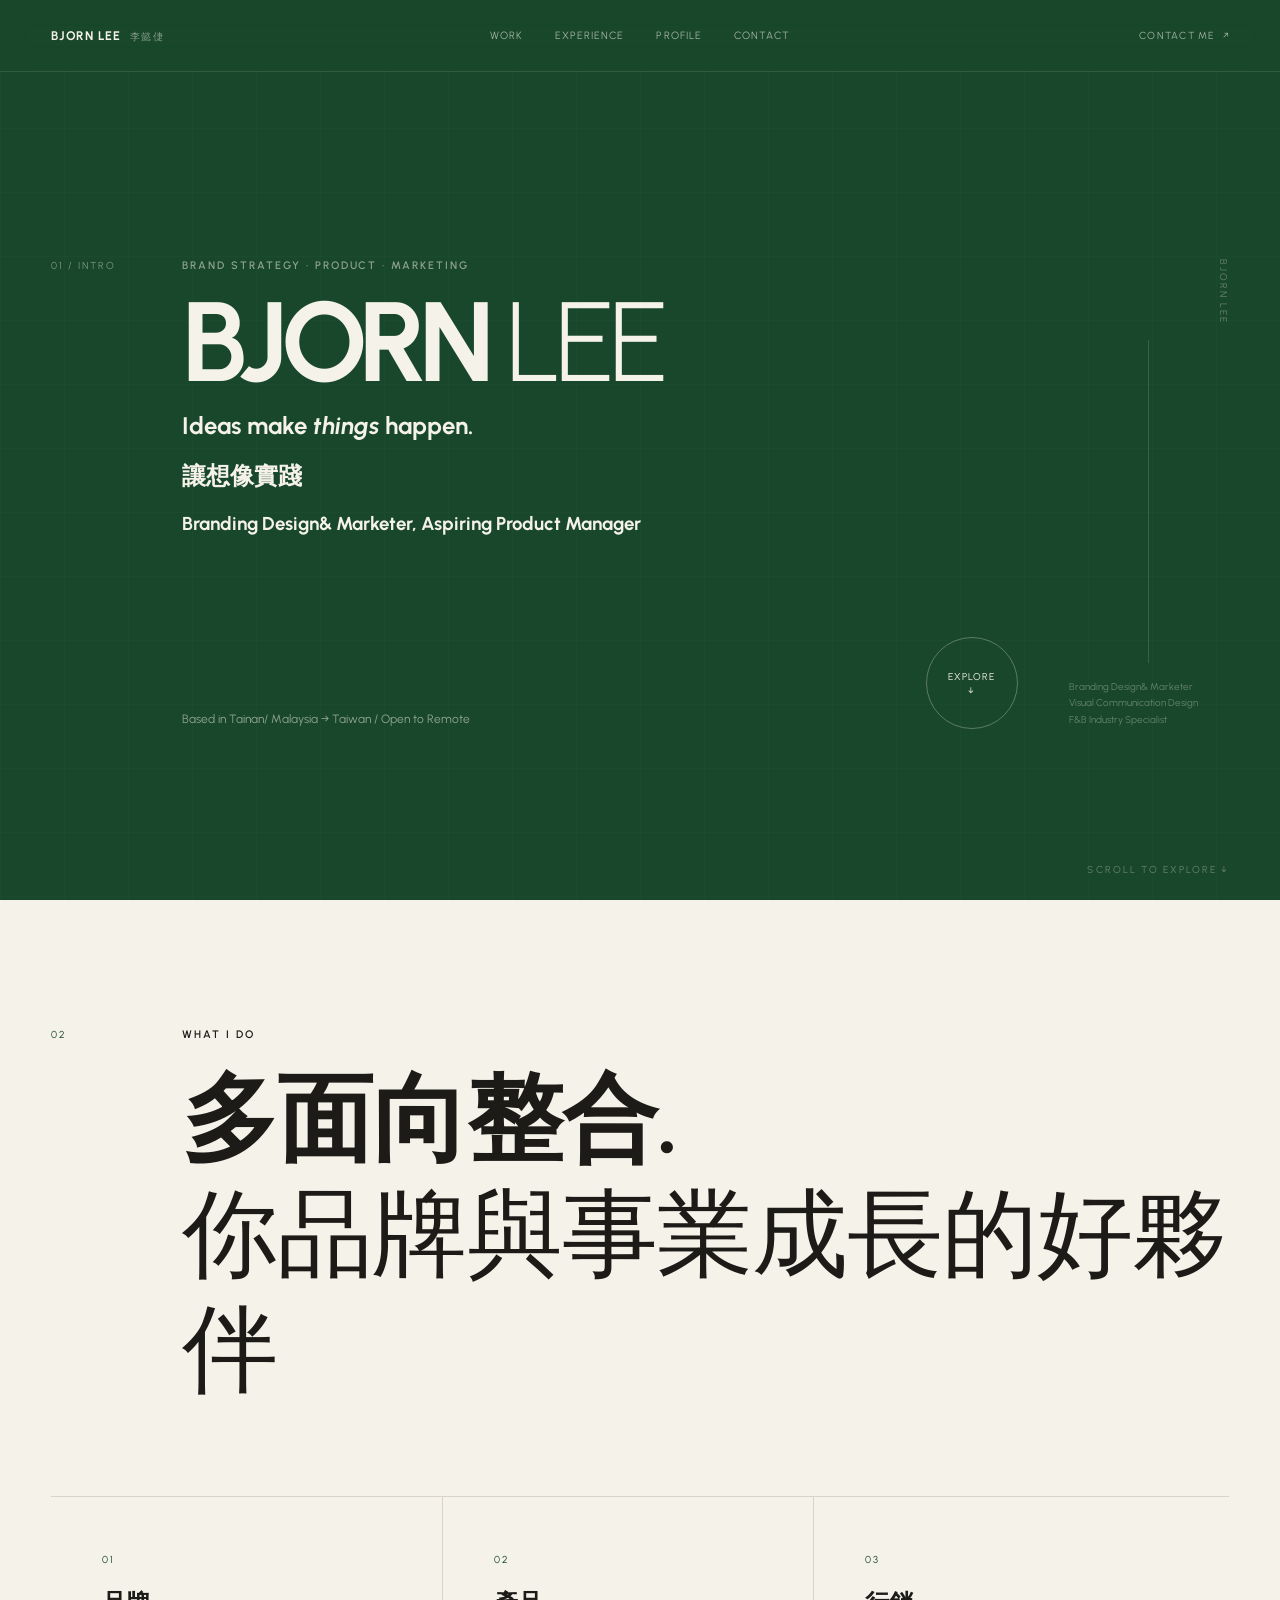
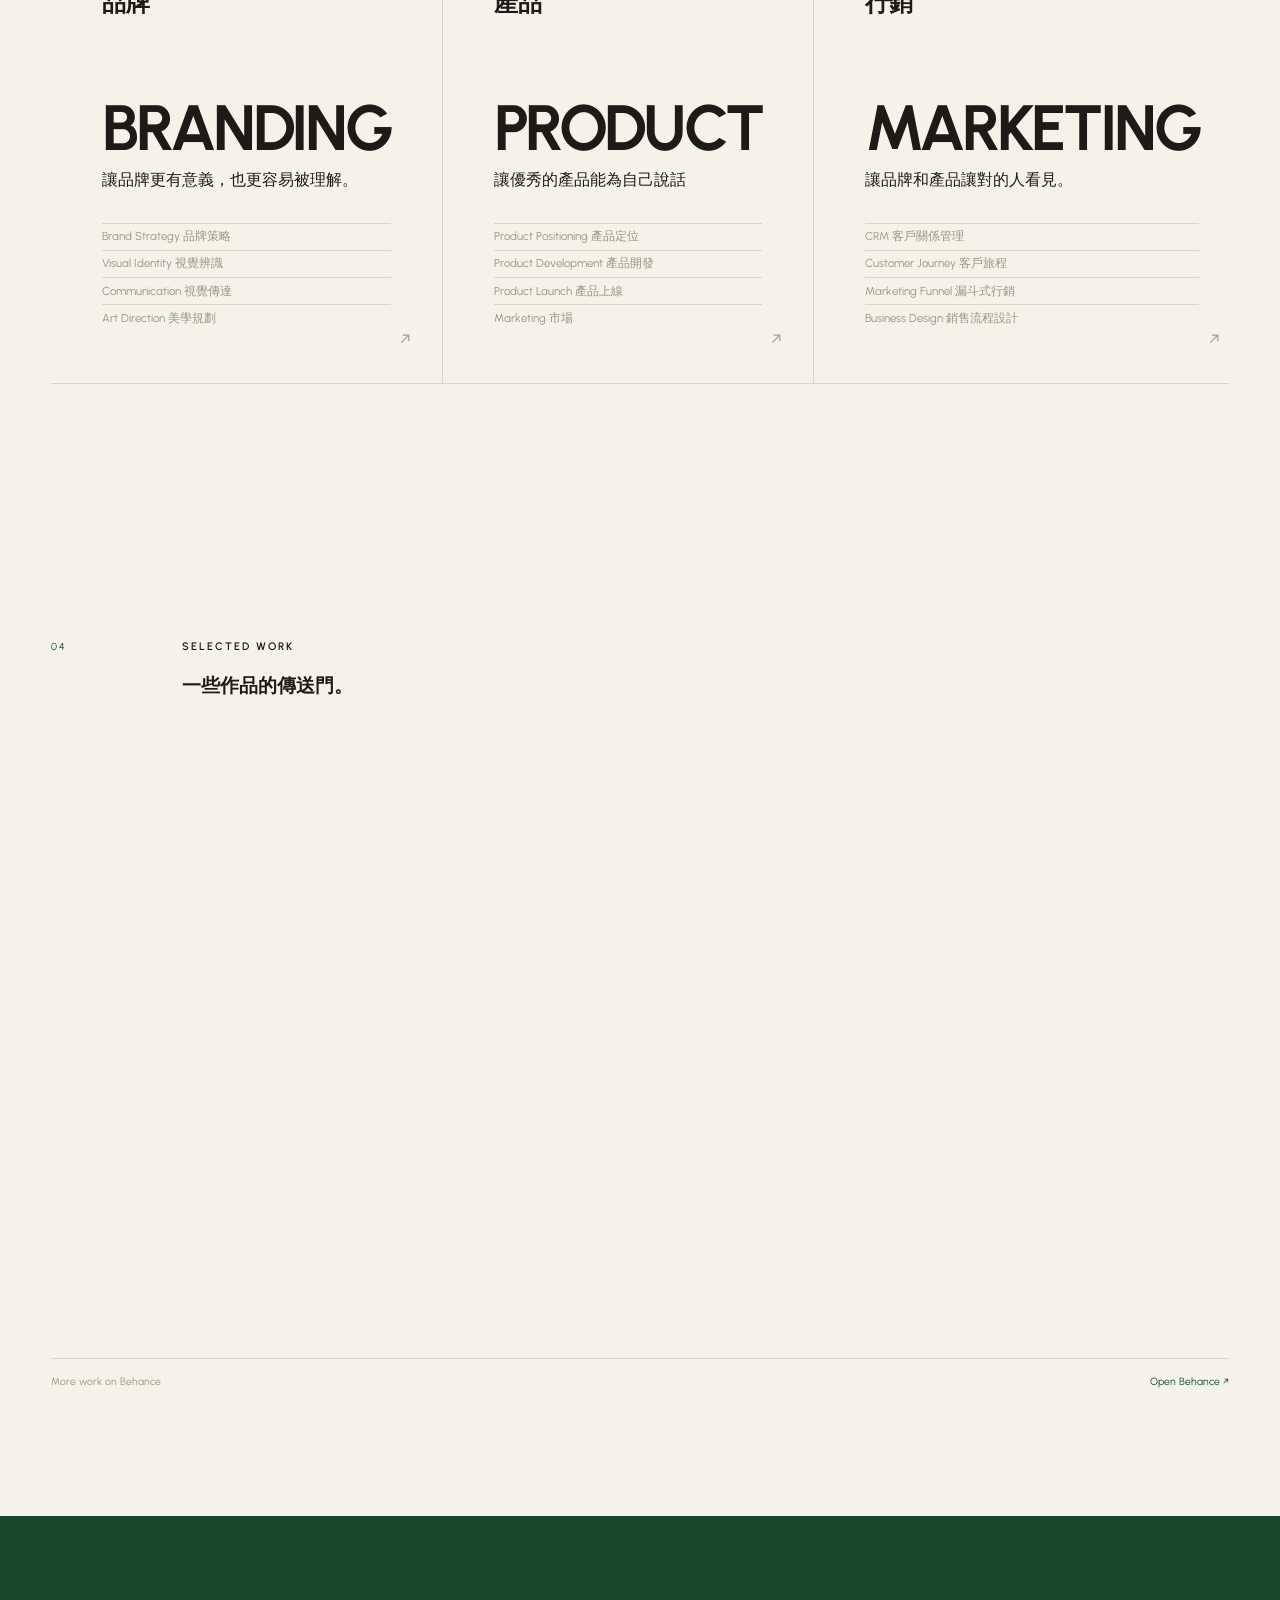
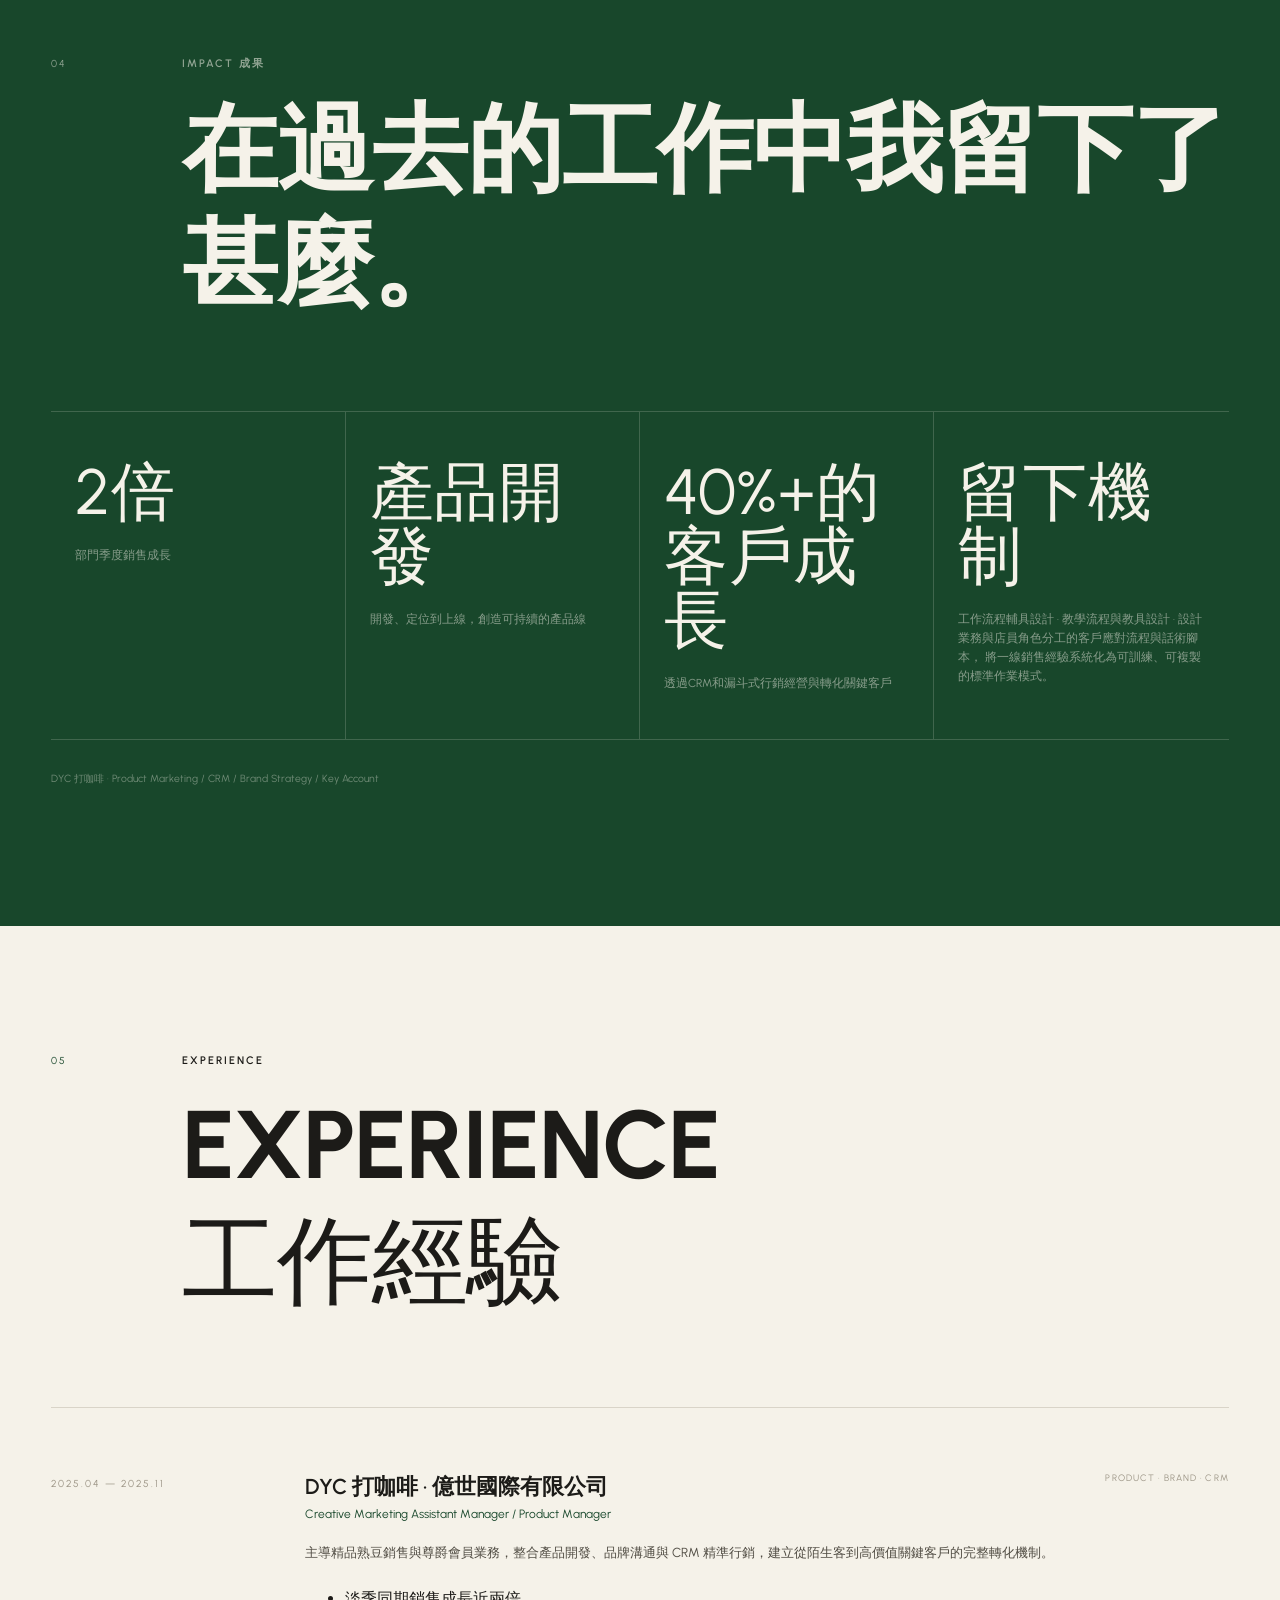
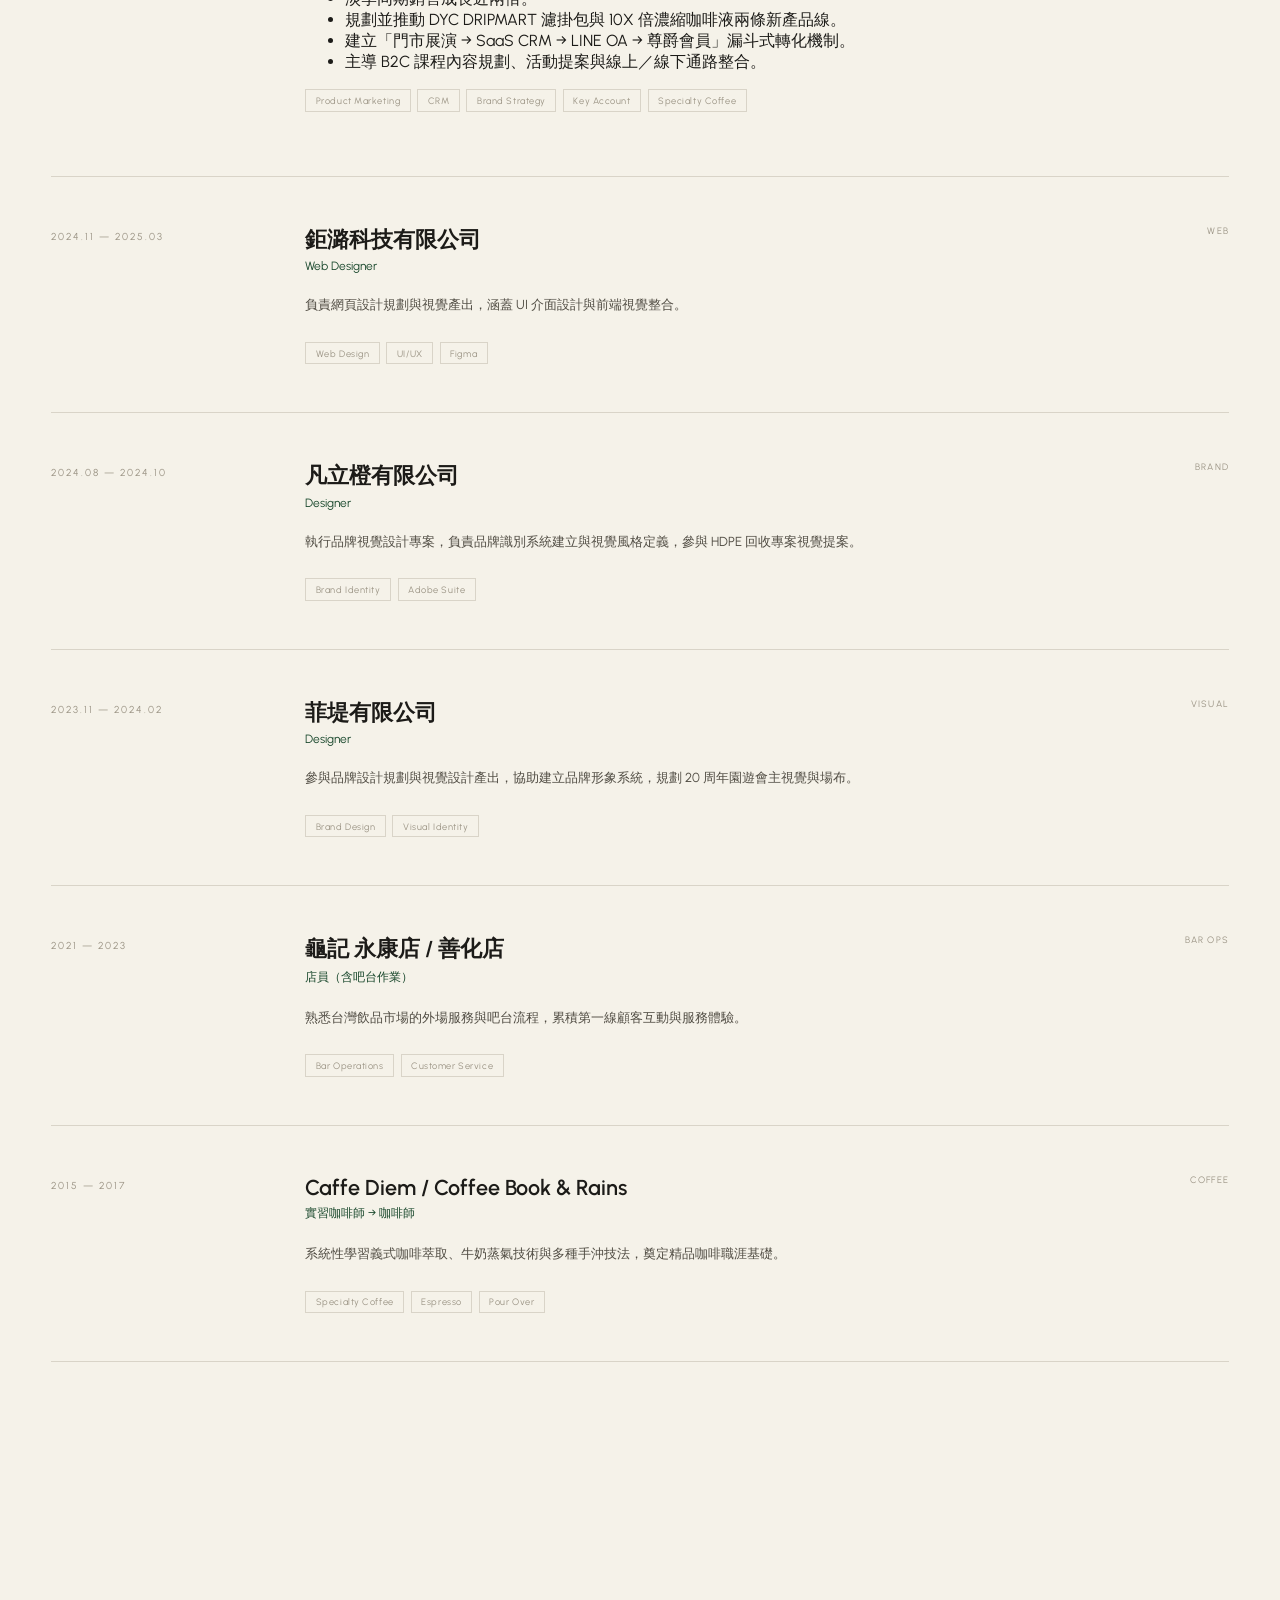
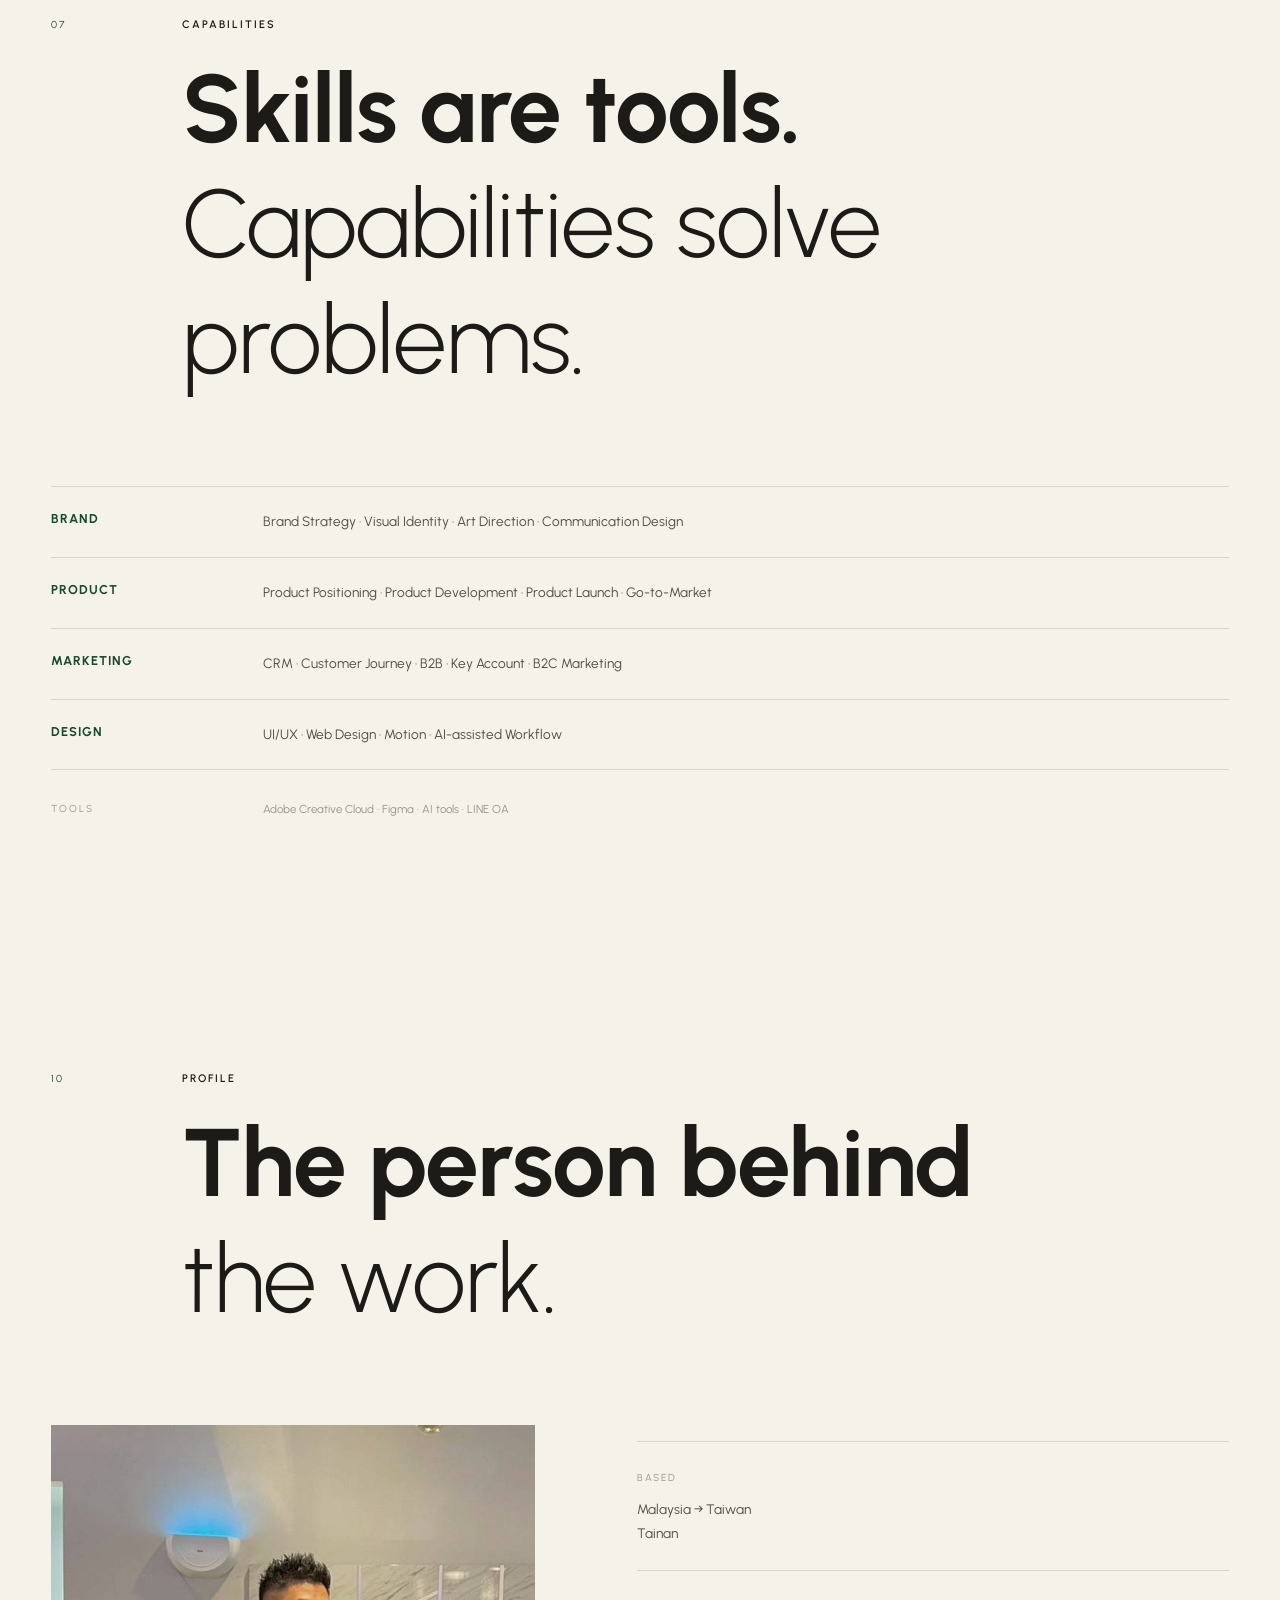
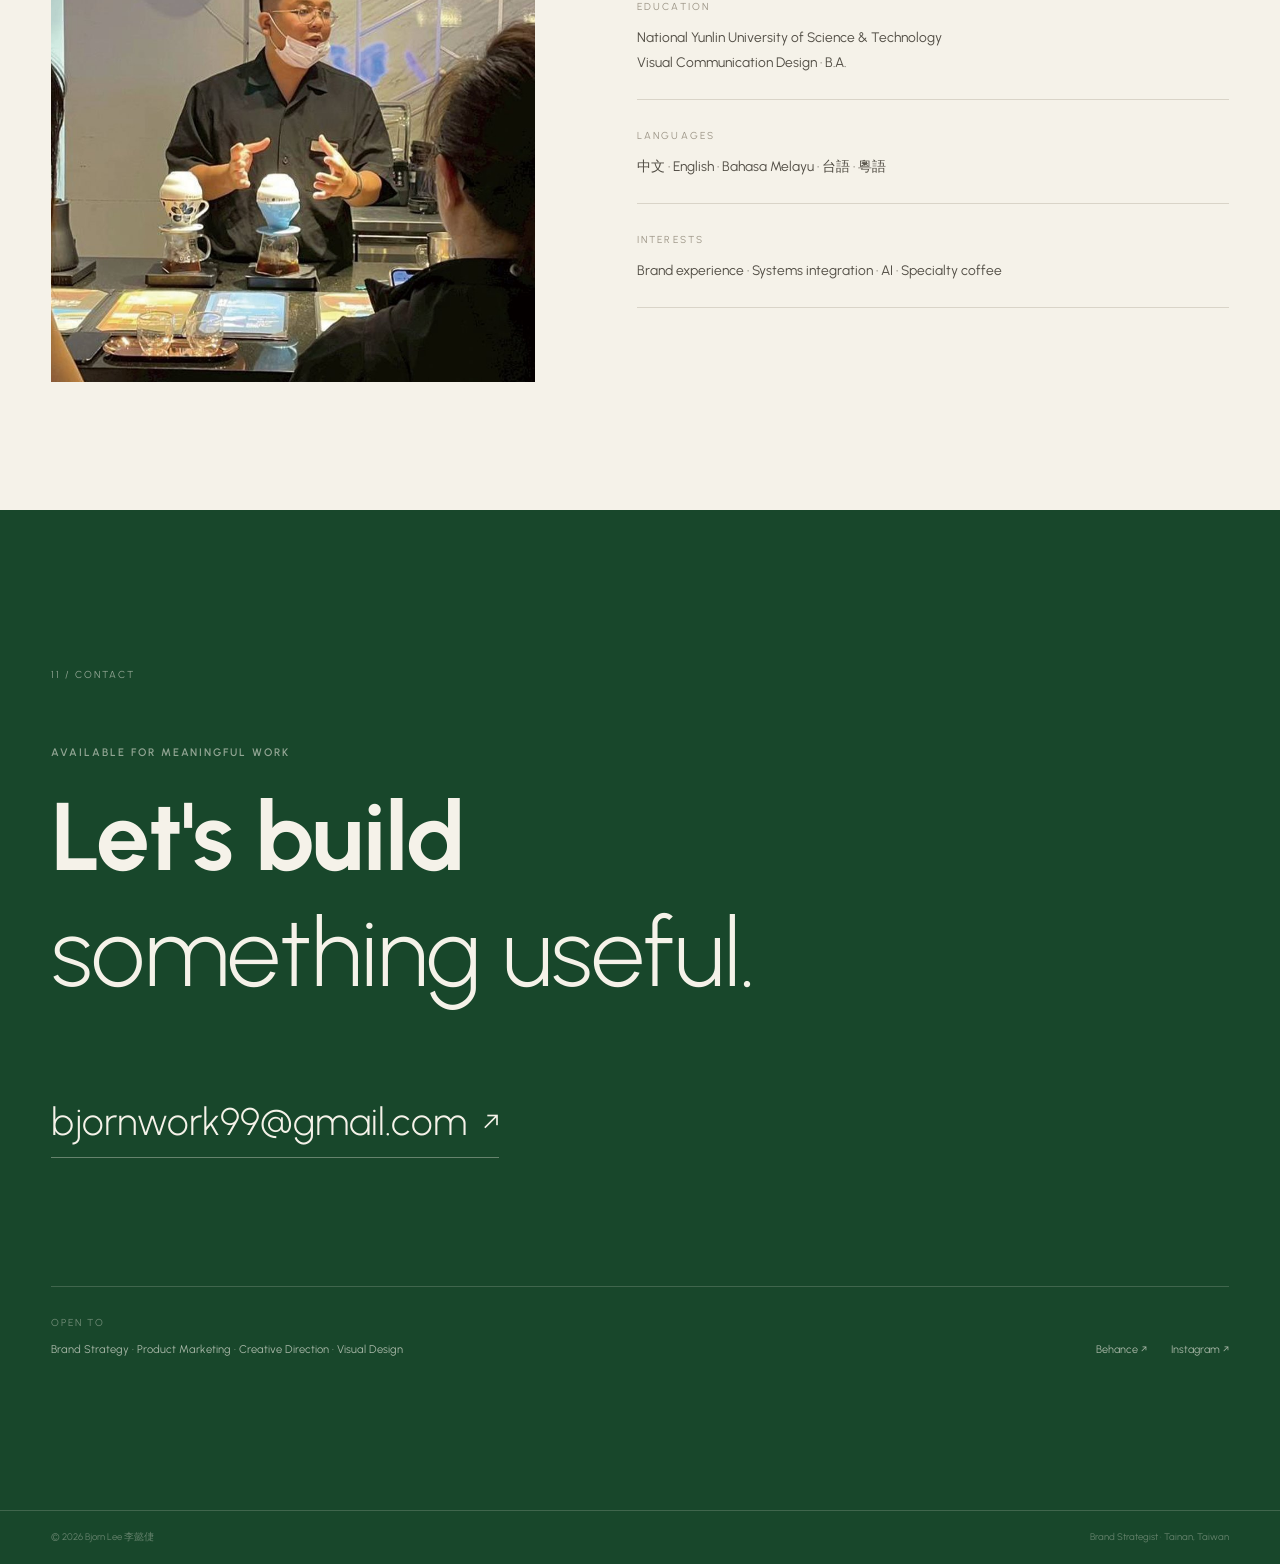
==== index.html @ 76c02c13 "Fix typo in customer growth description" ====
<!DOCTYPE html>
<html lang="zh-TW">
<head>
  <meta charset="UTF-8">
  <meta name="viewport" content="width=device-width, initial-scale=1.0">
  <meta name="theme-color" content="#18472b">
  <meta name="description" content="Bjorn Lee 李懿倢 — Branding Design& Marketer. Brand, Product, Marketing. Based in Tainan, open to remote.">
  <title>Bjorn Lee 李懿倢</title>
  <link rel="preconnect" href="https://fonts.googleapis.com">
  <link rel="preconnect" href="https://fonts.gstatic.com" crossorigin>
  <link href="https://fonts.googleapis.com/css2?family=Urbanist:wght@300;400;500;600;700;800&display=swap" rel="stylesheet">
  <link rel="stylesheet" href="style.css">
</head>

<body>
  <a class="skip-link" href="#main">Skip to content</a>

  <header class="site-header" id="site-header">
    <a class="brand-mark" href="#top" aria-label="Bjorn Lee home">
      <span>BJORN LEE</span>
      <small>李懿倢</small>
    </a>

    <nav class="main-nav" aria-label="Primary navigation">
      <a href="#work">Work</a>
      <a href="#experience">Experience</a>
      <a href="#profile">Profile</a>
      <a href="#contact">Contact</a>
    </nav>

    <a class="header-cta" href="mailto:bjornwork99@gmail.com">Contact Me <span>↗</span></a>
  </header>

  <main id="main">
    <!-- 01 HERO -->
    <section class="hero section-dark" id="top">
      <div class="hero-grid container">
        <div class="hero-index mono">01 / INTRO</div>

        <div class="hero-copy">
          <p class="eyebrow">Brand Strategy · Product · Marketing</p>
          <h1>BJORN <em>LEE</em></h1>
          <h2>Ideas make <em>things </em> happen.</h2>
          <h2>讓想像實踐</h2>
          <h3>Branding Design& Marketer, Aspiring Product Manager</h3>

          <div class="hero-bottom">
            <p class="hero-meta">Based in Tainan/ Malaysia → Taiwan / Open to Remote</p>
            <a class="circle-link" href="#what-i-do" aria-label="Explore my work">
              <span>Explore</span><span>↓</span>
            </a>
          </div>
        </div>

        <div class="hero-side">
          <span class="hero-side-label">BJORN LEE</span>
          <span class="hero-side-line"></span>
          <span class="hero-side-note">Branding Design& Marketer<br>Visual Communication Design<br>F&B Industry Specialist</span>
        </div>
      </div>
      <div class="hero-scroll mono">SCROLL TO EXPLORE <span>↓</span></div>
    </section>

    <!-- 02 WHAT I DO -->
    <section class="section section-what" id="what-i-do">
      <div class="container">
        <div class="section-intro">
          <span class="section-no mono">02</span>
          <div>
            <p class="eyebrow">What I Do  </p>
            <h2>多面向整合.<br><em> 你品牌與事業成長的好夥伴</em></h2>
          </div>
        </div>

        <div class="domain-expertise-grid">
          <article class="domain-expertise">
            <span class="cap-no mono">01</span>
            <h2>品牌</h2>
            <h3>BRANDING</h3>
            <p class="cap-lead">讓品牌更有意義，也更容易被理解。</p>
            <ul>
              <li>Brand Strategy 品牌策略</li>
              <li>Visual Identity 視覺辨識</li>
              <li>Communication 視覺傳達</li>
              <li>Art Direction 美學規劃</li>
            </ul>
            <span class="cap-arrow">↗</span>
          </article>

          <article class="domain-expertise">
            <span class="cap-no mono">02</span>
            <h2>產品</h2>
            <h3>PRODUCT</h3>
            <p class="cap-lead">讓優秀的產品能為自己說話</p>
            <ul>
              <li>Product Positioning 產品定位</li>
              <li>Product Development 產品開發</li>
              <li>Product Launch 產品上線</li>
              <li>Marketing 市場</li>
            </ul>
            <span class="cap-arrow">↗</span>
          </article>

          <article class="domain-expertise">
            <span class="cap-no mono">03</span>
            <h2>行銷</h2>
            <h3>MARKETING</h3>
            <p class="cap-lead">讓品牌和產品讓對的人看見。</p>
            <ul>
              <li>CRM 客戶關係管理</li>
              <li>Customer Journey 客戶旅程</li>
              <li>Marketing Funnel 漏斗式行銷</li>
              <li>Business Design 銷售流程設計</li>
            </ul>
            <span class="cap-arrow">↗</span>
          </article>
        </div>
      </div>
    </section>

    <!-- 03 SELECTED WORK -->
    <section class="section work-section" id="work">
      <div class="container">
        <div class="section-intro">
          <span class="section-no mono">04</span>
          <div>
            <p class="eyebrow">Selected work</p>
            <h3>一些作品的傳送門。</h3>
          </div>
        </div>

      <div class="work-window">
        <div class="work-scroll">
          <a class="work-card" href="https://www.behance.net/gallery/255490917/DRIPMART-BY-DYCCOFFEE" target="_blank" rel="noopener noreferrer">
               <img src="images/01.webp" alt="DRIPMART by DYC Coffee">
              <span class="visual-detail">01</span>
            <div class="work-overlay">
              <span class="mono">01 / PRODUCT PROJECT</span>
              <h3>PRODUCT & Visual Design</h3>
              <span class="view-case">View Case ↗</span>
            </div>
          </a>

          <a class="work-card" href="https://www.behance.net/gallery/255491611/10X-Espresso-Concentrate-(" target="_blank" rel="noopener noreferrer">
              <img src="images/02.webp" alt="10XEspresso Concentrate">
              <span class="visual-detail">02</span>
            <div class="work-overlay">
              <span class="mono">02 / PRODUCT DESIGN </span>
              <h3>Product & Campaign</h3>
              <span class="view-case">View Case ↗</span>
            </div>
          </a>

          <a class="work-card" href="https://www.behance.net/gallery/210243447/ECOCO-Group-HDPE-Relay-Recycle-Campaign" target="_blank" rel="noopener noreferrer">
              <img src="images/03.webp" alt="循環計畫">
              <span class="visual-detail">03</span>
            <div class="work-overlay">
              <span class="mono">03 / Campaign Project</span>
              <h3>Campaign Identity & Website UI</h3>
              <span class="view-case">View Case ↗</span>
            </div>
          </a>

          <a class="work-card" href="https://www.behance.net/gallery/210256025/UI-Formosa-Biomedical-APP-UI-Design-featured" target="_blank" rel="noopener noreferrer">
              <img src="images/04.webp" alt="台塑生醫UI">
              <span class="visual-detail">04</span>
            <div class="work-overlay">
              <span class="mono">04 / UI Design</span>
              <h3>UI</h3>
              <span class="view-case">View Case ↗</span>
            </div>
          </a>
        </div>
      
        <div class="work-footer">
          <span>More work on Behance</span>
          <a href="https://www.behance.net/arhhjie100dcfc/" target="_blank" rel="noopener noreferrer">Open Behance ↗</a>
        </div>
      </div>
    </section>

    <!-- 04 IMPACT -->
    <section class="section impact section-dark" id="impact">
      <div class="container">
        <div class="section-intro section-intro-light">
          <span class="section-no mono">04</span>
          <div>
            <p class="eyebrow">Impact 成果</p>
            <h2>在過去的工作中我留下了甚麼。</em></h2>
          </div>
        </div>

        <div class="impact-grid">
          <div class="impact-item"><strong>2倍</strong><span>部門季度銷售成長</span></div>
          <div class="impact-item"><strong>產品開發</strong><span>開發、定位到上線，創造可持續的產品線</span></div>
          <div class="impact-item"><strong>40%+的客戶成長</strong><span>透過CRM和漏斗式行銷經營與轉化關鍵客戶</span></div>
          <div class="impact-item"><strong>留下機制</strong><span>工作流程輔具設計 · 教學流程與教具設計 · 設計業務與店員角色分工的客戶應對流程與話術腳本，
將一線銷售經驗系統化為可訓練、可複製的標準作業模式。</span></div>
        </div>

        <p class="impact-note">DYC 打咖啡 · Product Marketing / CRM / Brand Strategy / Key Account</p>
      </div>
    </section>

    <!-- 05 EXPERIENCE -->
    <section class="section experience-section" id="experience">
      <div class="container">
        <div class="section-intro">
          <span class="section-no mono">05</span>
          <div>
            <p class="eyebrow">Experience</p>
            <h2>EXPERIENCE<br><em>工作經驗</em></h2>
          </div>
        </div>

        <div class="experience-list">
          <article class="experience-row featured">
            <div class="exp-date mono">2025.04 — 2025.11</div>
            <div class="exp-main">
              <div class="exp-heading">
                <div>
                  <h3>DYC 打咖啡 · 億世國際有限公司</h3>
                  <p>Creative Marketing Assistant Manager / Product Manager</p>
                </div>
                <span class="exp-type">PRODUCT · BRAND · CRM</span>
              </div>
              <p>主導精品熟豆銷售與尊爵會員業務，整合產品開發、品牌溝通與 CRM 精準行銷，建立從陌生客到高價值關鍵客戶的完整轉化機制。</p>
              <ul>
                <li>淡季同期銷售成長近兩倍。</li>
                <li>規劃並推動 DYC DRIPMART 濾掛包與 10X 倍濃縮咖啡液兩條新產品線。</li>
                <li>建立「門市展演 → SaaS CRM → LINE OA → 尊爵會員」漏斗式轉化機制。</li>
                <li>主導 B2C 課程內容規劃、活動提案與線上／線下通路整合。</li>
              </ul>
              <div class="tags"><span>Product Marketing</span><span>CRM</span><span>Brand Strategy</span><span>Key Account</span><span>Specialty Coffee</span></div>
            </div>
          </article>

          <article class="experience-row">
            <div class="exp-date mono">2024.11 — 2025.03</div>
            <div class="exp-main">
              <div class="exp-heading"><div><h3>鉅潞科技有限公司</h3><p>Web Designer</p></div><span class="exp-type">WEB</span></div>
              <p>負責網頁設計規劃與視覺產出，涵蓋 UI 介面設計與前端視覺整合。</p>
              <div class="tags"><span>Web Design</span><span>UI/UX</span><span>Figma</span></div>
            </div>
          </article>

          <article class="experience-row">
            <div class="exp-date mono">2024.08 — 2024.10</div>
            <div class="exp-main">
              <div class="exp-heading"><div><h3>凡立橙有限公司</h3><p>Designer</p></div><span class="exp-type">BRAND</span></div>
              <p>執行品牌視覺設計專案，負責品牌識別系統建立與視覺風格定義，參與 HDPE 回收專案視覺提案。</p>
              <div class="tags"><span>Brand Identity</span><span>Adobe Suite</span></div>
            </div>
          </article>

          <article class="experience-row">
            <div class="exp-date mono">2023.11 — 2024.02</div>
            <div class="exp-main">
              <div class="exp-heading"><div><h3>菲堤有限公司</h3><p>Designer</p></div><span class="exp-type">VISUAL</span></div>
              <p>參與品牌設計規劃與視覺設計產出，協助建立品牌形象系統，規劃 20 周年園遊會主視覺與場布。</p>
              <div class="tags"><span>Brand Design</span><span>Visual Identity</span></div>
            </div>
          </article>

          <article class="experience-row">
            <div class="exp-date mono">2021 — 2023</div>
            <div class="exp-main">
              <div class="exp-heading"><div><h3>龜記 永康店 / 善化店</h3><p>店員（含吧台作業）</p></div><span class="exp-type">BAR OPS</span></div>
              <p>熟悉台灣飲品市場的外場服務與吧台流程，累積第一線顧客互動與服務體驗。</p>
              <div class="tags"><span>Bar Operations</span><span>Customer Service</span></div>
            </div>
          </article>

          <article class="experience-row">
            <div class="exp-date mono">2015 — 2017</div>
            <div class="exp-main">
              <div class="exp-heading"><div><h3>Caffe Diem / Coffee Book & Rains</h3><p>實習咖啡師 → 咖啡師</p></div><span class="exp-type">COFFEE</span></div>
              <p>系統性學習義式咖啡萃取、牛奶蒸氣技術與多種手沖技法，奠定精品咖啡職涯基礎。</p>
              <div class="tags"><span>Specialty Coffee</span><span>Espresso</span><span>Pour Over</span></div>
            </div>
          </article>
        </div>
      </div>
    </section>

    <!-- 06 DOMAIN EXPERTISE -->
    <section class="section domain-expertise-section" id="Domain Expertise">
      <div class="container">
        <div class="section-intro">
          <span class="section-no mono">07</span>
          <div>
            <p class="eyebrow">Capabilities</p>
            <h2>Skills are tools.<br><em>Capabilities solve problems.</em></h2>
          </div>
        </div>

        <div class="domain-expertise-list">
          <div class="domain-expertise-line">
            <span class="domain-expertise-title">Brand</span>
            <p>Brand Strategy · Visual Identity · Art Direction · Communication Design</p>
          </div>
          <div class="domain-expertise-line">
            <span class="domain-expertise-title">Product</span>
            <p>Product Positioning · Product Development · Product Launch · Go-to-Market</p>
          </div>
          <div class="domain-expertise-line">
            <span class="domain-expertise-title">Marketing</span>
            <p>CRM · Customer Journey · B2B · Key Account · B2C Marketing</p>
          </div>
          <div class="domain-expertise-line">
            <span class="domain-expertise-title">Design</span>
            <p>UI/UX · Web Design · Motion · AI-assisted Workflow</p>
          </div>
        </div>

        <div class="tools-row">
          <span class="mono">TOOLS</span>
          <p>Adobe Creative Cloud · Figma · AI tools · LINE OA</p>
        </div>
      </div>
    </section>

    <!-- 07 PROFILE -->
    <section class="section profile-section" id="profile">
      <div class="container">
        <div class="section-intro">
          <span class="section-no mono">10</span>
          <div>
            <p class="eyebrow">Profile</p>
            <h2>The person behind<br><em>the work.</em></h2>
          </div>
        </div>

        <div class="profile-grid">
          <div class="profile-photo-wrap">
            <img src="assets/images/profile.jpg" alt="Bjorn Lee" class="profile-photo" onerror="this.style.display='none'; this.nextElementSibling.style.display='grid';">
            <div class="profile-placeholder" aria-hidden="true"><span>BJORN<br>LEE</span></div>
          </div>

          <div class="profile-details">
            <div class="profile-block">
              <span class="mono">BASED</span>
              <p>Malaysia → Taiwan<br>Tainan</p>
            </div>
            <div class="profile-block">
              <span class="mono">EDUCATION</span>
              <p>National Yunlin University of Science & Technology<br>Visual Communication Design · B.A.</p>
            </div>
            <div class="profile-block">
              <span class="mono">LANGUAGES</span>
              <p>中文 · English · Bahasa Melayu · 台語 · 粵語</p>
            </div>
            <div class="profile-block">
              <span class="mono">INTERESTS</span>
              <p>Brand experience · Systems integration · AI · Specialty coffee</p>
            </div>
          </div>
        </div>
      </div>
    </section>

    <!-- 08 CONTACT -->
    <section class="contact section-dark" id="contact">
      <div class="container">
        <span class="section-no mono">11 / CONTACT</span>
        <div class="contact-main">
          <p class="eyebrow">Available for meaningful work</p>
          <h2>Let's build<br><em>something useful.</em></h2>
          <a class="contact-email" href="mailto:bjornwork99@gmail.com">bjornwork99@gmail.com <span>↗</span></a>
        </div>

        <div class="contact-bottom">
          <div>
            <span class="mono">OPEN TO</span>
            <p>Brand Strategy · Product Marketing · Creative Direction · Visual Design</p>
          </div>
          <div class="contact-links">
            <a href="https://www.behance.net/arhhjie100dcfc" target="_blank" rel="noopener noreferrer">Behance ↗</a>
            <a href="https://www.instagram.com/arhh_jie/" target="_blank" rel="noopener noreferrer">Instagram ↗</a>
          </div>
        </div>
      </div>
    </section>
  </main>

  <footer class="site-footer section-dark">
    <div class="container">
      <span>© <span id="year"></span> Bjorn Lee 李懿倢</span>
      <span>Brand Strategist · Tainan, Taiwan</span>
    </div>
  </footer>

  <script src="script.js"></script>
</body>
</html>
---- style.css ----
/* BJORN LEE — Personal Brand Website / V1 */

:root {
  --g: #18472b;
  --g2: #1f5534;
  --g3: #2a6940;
  --cream: #f5f2e9;
  --cream2: #ede9dc;
  --cream3: #e4dfd0;
  --stone: #9b9485;
  --ink: #1c1b18;
  --paper: #f5f2e9;
  --white: #fffdf8;
  --line: #d9d4c8;
  --dark-line: rgba(245,242,233,.18);
  --max: 1440px;
  --pad: clamp(1.25rem, 4vw, 4.5rem);
  --ease: cubic-bezier(.22, 1, .36, 1);
}

*,
*::before,
*::after { box-sizing: border-box; }

html {
  scroll-behavior: smooth;
  scroll-padding-top: 80px;
  -webkit-text-size-adjust: 100%;
}

body {
  margin: 0;
  background: var(--paper);
  color: var(--ink);
  font-family: "Urbanist", "未來螢黑 TC", "Noto Sans TC", sans-serif;
  font-weight: 400;
  overflow-x: hidden;
}

body,
button,
a { -webkit-font-smoothing: antialiased; }

a { color: inherit; text-decoration: none; }
button { font: inherit; }
img { max-: 100%; display: block; }

.zh,
p,
h1,h2,h3,h4 { font-family: "Urbanist", "未來螢黑 TC", "Noto Sans TC", sans-serif; }

.container {
  width: min(100%, var(--max));
  margin-inline: auto;
  padding-inline: var(--pad);
}

.mono {
  font-family: "Urbanist", monospace;
  font-size: .63rem;
  letter-spacing: .20em;
  text-transform: uppercase;
}

.eyebrow {
  margin: 0 0 1.25rem;
  font-size: .68rem;
  font-weight: 600;
  letter-spacing: .18em;
  text-transform: uppercase;
}

.section-no {
  display: inline-block;
  min-width: 5rem;
  color: var(--g);
}

.section-dark {
  background: var(--g);
  color: var(--cream);
}

.section {
  padding-block: clamp(5rem, 10vw, 10rem);
}

.section-intro {
  display: grid;
  grid-template-columns: 5rem 1fr;
  gap: clamp(1rem, 4vw, 4rem);
  margin-bottom: clamp(3rem, 7vw, 7rem);
}

.section-intro h2,
.statement h2,
.contact h2 {
  max-width: 1050px;
  margin: 0;
  font-size: clamp(3rem, 7.5vw, 7.8rem);
  line-height: 1.2;
  letter-spacing: -.011em;
  font-weight: 700;
}

.section-intro h2 em,
.statement h2 em,
.contact h2 em {
  font-style: normal;
  font-weight: 300;
}

.section-intro-light .section-no,
.section-dark .section-no { color: rgba(245,242,233,.55); }

.section-intro-light .eyebrow,
.section-dark .eyebrow { color: rgba(245,242,233,.55); }

.skip-link {
  position: fixed;
  top: 1rem;
  left: 1rem;
  z-index: 999;
  padding: .7rem 1rem;
  background: var(--cream);
  color: var(--g);
  transform: translateY(-150%);
}
.skip-link:focus { transform: none; }

/* Header */
.site-header {
  position: fixed;
  z-index: 100;
  top: 0;
  left: 0;
  right: 0;
  display: grid;
  grid-template-columns: 1fr auto 1fr;
  align-items: center;
  min-height: 72px;
  padding: 0 var(--pad);
  color: var(--cream);
  background: rgba(24,71,43,.96);
  border-bottom: 1px solid rgba(245,242,233,.12);
  backdrop-filter: blur(14px);
  transition: transform .45s var(--ease), background .3s ease;
}

.brand-mark {
  display: flex;
  align-items: baseline;
  gap: .55rem;
  font-size: .78rem;
  font-weight: 700;
  letter-spacing: .06em;
}
.brand-mark small {
  font-family: "未來螢黑 TC", "Noto Sans TC", sans-serif;
  font-size: .62rem;
  font-weight: 300;
  opacity: .5;
  letter-spacing: .15em;
}

.main-nav {
  display: flex;
  gap: clamp(1rem, 2.5vw, 2.5rem);
  font-size: .66rem;
  letter-spacing: .1em;
  text-transform: uppercase;
}
.main-nav a,
.header-cta { opacity: .62; transition: opacity .25s ease; }
.main-nav a:hover,
.header-cta:hover { opacity: 1; }

.header-cta {
  justify-self: end;
  font-size: .64rem;
  letter-spacing: .12em;
  text-transform: uppercase;
}
.header-cta span { margin-left: .3rem; }

/* Hero */
.hero {
  min-height: 100svh;
  position: relative;
  display: flex;
  align-items: center;
  padding-top: 72px;
  overflow: hidden;
}
.hero::before {
  content: "";
  position: absolute;
  inset: 0;
  opacity: .55;
  background-image:
    linear-gradient(rgba(245,242,233,.035) 1px, transparent 1px),
    linear-gradient(90deg, rgba(245,242,233,.035) 1px, transparent 1px);
  background-size: 64px 64px;
  pointer-events: none;
}
.hero-grid {
  position: relative;
  display: grid;
  grid-template-columns: 5rem 1fr 10rem;
  gap: clamp(1rem, 4vw, 4rem);
  align-items: end;
  padding-block: 8rem 7rem;
}
.hero-index { align-self: start; color: rgba(245,242,233,.45); }
.hero-copy { max-width: 1050px; }
.hero-copy .eyebrow { color: rgba(245,242,233,.52); }
.hero-copy h1 {
  margin: 0;
  font-size: clamp(3.5rem, 8.8vw, 9rem);
  line-height: .88;
  letter-spacing: -.065em;
  font-weight: 700;
}
.hero-copy h1 em {
  font-style: normal;
  font-weight: 300;
}
.hero-bottom {
  display: flex;
  justify-content: space-between;
  align-items: end;
  gap: 2rem;
  margin-top: clamp(3rem, 8vw, 7rem);
}
.hero-meta {
  margin: 0;
  max-width: 500px;
  color: rgba(245,242,233,.55);
  font-size: .75rem;
  line-height: 1.7;
}
.circle-link {
  width: 92px;
  height: 92px;
  flex: 0 0 auto;
  display: flex;
  flex-direction: column;
  justify-content: center;
  align-items: center;
  gap: .2rem;
  border: 1px solid rgba(245,242,233,.3);
  border-radius: 50%;
  font-size: .62rem;
  text-transform: uppercase;
  letter-spacing: .1em;
  transition: background .35s var(--ease), color .35s var(--ease), transform .35s var(--ease);
}
.circle-link:hover {
  background: var(--cream);
  color: var(--g);
  transform: rotate(-8deg);
}
.hero-side {
  align-self: stretch;
  display: flex;
  flex-direction: column;
  justify-content: space-between;
  color: rgba(245,242,233,.35);
}
.hero-side-label { writing-mode: vertical-rl; font-size: .62rem; letter-spacing: .2em; }
.hero-side-line { width: 1px; flex: 1; background: rgba(245,242,233,.15); margin: 1rem auto; }
.hero-side-note { font-size: .62rem; line-height: 1.7; }
.hero-scroll {
  position: absolute;
  right: var(--pad);
  bottom: 1.5rem;
  color: rgba(245,242,233,.35);
}

/* What I do */
.domain-expertise-grid {
  display: grid;
  grid-template-columns: repeat(3, 1fr);
  border-top: 1px solid var(--line);
  border-bottom: 1px solid var(--line);
}
.domain-expertise {
  position: relative;
  min-height: 420px;
  padding: clamp(1.5rem, 4vw, 3.5rem);
  border-right: 1px solid var(--line);
  transition: background .4s var(--ease), color .4s var(--ease);
}
.domain-expertise:last-child { border-right: 0; }
.domain-expertise:hover { background: var(--g); color: var(--cream); }
.cap-no { color: var(--g); }
.domain-expertise:hover .cap-no { color: rgba(245,242,233,.45); }
.domain-expertise h3 {
  margin: 5rem 0 .8rem;
  font-size: clamp(2.3rem, 5vw, 5rem);
  line-height: .9;
  letter-spacing: -.05em;
}
.cap-lead { font-size: 1rem; margin: 0 0 2rem; }
.domain-expertise ul { margin: 0; padding: 0; list-style: none; }
.domain-expertise li {
  padding-block: .35rem;
  color: var(--stone);
  font-size: .72rem;
  border-top: 1px solid var(--line);
}
.domain-expertise:hover li { color: rgba(245,242,233,.58); border-color: rgba(245,242,233,.16); }
.cap-arrow {
  position: absolute;
  right: 2rem;
  bottom: 2rem;
  font-size: 1.2rem;
  opacity: .35;
}

/* Statement */
.statement { padding-block: clamp(6rem, 13vw, 13rem); }
.statement-grid {
  display: grid;
  grid-template-columns: 5rem 1fr;
  gap: clamp(1rem, 4vw, 4rem);
}
.statement-body {
  max-width: 680px;
  margin: 5rem 0 0;
  color: rgba(245,242,233,.62);
  font-size: clamp(1rem, 1.6vw, 1.35rem);
  line-height: 1.8;
}

/* Work */
/* =========================
   WORK — HORIZONTAL RAIL
   ========================= */
.work-window {
  width: 100vw
    margin-left: calc(50%-50vw)
  overflow: hidden;
}

.work-scroll {
  position: relative;
  display: flex;
  flex-direction: row;
  flex-wrap: nowrap;
  gap: clamp(1rem, 2vw, 2rem);
  /* 從 container 左側延伸到 viewport 右側 */
  width: max-content;
  max-width: none;
  overflow-y: hidden;
  padding: .75rem calc(var(--pad) * 0.5) 2rem;
  scrollbar-width: none;
  -ms-overflow-style: none;
  cursor: grab;
  user-select: none;
  -webkit-user-select: none;
}
.work-scroll::-webkit-scrollbar {
  display: none;
}
.work-scroll.is-dragging {
  cursor: grabbing;
}
/* =========================
   CARD
   ========================= */

.work-card {
  position: relative;
  flex: 0 0 clamp(260px, 30vw, 380px);
  width: clamp(260px, 30vw, 380px);
  aspect-ratio: 4 / 5;
  display: block;
  overflow: hidden;
  isolation: isolate;
  text-decoration: none;
  border-radius: 8px;
  transition:
    transform .4s var(--ease),
    box-shadow .4s var(--ease);
}  
/* =========================
   IMAGE
   ========================= */
.work-card img {
  width: 100%;
  height: 100%;
  display: block;
  object-fit: cover;
  border-radius: 8px;
  transition: transform .6s var(--ease);
}
/* =========================
   IMAGE HOVER
   ========================= */
.work-card:hover img {
  transform: scale(1.3);
}
/* =========================
   CARD HOVER
   ========================= */
.work-card:hover {
  transform: translateY(-10px);
  box-shadow: 0 10px 20px rgba(0, 0, 0, 0.15);
}
/* =========================
   VISUAL OVERLAY EFFECT
   ========================= */
.work-card::after {
  content: "";
  position: absolute;
  inset: 0;
  z-index: 1;
  background:
    radial-gradient(
      circle at 70% 30%,
      rgba(245,242,233,.16),
      transparent 32%
    ),
    linear-gradient(
      135deg,
      transparent 0 48%,
      rgba(245,242,233,.06) 48% 49%,
      transparent 49%
    );
  transition:
    transform .7s var(--ease);
  pointer-events: none;
}
.work-card:hover::after {
  transform: translateY(-10px);
  box-shadow: 0 10px 20px rgba(0, 0, 0, 0.15);
}
/* =========================
   LARGE CATEGORY WORD
   ========================= */
.visual-word {
  position: absolute;
  z-index: 2;
  top: 50%;
  left: 50%;
  transform: translate(-50%, -50%);
  font-size: clamp(3rem, 9vw, 9rem);
  font-weight: 700;
  line-height: .8;
  letter-spacing: -.07em;
  color: #fff;
  pointer-events: none;
}
/* =========================
   CARD NUMBER
   ========================= */
.visual-detail {
  position: absolute;
  z-index: 3;
  top: 2rem;
  right: 2rem;
  font-size: .65rem;
  letter-spacing: .15em;
  color: #fff;
  opacity: .5;
  pointer-events: none;
}
/* =========================
   TITLE OVER IMAGE
   ========================= */
.work-overlay {
  position: absolute;
  inset: 0;
  z-index: 2;
  display: flex;
  flex-direction: column;
  justify-content: flex-end;
  padding: clamp(1.25rem, 2vw, 2rem);
  color: #fff;
  background:
    linear-gradient(
      to top,
      rgba(0,0,0,.72),
      rgba(0,0,0,0) 65%
    );
  pointer-events: none;
}
.work-overlay .mono {
  font-size: .62rem;
  letter-spacing: .08em;
  opacity: .8;
}
.work-overlay h3 {
  margin: .4rem 0 .75rem;
  color: #fff;
  font-size: clamp(1.35rem, 2vw, 2rem);
  font-weight: 700;
  line-height: 1.05;
}
.view-case {
  color: #fff;
  font-size: .62rem;
  letter-spacing: .08em;
  text-transform: uppercase;
  opacity: .9;
}
/* =========================
   FOOTER
   ========================= */
.work-footer {
  display: flex;
  justify-content: space-between;
  margin-top: 2rem;
  padding-top: 1rem;
  border-top: 1px solid var(--line);
  color: var(--stone);
  font-size: .65rem;
}
.work-footer a {
  color: var(--g);
}

/* Impact */
.impact { padding-block: clamp(6rem, 11vw, 11rem); }
.impact-grid {
  display: grid;
  grid-template-columns: repeat(4, 1fr);
  border-top: 1px solid var(--dark-line);
  border-bottom: 1px solid var(--dark-line);
}
.impact-item {
  padding: 3rem 1.5rem;
  border-right: 1px solid var(--dark-line);
}
.impact-item:last-child { border-right: 0; }
.impact-item strong {
  display: block;
  margin-bottom: 1.25rem;
  font-size: clamp(2rem, 6vw, 4rem);
  line-height: 1;
  letter-spacing: .01em;
  font-weight: 400;
}
.impact-item span { color: rgba(245,242,233,.5); font-size: .72rem; }
.impact-note { margin: 2rem 0 0; color: rgba(245,242,233,.4); font-size: .65rem; }

/* Experience */
.experience-list { border-top: 1px solid var(--line); }
.experience-row {
  display: grid;
  grid-template-columns: 190px 1fr;
  gap: clamp(1.5rem, 5vw, 6rem);
  padding: 3rem 0;
  border-bottom: 1px solid var(--line);
}
.experience-row.featured { padding-block: 4rem; }
.exp-date { color: var(--stone); padding-top: .3rem; }
.exp-heading {
  display: flex;
  justify-content: space-between;
  gap: 2rem;
  margin-bottom: 1.25rem;
}
.exp-heading h3 { margin: 0 0 .35rem; font-size: 1.35rem; font-weight: 600; }
.exp-heading p { margin: 0; color: var(--g); font-size: .75rem; }
.exp-type { color: var(--stone); font-size: .58rem; letter-spacing: .12em; }
.exp-main > p {
  max-width: 780px;
  margin: 0 0 1.5rem;
  color: #514d44;
  font-size: .82rem;
  line-height: 1.85;
}
.exp-points {
  max-width: 820px;
  margin: 0 0 1.75rem;
  padding-left: 1rem;
  border-left: 1px solid var(--g);
}
.exp-points li {
  margin-bottom: .5rem;
  color: #514d44;
  font-size: .78rem;
  line-height: 1.75;
}
.tags { display: flex; flex-wrap: wrap; gap: .4rem; }
.tags span {
  padding: .3rem .6rem;
  border: 1px solid var(--line);
  color: var(--stone);
  font-size: .58rem;
  letter-spacing: .06em;
}

/* domain-expertise */
.domain-expertise-list { border-top: 1px solid var(--line); }
.domain-expertise-line {
  display: grid;
  grid-template-columns: 180px 1fr;
  gap: 2rem;
  padding: 1.5rem 0;
  border-bottom: 1px solid var(--line);
}
.domain-expertise-title {
  color: var(--g);
  font-size: .8rem;
  font-weight: 700;
  letter-spacing: .08em;
  text-transform: uppercase;
}
.domain-expertise-line p { margin: 0; color: #514d44; font-size: .85rem; line-height: 1.6; }
.tools-row {
  display: grid;
  grid-template-columns: 180px 1fr;
  gap: 2rem;
  padding-top: 2rem;
  color: var(--stone);
}
.tools-row p { margin: 0; font-size: .72rem; }

/* Process */
.process-section { padding-block: clamp(6rem, 11vw, 11rem); }
.process-grid {
  display: grid;
  grid-template-columns: repeat(4, 1fr);
  border-top: 1px solid var(--dark-line);
}
.process-grid article {
  min-height: 300px;
  padding: 2rem 1.5rem;
  border-right: 1px solid var(--dark-line);
}
.process-grid article:last-child { border-right: 0; }
.process-grid article > span { color: rgba(245,242,233,.38); }
.process-grid h3 {
  margin: 5rem 0 1rem;
  font-size: 1rem;
  letter-spacing: .05em;
}
.process-grid p { max-width: 210px; margin: 0; color: rgba(245,242,233,.55); font-size: .75rem; line-height: 1.7; }

/* Coffee */
.coffee-grid {
  display: grid;
  grid-template-columns: 1fr 1fr;
  gap: clamp(3rem, 10vw, 10rem);
}
.coffee-title h2 {
  margin: 0;
  font-size: clamp(4rem, 9vw, 9rem);
  line-height: .82;
  letter-spacing: -.065em;
}
.coffee-title h2 em { font-style: normal; font-weight: 300; }
.coffee-copy { padding-top: 4rem; }
.coffee-lead { font-size: clamp(1.3rem, 2.5vw, 2rem); line-height: 1.35; margin: 0 0 2rem; }
.coffee-copy > p:not(.coffee-lead) { max-width: 580px; color: #625d52; font-size: .85rem; line-height: 1.9; }
.coffee-tags { display: flex; flex-wrap: wrap; gap: .45rem; margin-top: 2.5rem; }
.coffee-tags span {
  padding: .4rem .7rem;
  background: var(--cream2);
  color: var(--g);
  font-size: .62rem;
}

/* Profile */
.profile-grid {
  display: grid;
  grid-template-columns: .9fr 1.1fr;
  gap: clamp(2rem, 8vw, 8rem);
  align-items: start;
}
.profile-photo-wrap { position: relative; background: var(--cream2); aspect-ratio: 1 / 1.15; }
.profile-photo { width: 100%; height: 100%; object-fit: cover; object-position: top center; }
.profile-placeholder {
  display: none;
  width: 100%;
  height: 100%;
  place-items: center;
  background: var(--g);
  color: var(--cream);
  font-size: clamp(2rem, 6vw, 6rem);
  line-height: .8;
  letter-spacing: -.06em;
}
.profile-details { padding-top: 1rem; }
.profile-block { padding: 1.5rem 0; border-top: 1px solid var(--line); }
.profile-block:last-child { border-bottom: 1px solid var(--line); }
.profile-block > span { color: var(--stone); }
.profile-block p { margin: .7rem 0 0; color: #514d44; font-size: .86rem; line-height: 1.8; }

/* Contact */
.contact { padding-block: clamp(6rem, 12vw, 12rem); }
.contact-main { margin-top: 4rem; }
.contact-email {
  display: inline-flex;
  align-items: center;
  gap: 1rem;
  margin-top: clamp(3rem, 7vw, 7rem);
  padding-bottom: .7rem;
  border-bottom: 1px solid rgba(245,242,233,.35);
  font-size: clamp(1.2rem, 3vw, 2.5rem);
  font-weight: 300;
}
.contact-email span { font-size: .8em; }
.contact-bottom {
  display: grid;
  grid-template-columns: 1fr auto;
  gap: 2rem;
  margin-top: 8rem;
  padding-top: 1.5rem;
  border-top: 1px solid var(--dark-line);
}
.contact-bottom > div > span { color: rgba(245,242,233,.4); }
.contact-bottom p { margin: .8rem 0 0; color: rgba(245,242,233,.65); font-size: .7rem; }
.contact-links { display: flex; gap: 1.5rem; align-items: end; font-size: .68rem; }
.contact-links a { color: rgba(245,242,233,.65); }
.contact-links a:hover { color: var(--cream); }

/* Footer */
.site-footer { border-top: 1px solid var(--dark-line); }
.site-footer .container {
  display: flex;
  justify-content: space-between;
  gap: 2rem;
  padding-block: 1.25rem;
  color: rgba(245,242,233,.35);
  font-size: .6rem;
}

/* Reveal */
.reveal {
  opacity: 0;
  transform: translateY(28px);
  transition: opacity .8s var(--ease), transform .8s var(--ease);
}
.reveal.is-visible { opacity: 1; transform: none; }

/* Responsive */
@media (max-width: 900px) {
  .site-header { grid-template-columns: 1fr auto; }
  .main-nav { display: none; }
  .hero-grid { grid-template-columns: 3.5rem 1fr; }
  .hero-side { display: none; }
  .domain-expertise-grid { grid-template-columns: 1fr; }
  .domain-expertise { min-height: 340px; border-right: 0; border-bottom: 1px solid var(--line); }
  .domain-expertise:last-child { border-bottom: 0; }
  .impact-grid { grid-template-columns: repeat(2, 1fr); }
  .impact-item:nth-child(2) { border-right: 0; }
  .impact-item:nth-child(3) { border-top: 1px solid var(--dark-line); }
  .impact-item:nth-child(4) { border-top: 1px solid var(--dark-line); }
  .process-grid { grid-template-columns: repeat(2, 1fr); }
  .process-grid article:nth-child(2) { border-right: 0; }
  .process-grid article:nth-child(3),
  .process-grid article:nth-child(4) { border-top: 1px solid var(--dark-line); }
}

@media (max-width: 680px) {
  .section-intro,
  .statement-grid { grid-template-columns: 1fr; gap: 1.5rem; }
  .section-no { min-width: auto; }
  .hero-grid { grid-template-columns: 1fr; padding-block: 6rem 5rem; }
  .hero-index { margin-bottom: 1rem; }
  .hero-bottom { align-items: start; flex-direction: column; }
  .circle-link { width: 76px; height: 76px; }
  .experience-row { grid-template-columns: 1fr; gap: 1rem; }
  .exp-heading { flex-direction: column; gap: .6rem; }
  .domain-expertise-line,
  .tools-row { grid-template-columns: 1fr; gap: .5rem; }
  .coffee-grid,
  .profile-grid { grid-template-columns: 1fr; }
  .coffee-copy { padding-top: 0; }
  .profile-photo-wrap { max-width: 520px; }
  .contact-bottom { grid-template-columns: 1fr; margin-top: 5rem; }
  .contact-links { align-items: start; flex-wrap: wrap; }
  .work-scroll {gap: 1rem;}
  .work-card {flex-basis: 78vw;width: 78vw;}
}

@media (max-width: 480px) {
  .site-header { min-height: 62px; }
  .header-cta { display: none; }
  .hero { padding-top: 62px; }
  .hero-copy h1 { font-size: clamp(3rem, 14vw, 5rem); }
  .section { padding-block: 5rem; }
  .section-intro h2,
  .statement h2,
  .contact h2 { font-size: clamp(2.7rem, 12vw, 4.5rem); }
  .impact-grid { grid-template-columns: 1fr; }
  .impact-item,
  .impact-item:nth-child(n) { border-right: 0; border-top: 1px solid var(--dark-line); }
  .impact-item:first-child { border-top: 0; }
  .process-grid { grid-template-columns: 1fr; }
  .process-grid article,
  .process-grid article:nth-child(n) { border-right: 0; border-top: 1px solid var(--dark-line); }
  .process-grid article:first-child { border-top: 0; }
  .site-footer .container { flex-direction: column; }
}

/* Reduced motion */
@media (prefers-reduced-motion: reduce) {
  html { scroll-behavior: auto; }
  *, *::before, *::after {
    animation-duration: .01ms !important;
    transition-duration: .01ms !important;
  }
}
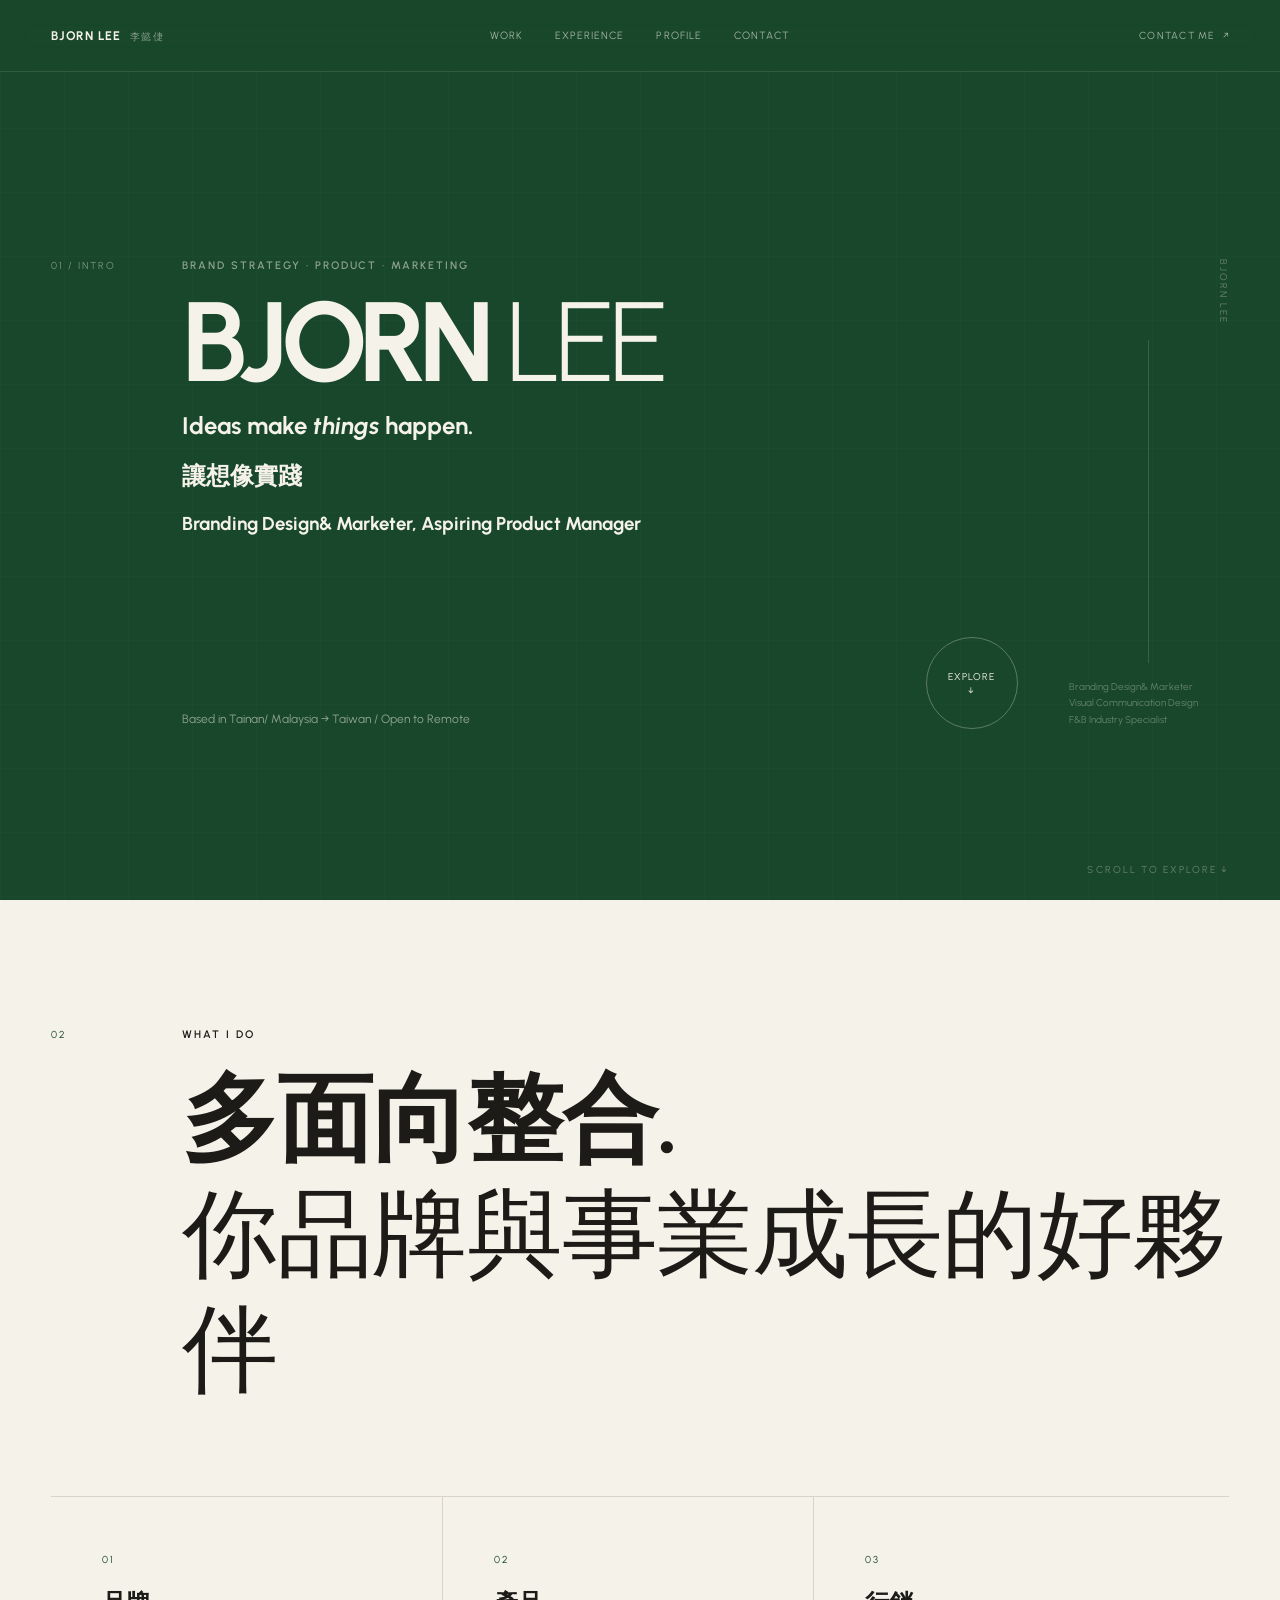
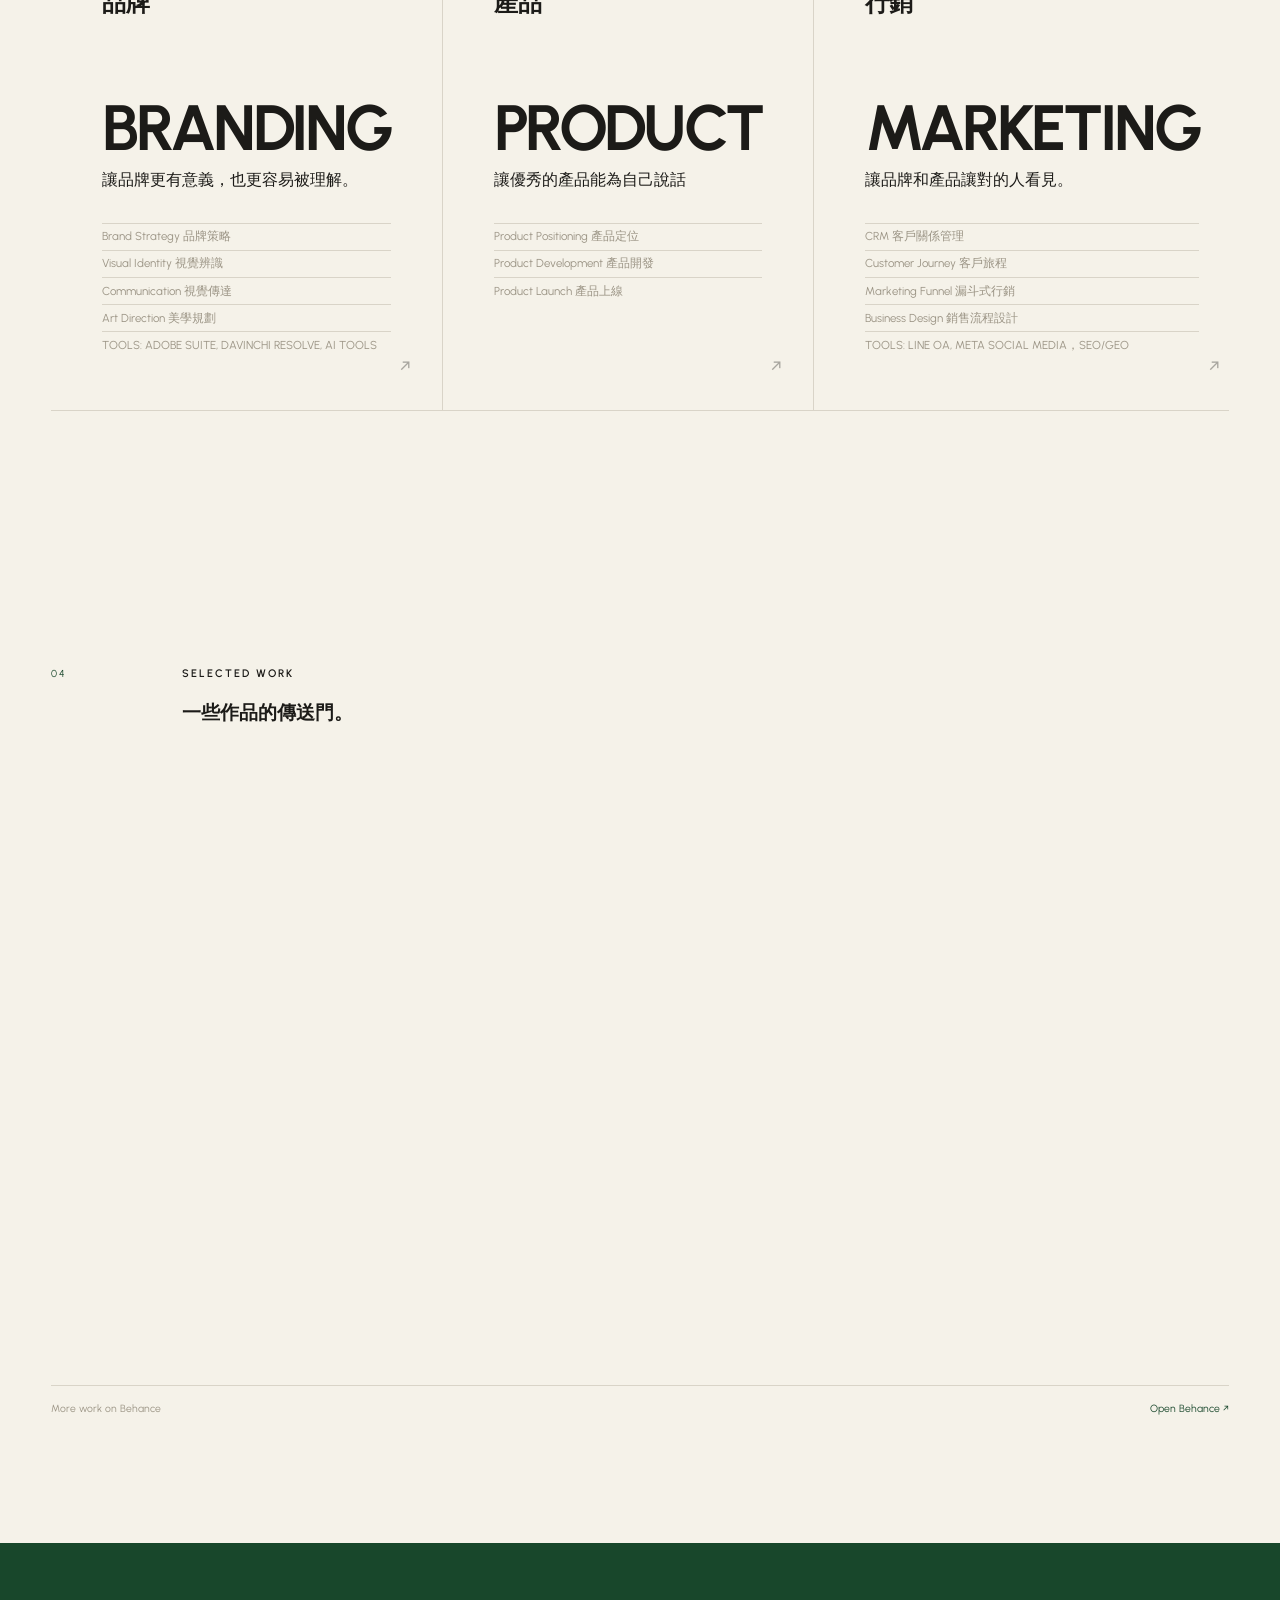
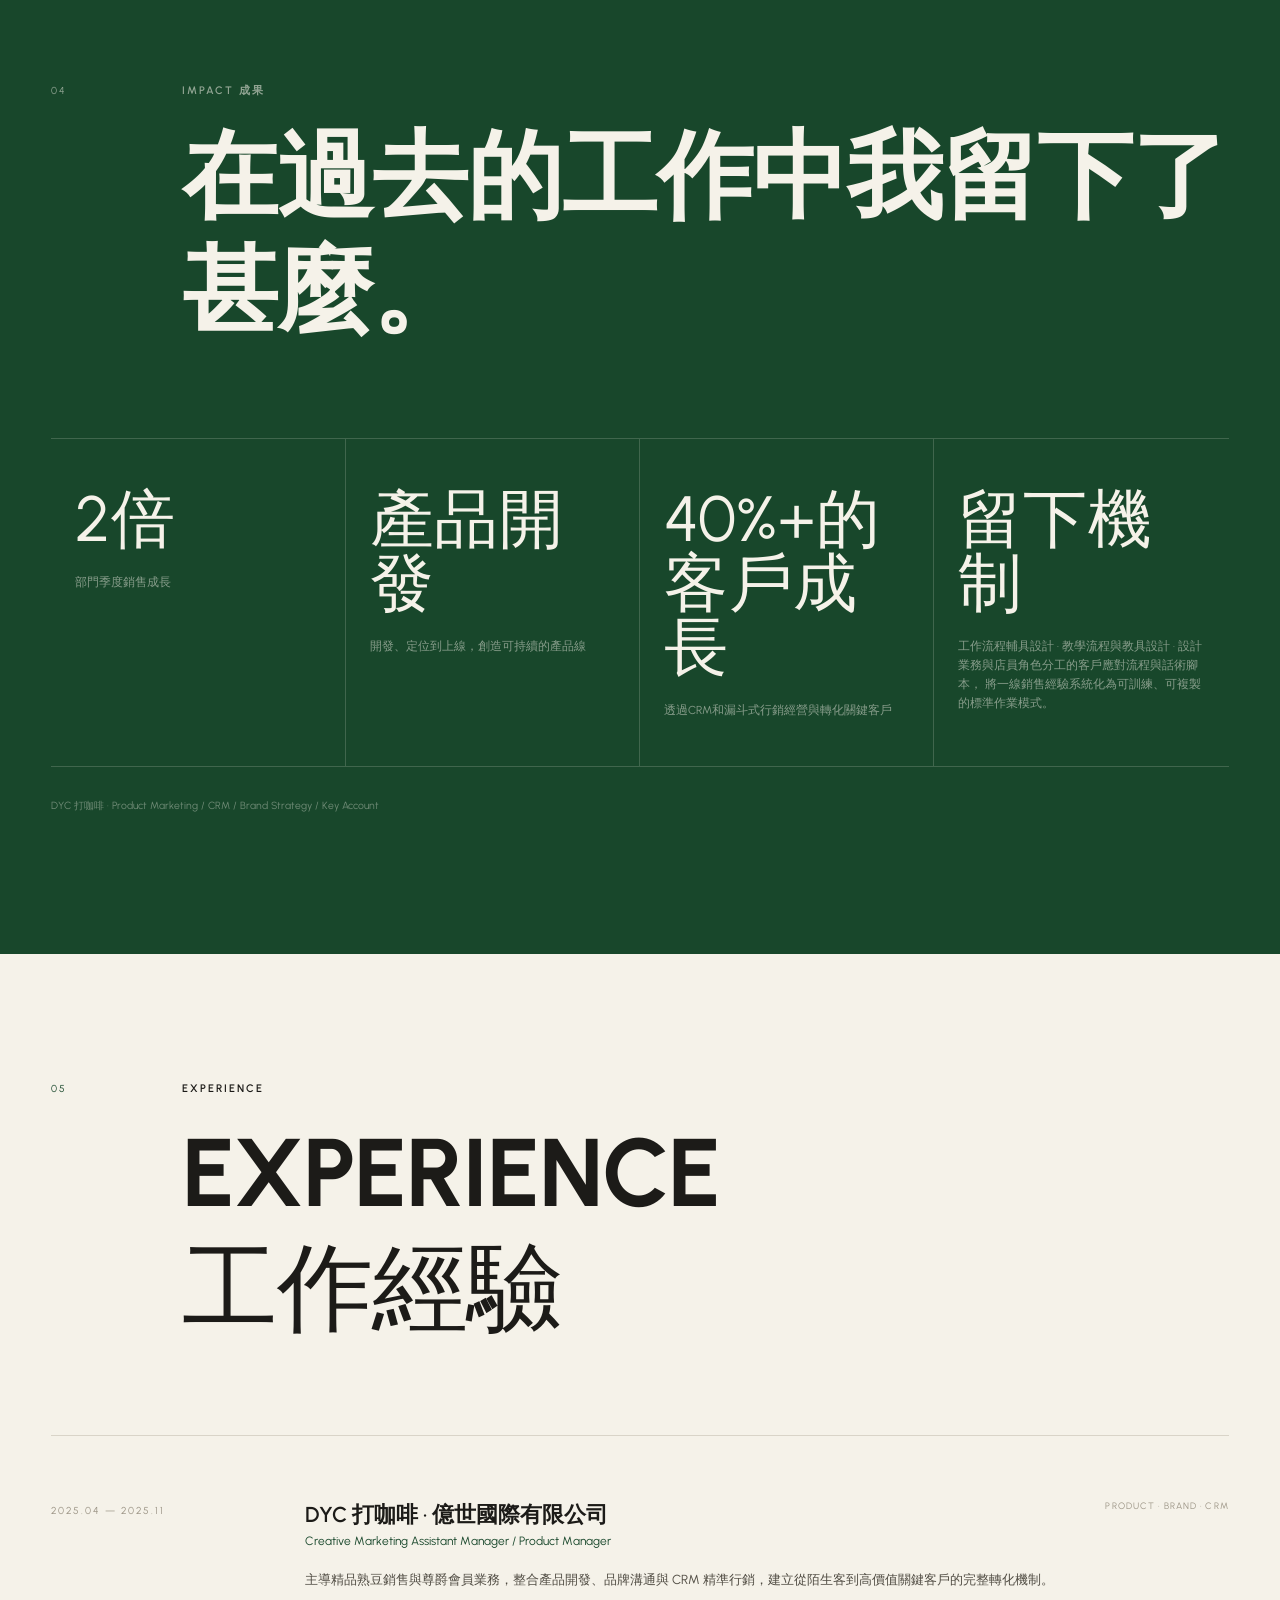
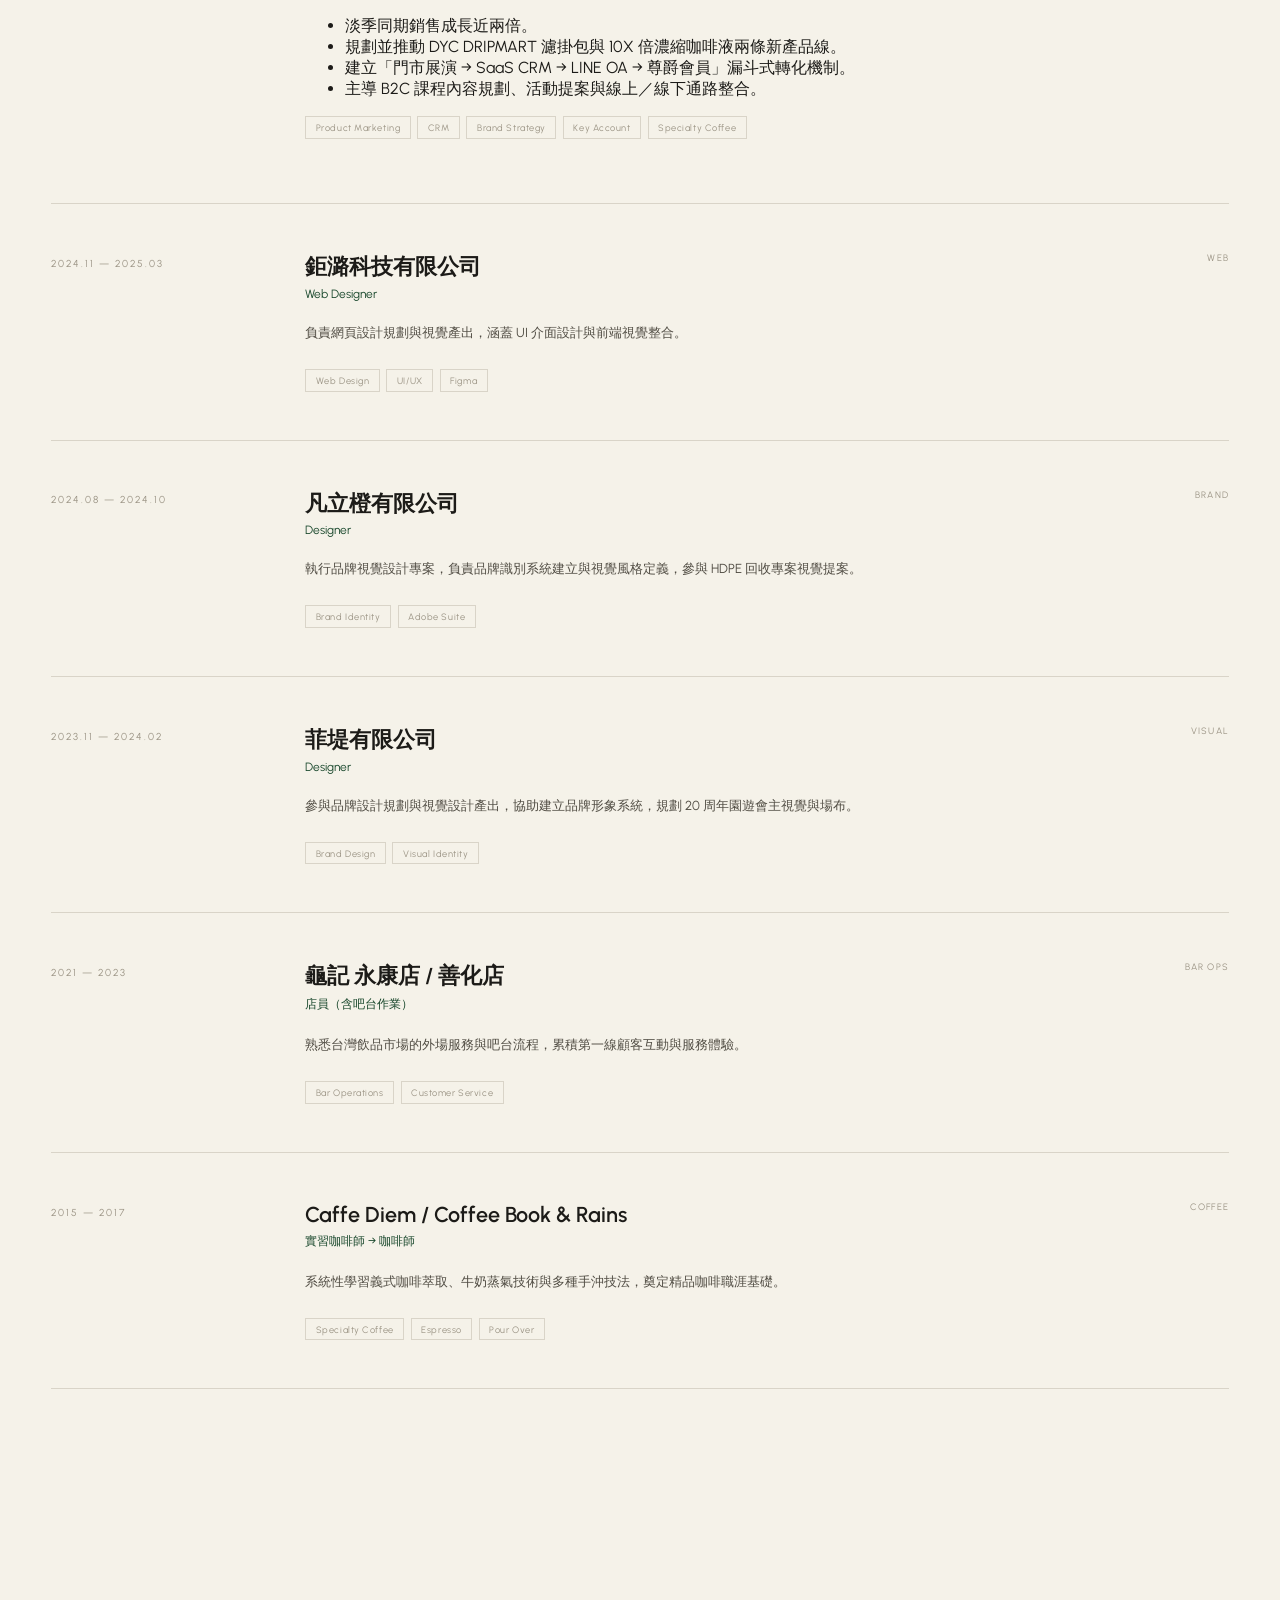
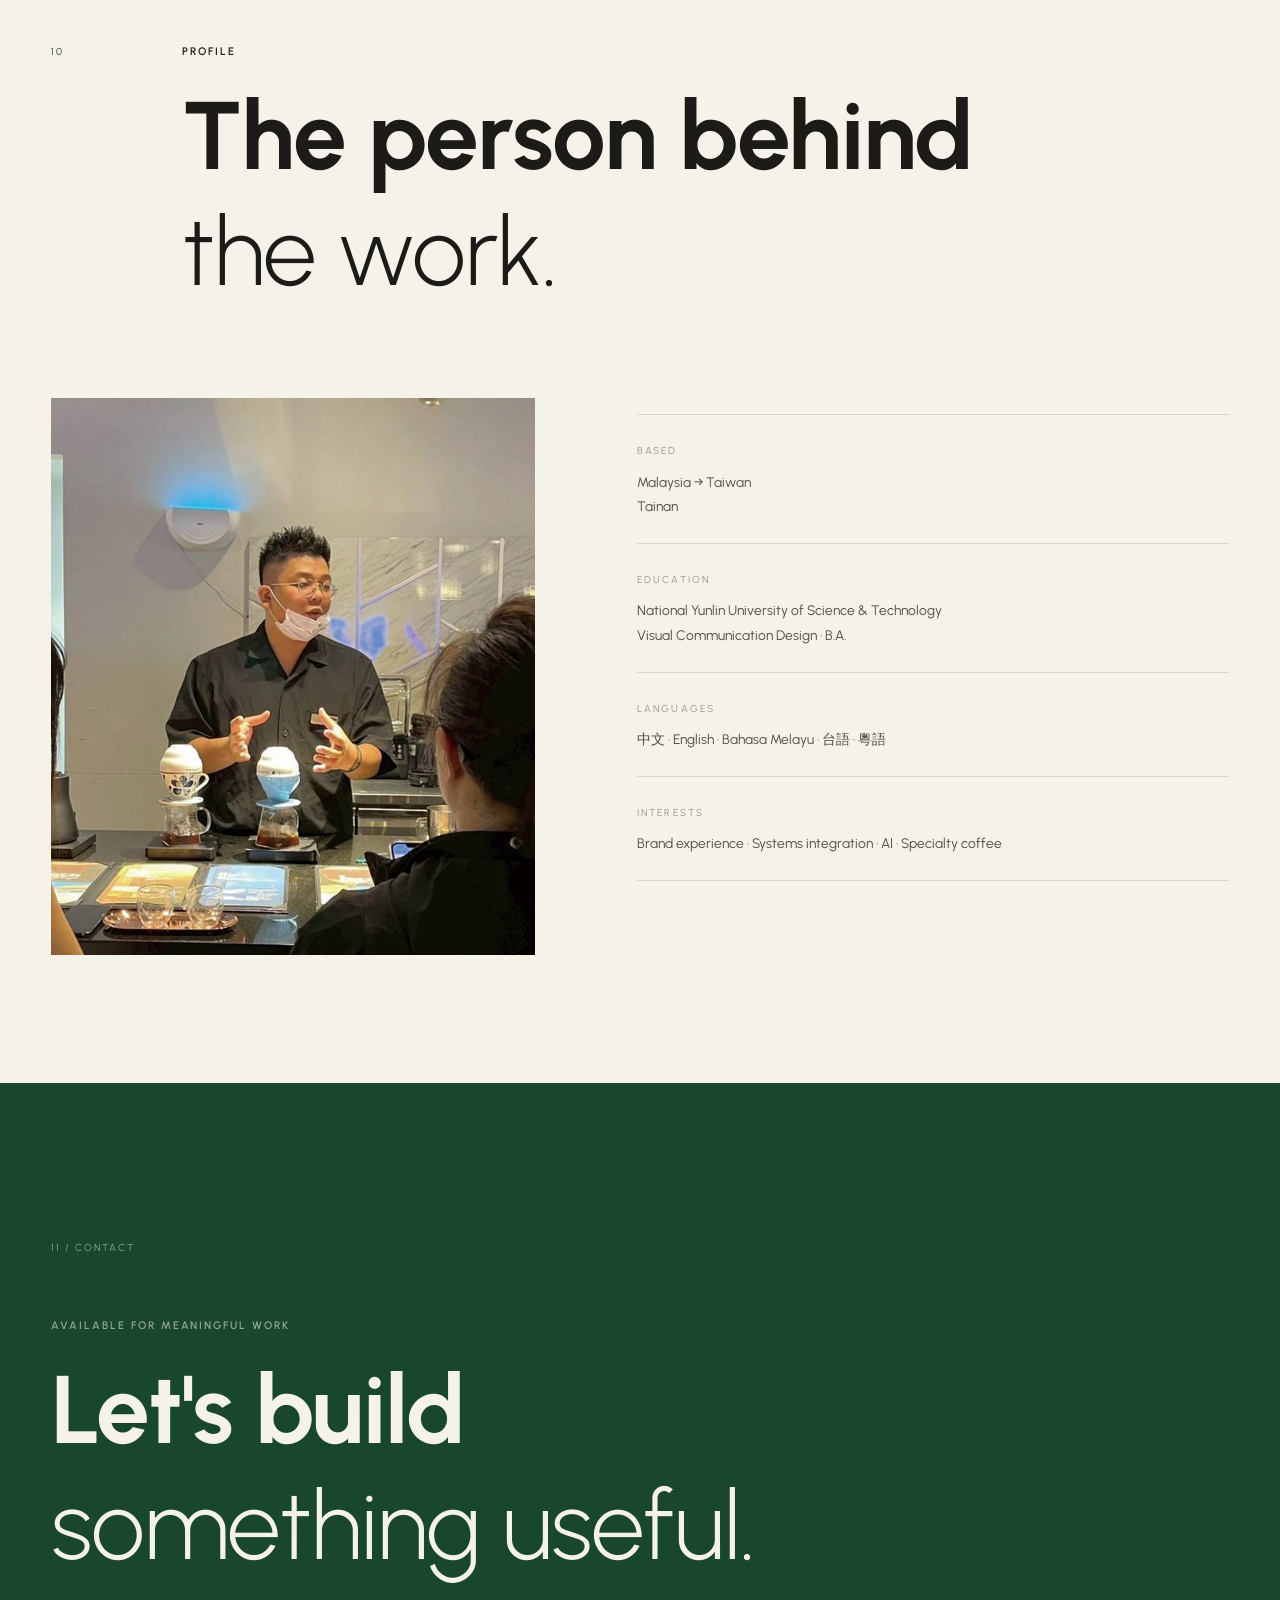
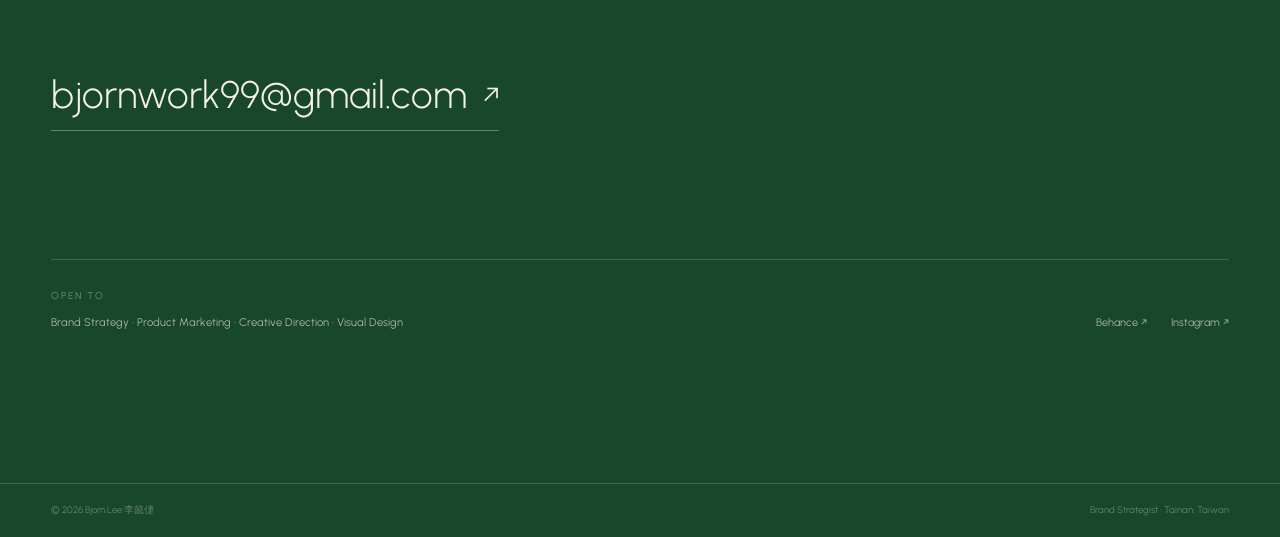
==== commit 14e373b3: "Remove Domain Expertise section and update tools Removed the Domain Expertise section and updated to" ====
--- a/index.html
+++ b/index.html
@@ -84,6 +84,7 @@
               <li>Visual Identity 視覺辨識</li>
               <li>Communication 視覺傳達</li>
               <li>Art Direction 美學規劃</li>
+              <li>TOOLS: ADOBE SUITE, DAVINCHI RESOLVE, AI TOOLS</li>
             </ul>
             <span class="cap-arrow">↗</span>
           </article>
@@ -97,7 +98,6 @@
               <li>Product Positioning 產品定位</li>
               <li>Product Development 產品開發</li>
               <li>Product Launch 產品上線</li>
-              <li>Marketing 市場</li>
             </ul>
             <span class="cap-arrow">↗</span>
           </article>
@@ -111,7 +111,8 @@
               <li>CRM 客戶關係管理</li>
               <li>Customer Journey 客戶旅程</li>
               <li>Marketing Funnel 漏斗式行銷</li>
-              <li>Business Design 銷售流程設計</li>
+              <li>Business Design 銷售流程設計</li> 
+              <li>TOOLS: LINE OA, META SOCIAL MEDIA，SEO/GEO</li>
             </ul>
             <span class="cap-arrow">↗</span>
           </article>
@@ -284,43 +285,6 @@
       </div>
     </section>
 
-    <!-- 06 DOMAIN EXPERTISE -->
-    <section class="section domain-expertise-section" id="Domain Expertise">
-      <div class="container">
-        <div class="section-intro">
-          <span class="section-no mono">07</span>
-          <div>
-            <p class="eyebrow">Capabilities</p>
-            <h2>Skills are tools.<br><em>Capabilities solve problems.</em></h2>
-          </div>
-        </div>
-
-        <div class="domain-expertise-list">
-          <div class="domain-expertise-line">
-            <span class="domain-expertise-title">Brand</span>
-            <p>Brand Strategy · Visual Identity · Art Direction · Communication Design</p>
-          </div>
-          <div class="domain-expertise-line">
-            <span class="domain-expertise-title">Product</span>
-            <p>Product Positioning · Product Development · Product Launch · Go-to-Market</p>
-          </div>
-          <div class="domain-expertise-line">
-            <span class="domain-expertise-title">Marketing</span>
-            <p>CRM · Customer Journey · B2B · Key Account · B2C Marketing</p>
-          </div>
-          <div class="domain-expertise-line">
-            <span class="domain-expertise-title">Design</span>
-            <p>UI/UX · Web Design · Motion · AI-assisted Workflow</p>
-          </div>
-        </div>
-
-        <div class="tools-row">
-          <span class="mono">TOOLS</span>
-          <p>Adobe Creative Cloud · Figma · AI tools · LINE OA</p>
-        </div>
-      </div>
-    </section>
-
     <!-- 07 PROFILE -->
     <section class="section profile-section" id="profile">
       <div class="container">
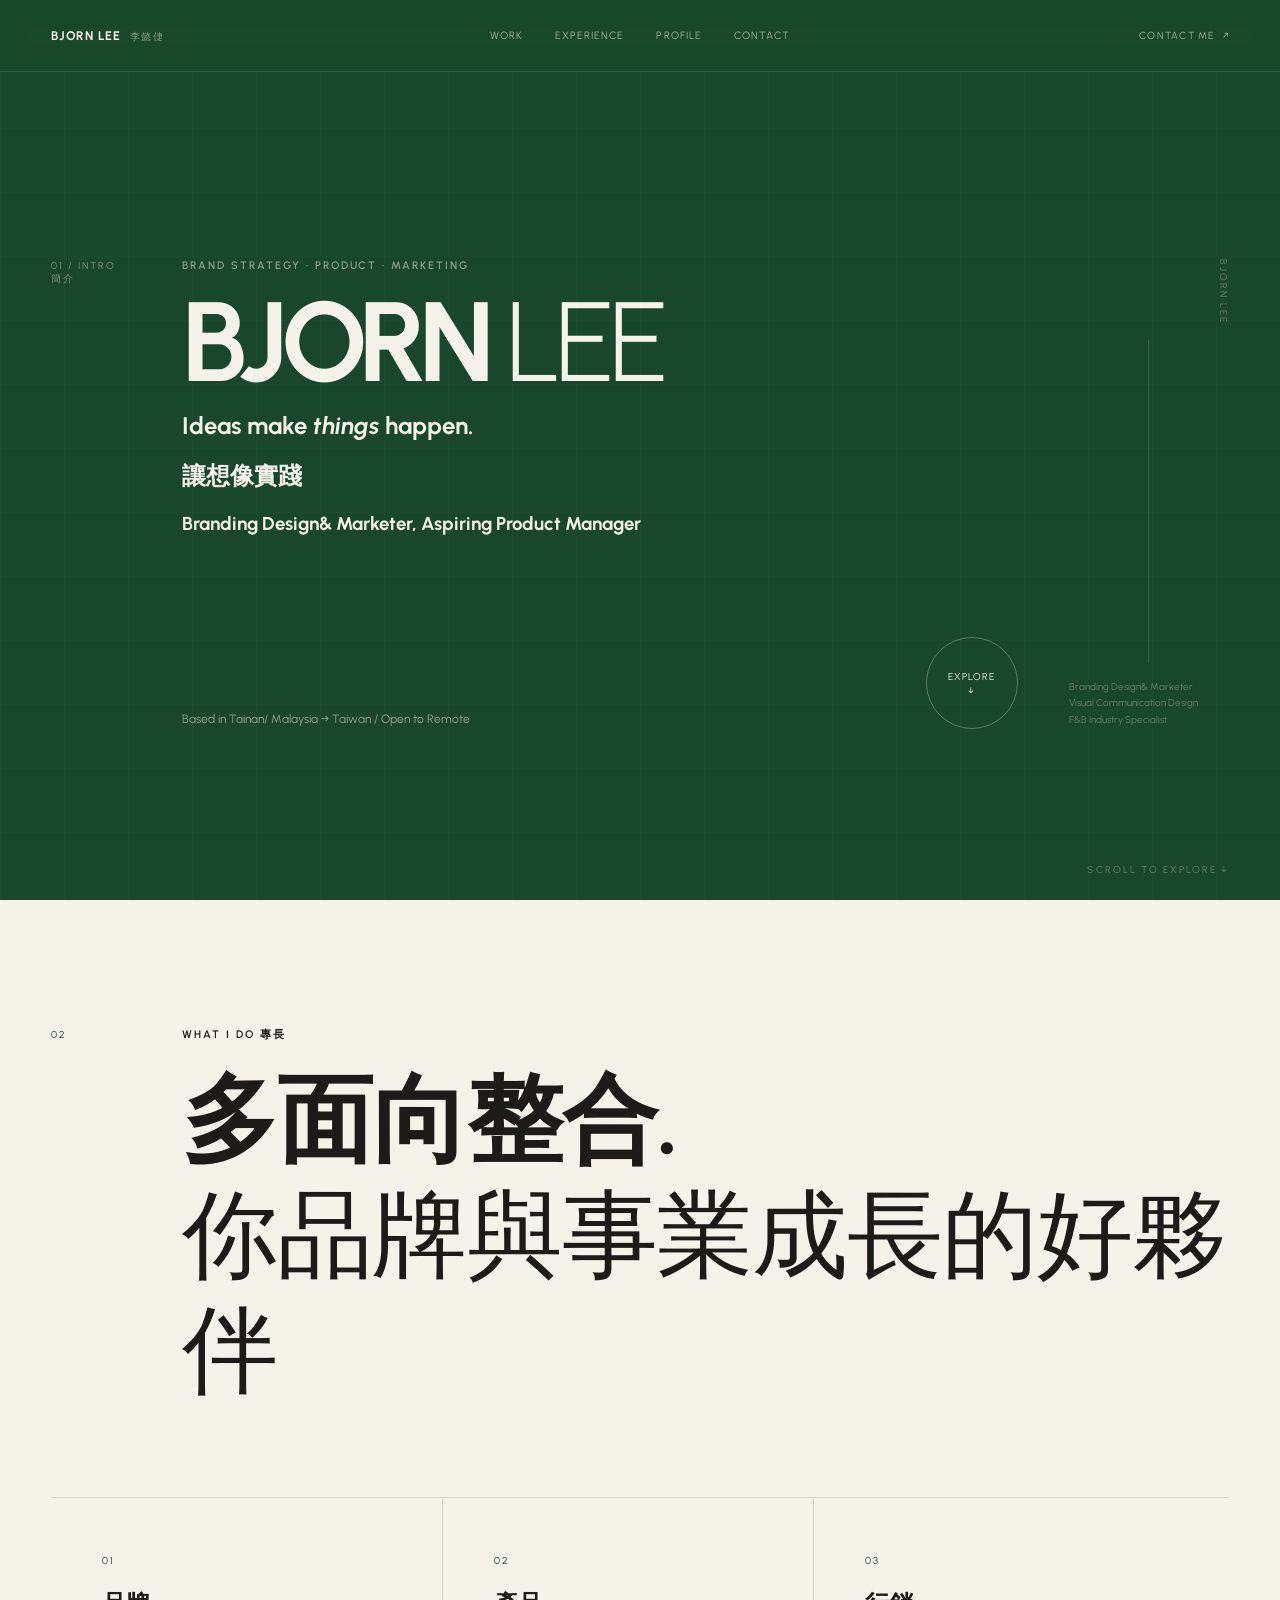
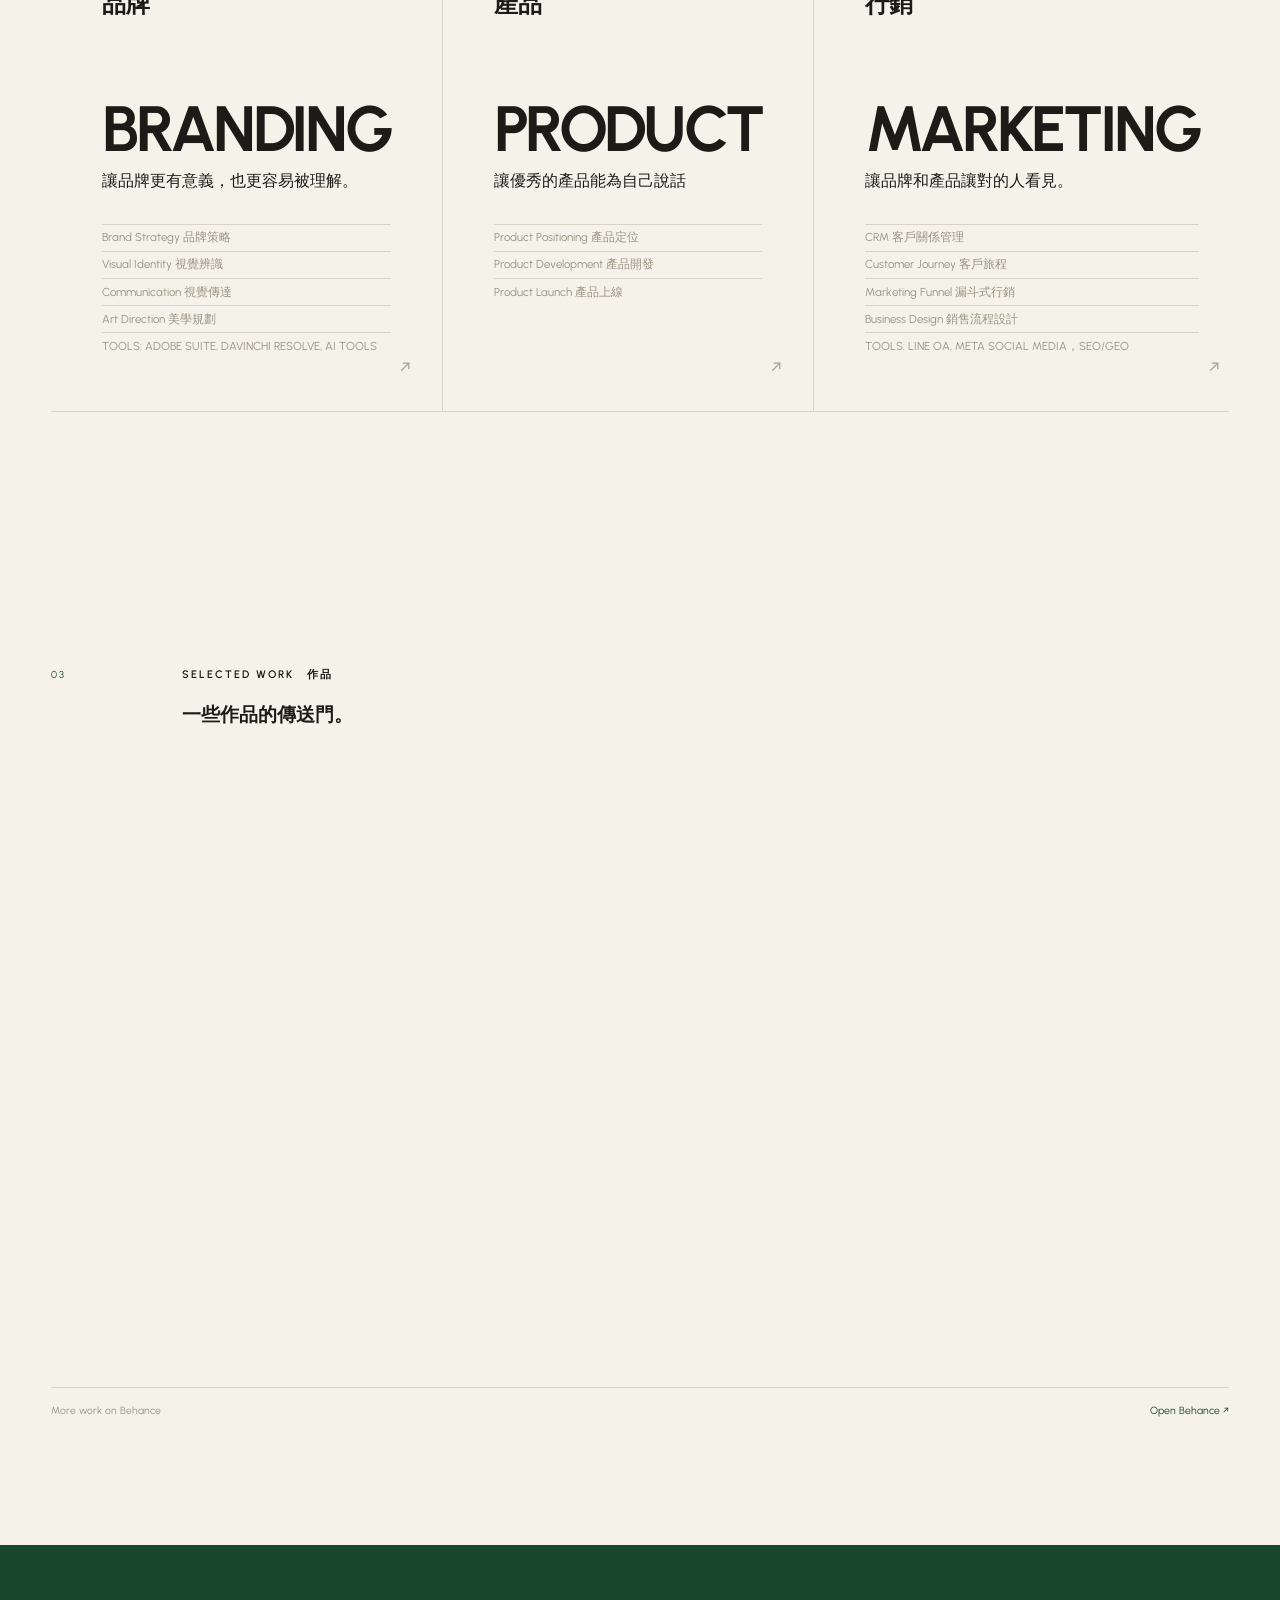
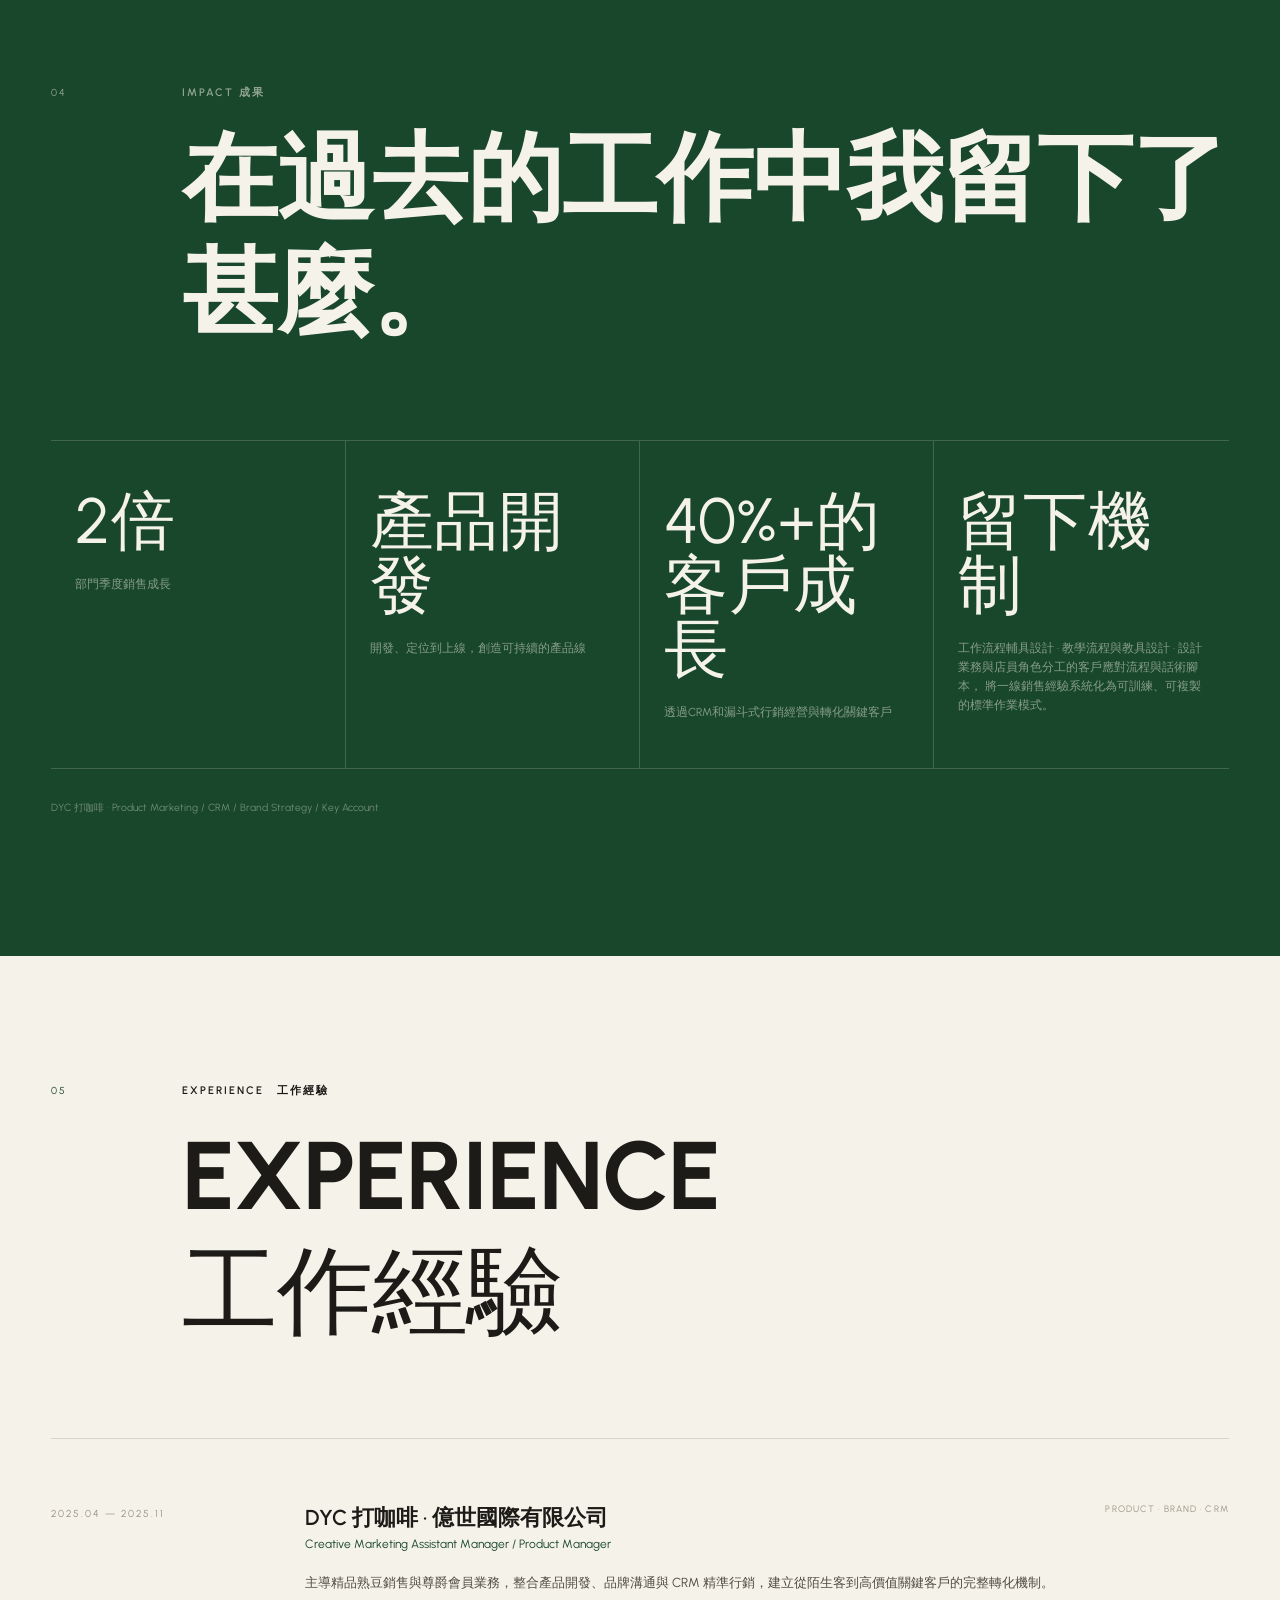
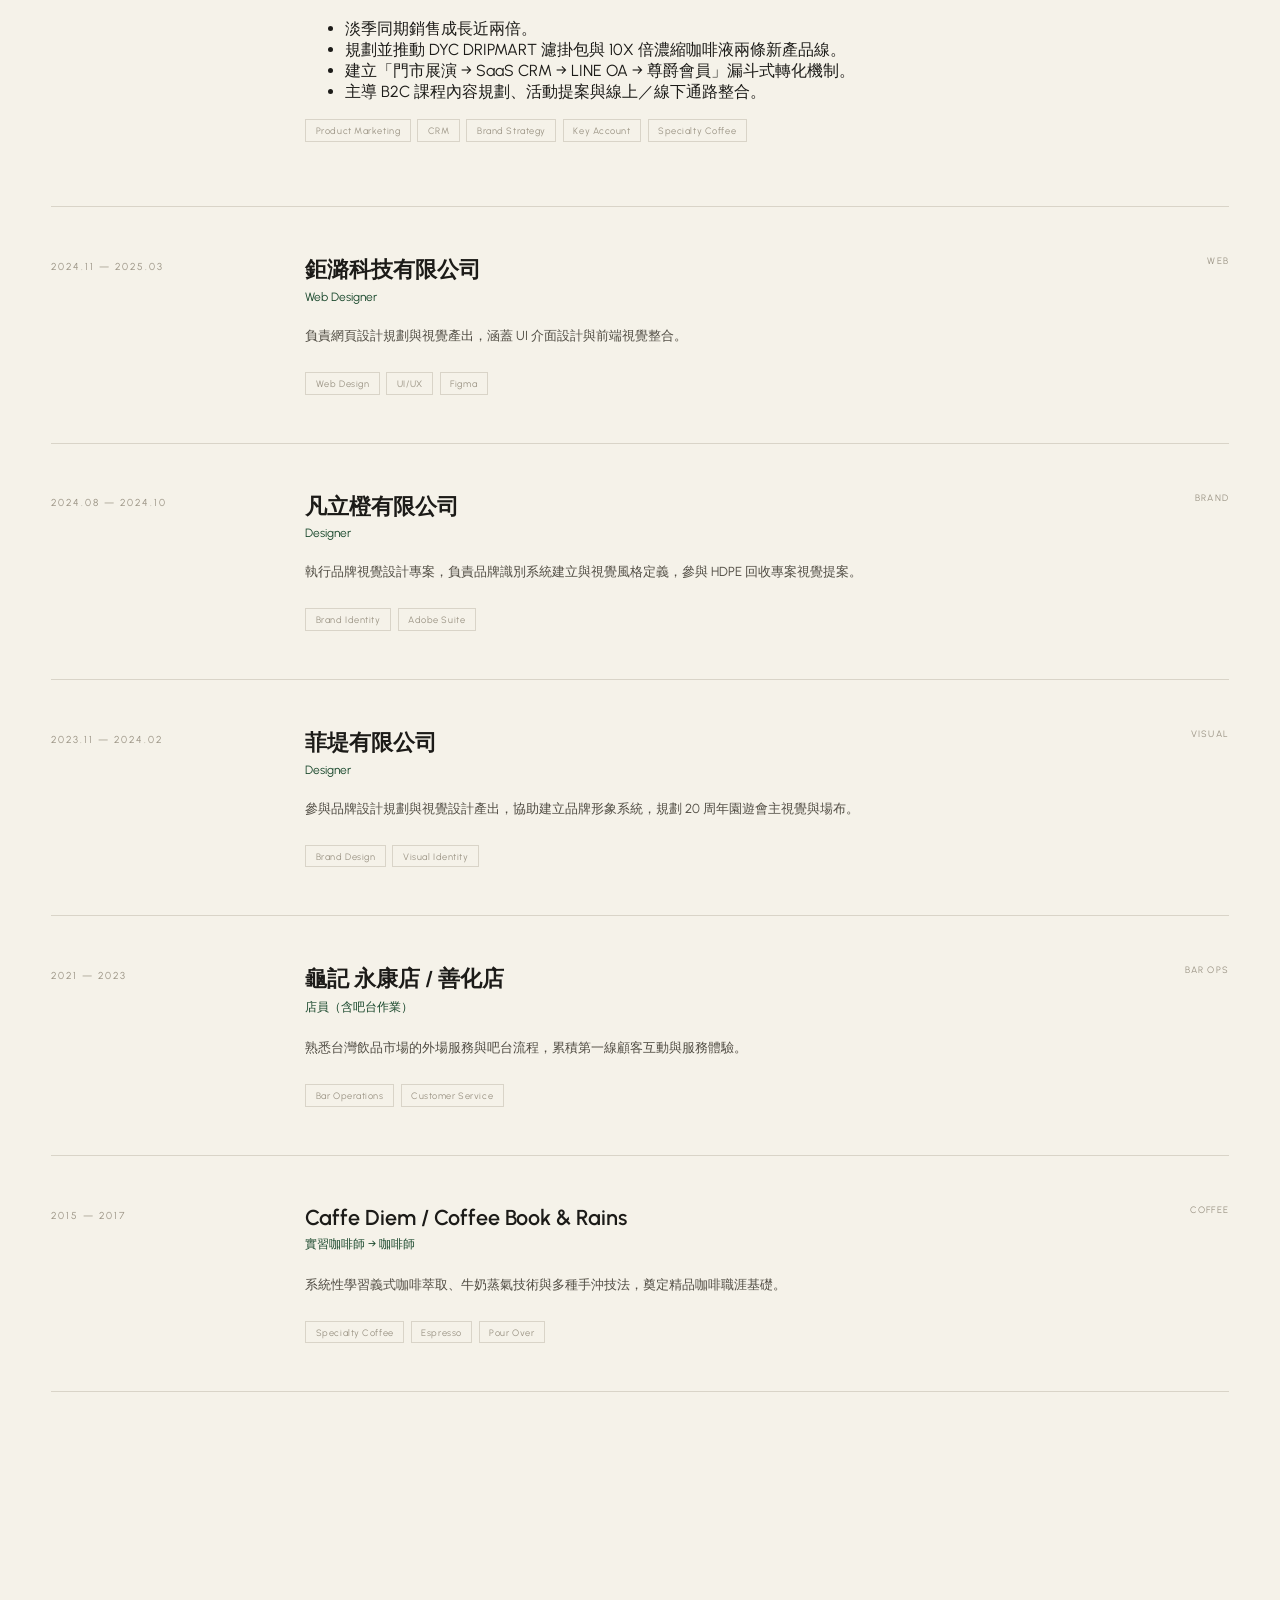
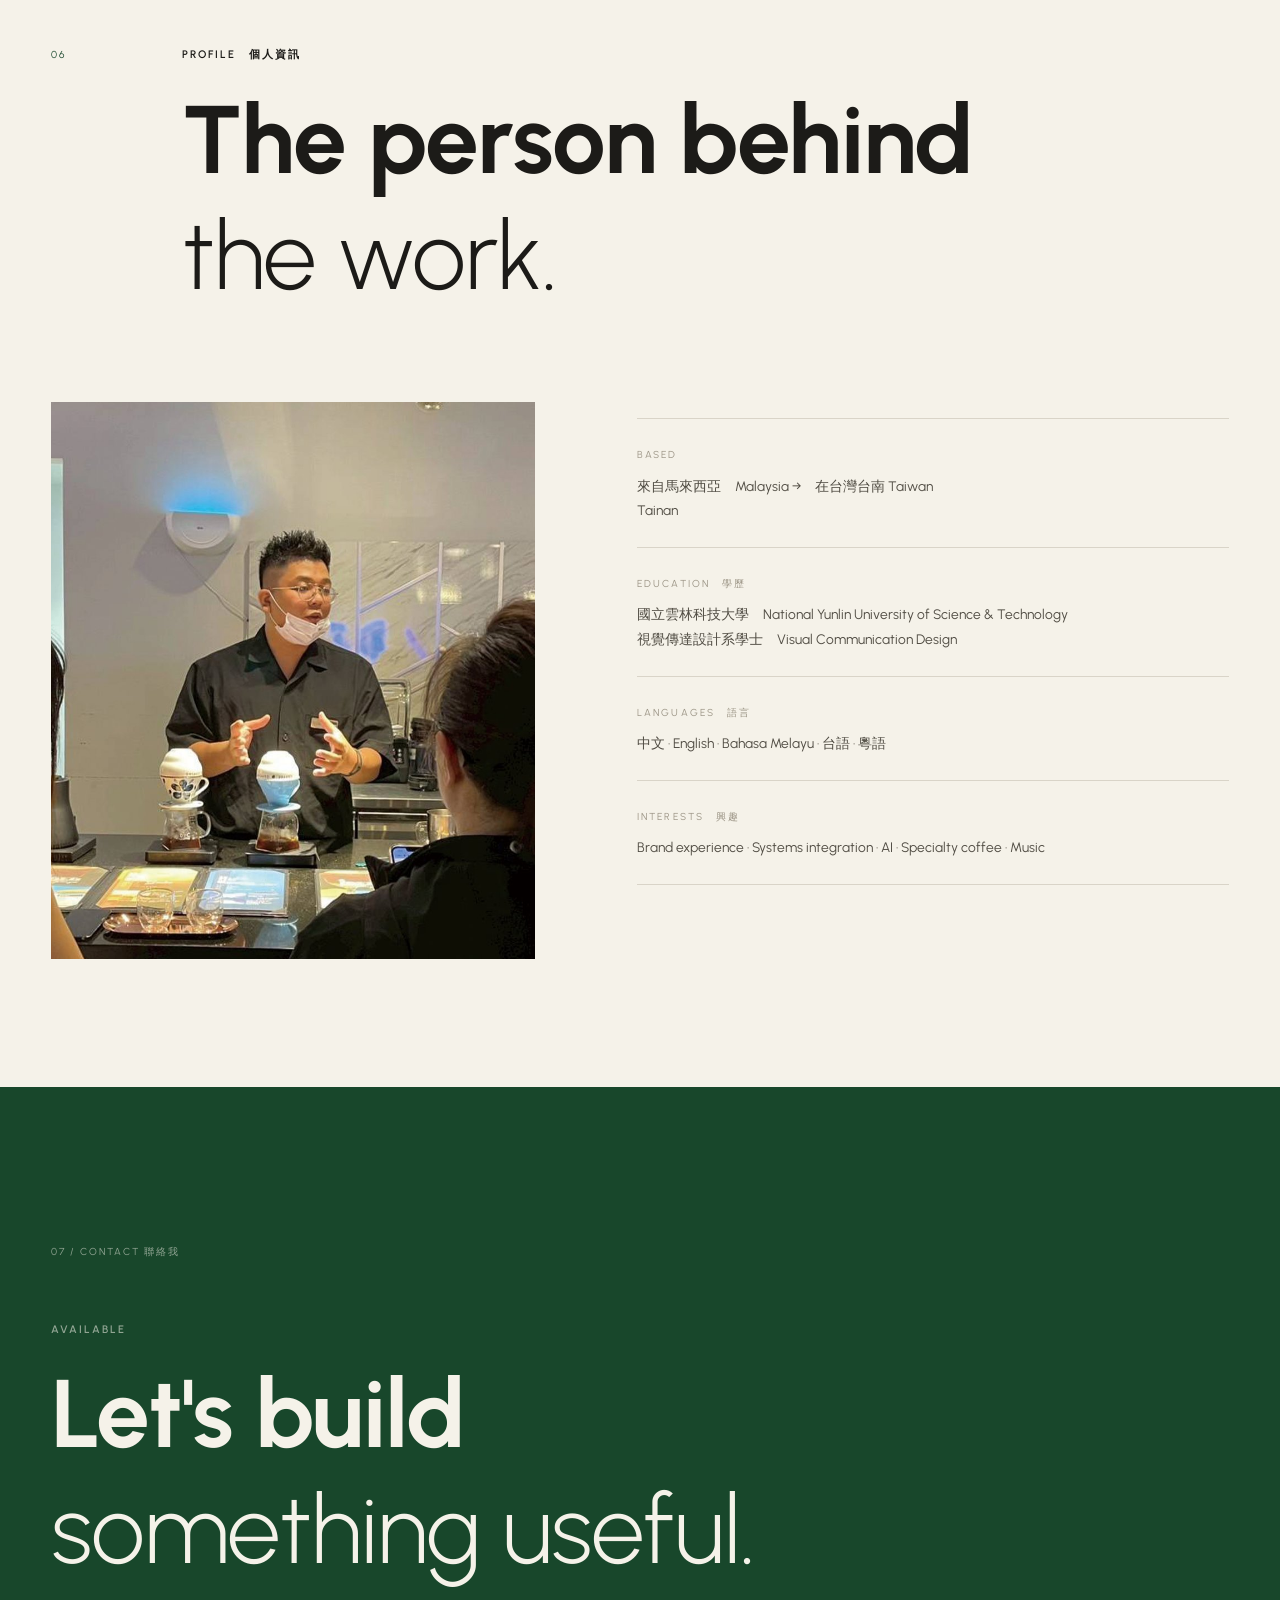
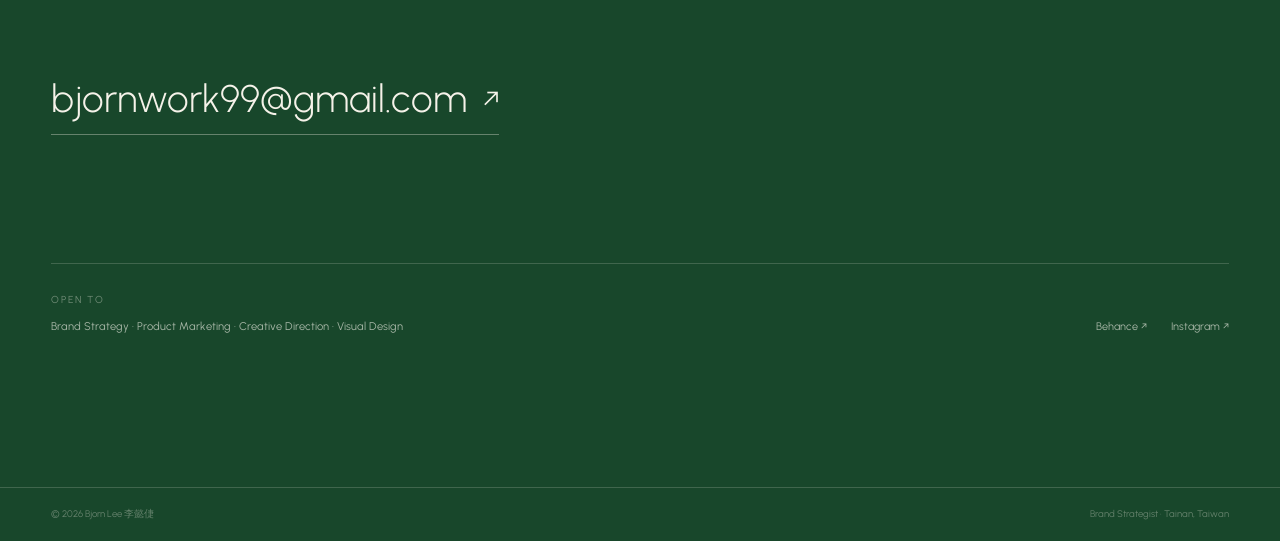
==== commit 352a6be7: "Update index.html" ====
--- a/index.html
+++ b/index.html
@@ -36,7 +36,7 @@
     <!-- 01 HERO -->
     <section class="hero section-dark" id="top">
       <div class="hero-grid container">
-        <div class="hero-index mono">01 / INTRO</div>
+        <div class="hero-index mono">01 / INTRO 簡介</div>
 
         <div class="hero-copy">
           <p class="eyebrow">Brand Strategy · Product · Marketing</p>
@@ -68,7 +68,7 @@
         <div class="section-intro">
           <span class="section-no mono">02</span>
           <div>
-            <p class="eyebrow">What I Do  </p>
+            <p class="eyebrow">What I Do 專長</p>
             <h2>多面向整合.<br><em> 你品牌與事業成長的好夥伴</em></h2>
           </div>
         </div>
@@ -124,9 +124,9 @@
     <section class="section work-section" id="work">
       <div class="container">
         <div class="section-intro">
-          <span class="section-no mono">04</span>
-          <div>
-            <p class="eyebrow">Selected work</p>
+          <span class="section-no mono">03</span>
+          <div>
+            <p class="eyebrow">Selected work　作品</p>
             <h3>一些作品的傳送門。</h3>
           </div>
         </div>
@@ -210,7 +210,7 @@
         <div class="section-intro">
           <span class="section-no mono">05</span>
           <div>
-            <p class="eyebrow">Experience</p>
+            <p class="eyebrow">Experience　工作經驗</p>
             <h2>EXPERIENCE<br><em>工作經驗</em></h2>
           </div>
         </div>
@@ -285,13 +285,13 @@
       </div>
     </section>
 
-    <!-- 07 PROFILE -->
+    <!-- 0６ PROFILE -->
     <section class="section profile-section" id="profile">
       <div class="container">
         <div class="section-intro">
-          <span class="section-no mono">10</span>
-          <div>
-            <p class="eyebrow">Profile</p>
+          <span class="section-no mono">06</span>
+          <div>
+            <p class="eyebrow">Profile　個人資訊</p>
             <h2>The person behind<br><em>the work.</em></h2>
           </div>
         </div>
@@ -305,31 +305,31 @@
           <div class="profile-details">
             <div class="profile-block">
               <span class="mono">BASED</span>
-              <p>Malaysia → Taiwan<br>Tainan</p>
+              <p>來自馬來西亞　Malaysia →　在台灣台南 Taiwan<br>Tainan</p>
             </div>
             <div class="profile-block">
-              <span class="mono">EDUCATION</span>
-              <p>National Yunlin University of Science & Technology<br>Visual Communication Design · B.A.</p>
+              <span class="mono">EDUCATION　學歷</span>
+              <p>國立雲林科技大學　National Yunlin University of Science & Technology<br>視覺傳達設計系學士　Visual Communication Design</p>
             </div>
             <div class="profile-block">
-              <span class="mono">LANGUAGES</span>
+              <span class="mono">LANGUAGES　語言</span>
               <p>中文 · English · Bahasa Melayu · 台語 · 粵語</p>
             </div>
             <div class="profile-block">
-              <span class="mono">INTERESTS</span>
-              <p>Brand experience · Systems integration · AI · Specialty coffee</p>
-            </div>
-          </div>
-        </div>
-      </div>
-    </section>
-
-    <!-- 08 CONTACT -->
+              <span class="mono">INTERESTS　興趣</span>
+              <p>Brand experience · Systems integration · AI · Specialty coffee · Music</p>
+            </div>
+          </div>
+        </div>
+      </div>
+    </section>
+
+    <!-- 07 CONTACT -->
     <section class="contact section-dark" id="contact">
       <div class="container">
-        <span class="section-no mono">11 / CONTACT</span>
+        <span class="section-no mono">07 / CONTACT 聯絡我</span>
         <div class="contact-main">
-          <p class="eyebrow">Available for meaningful work</p>
+          <p class="eyebrow">Available</p>
           <h2>Let's build<br><em>something useful.</em></h2>
           <a class="contact-email" href="mailto:bjornwork99@gmail.com">bjornwork99@gmail.com <span>↗</span></a>
         </div>
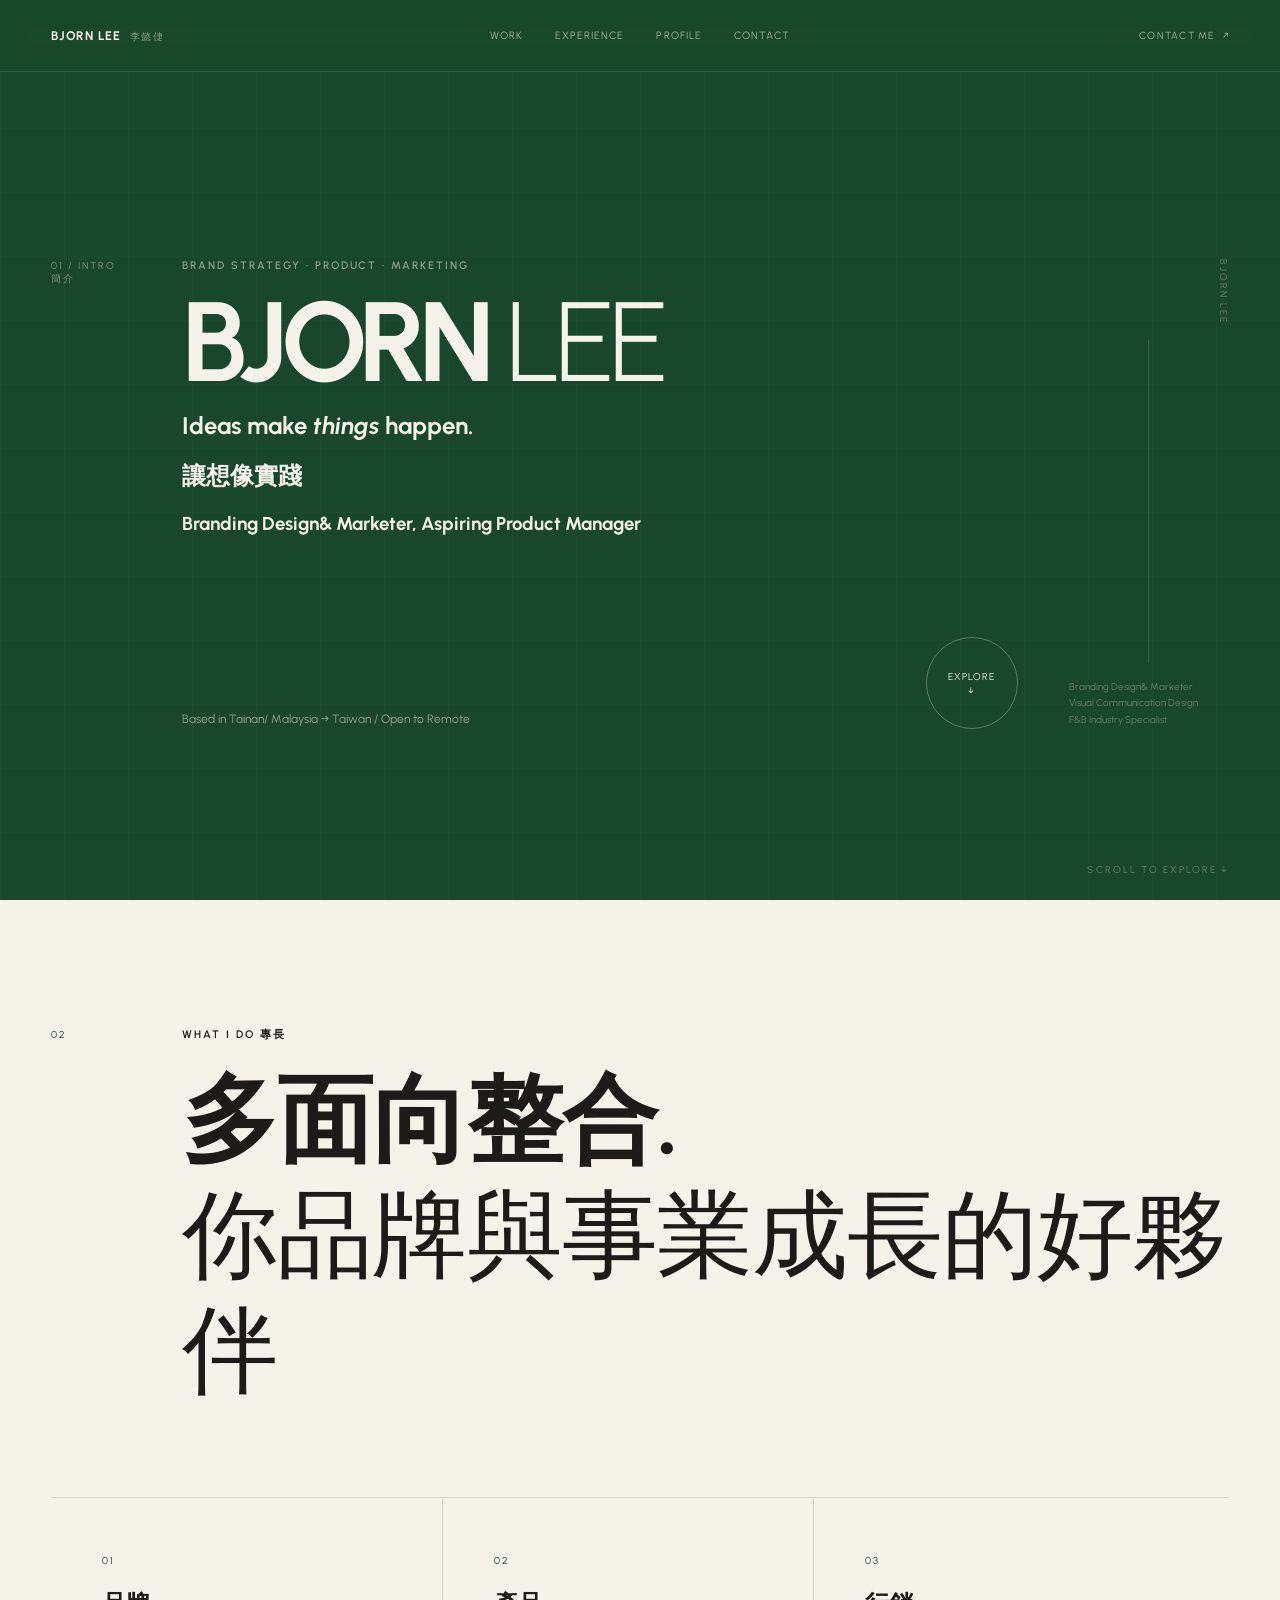
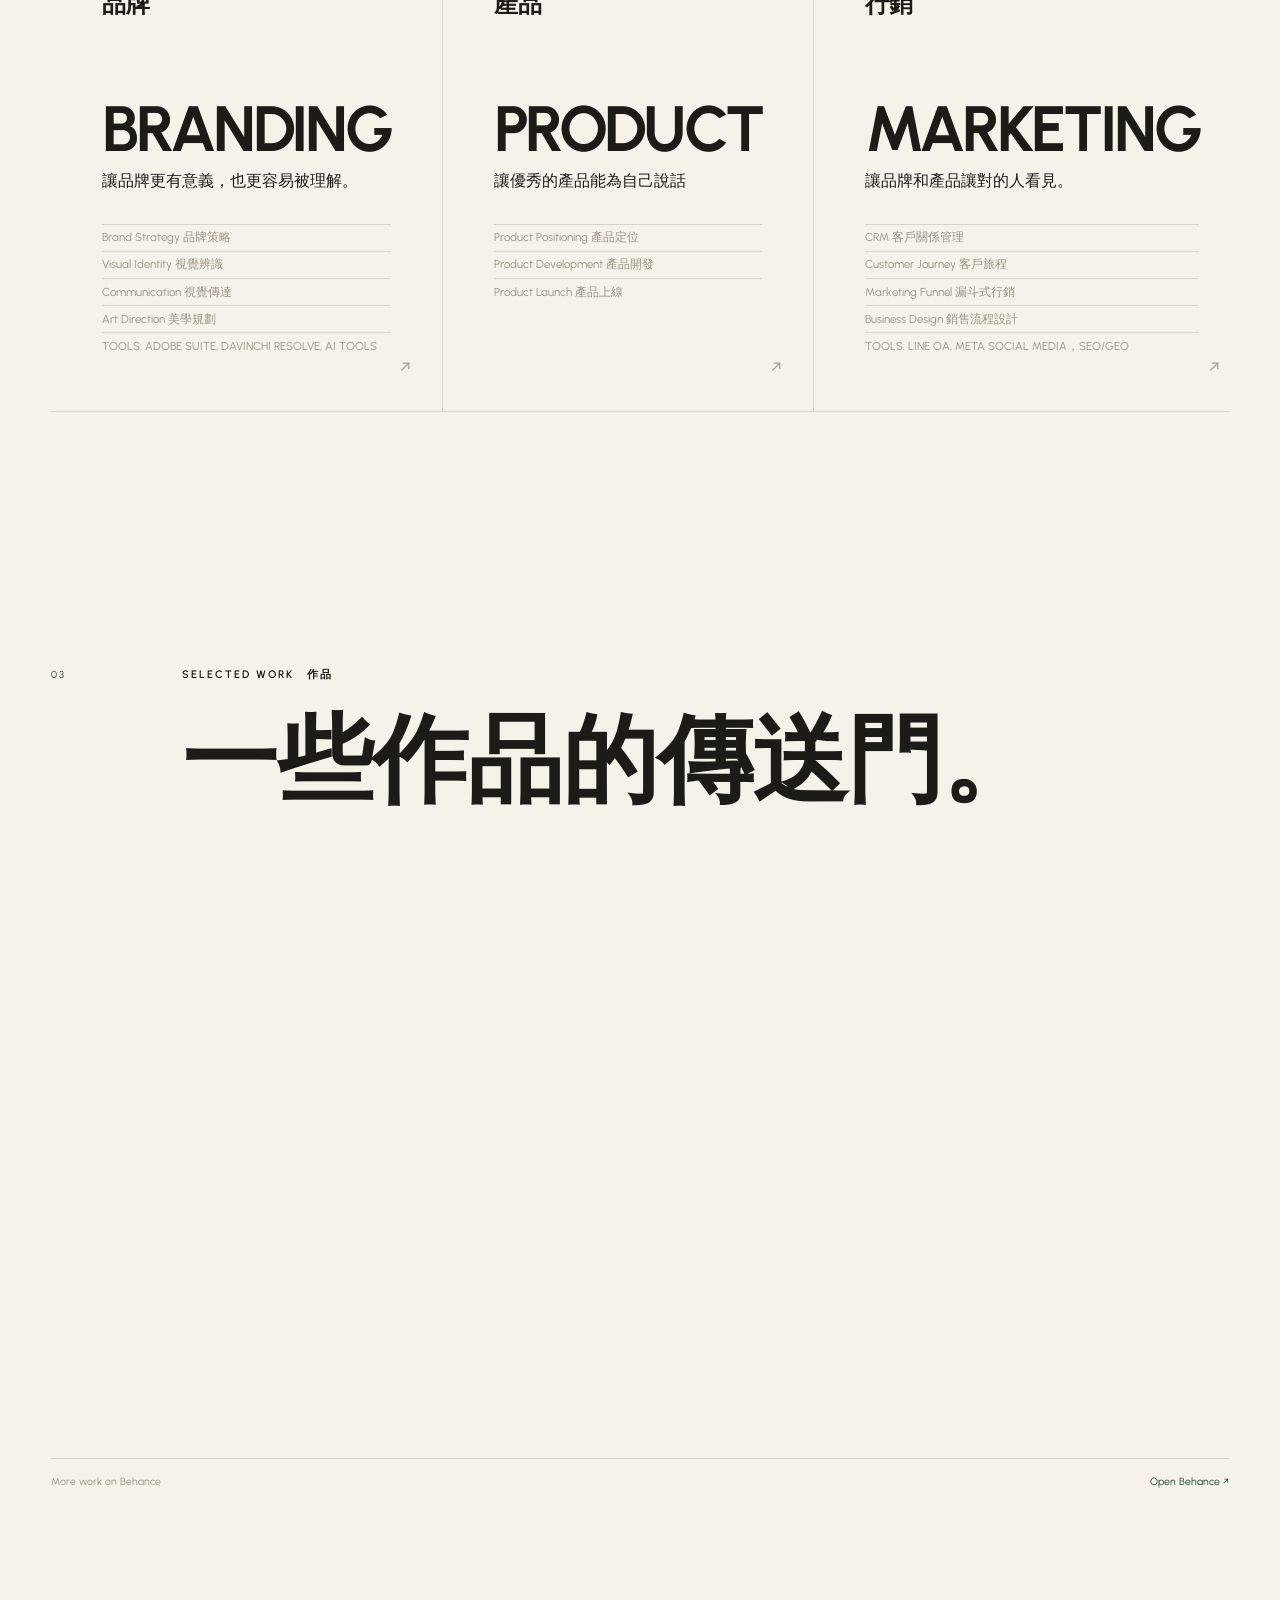
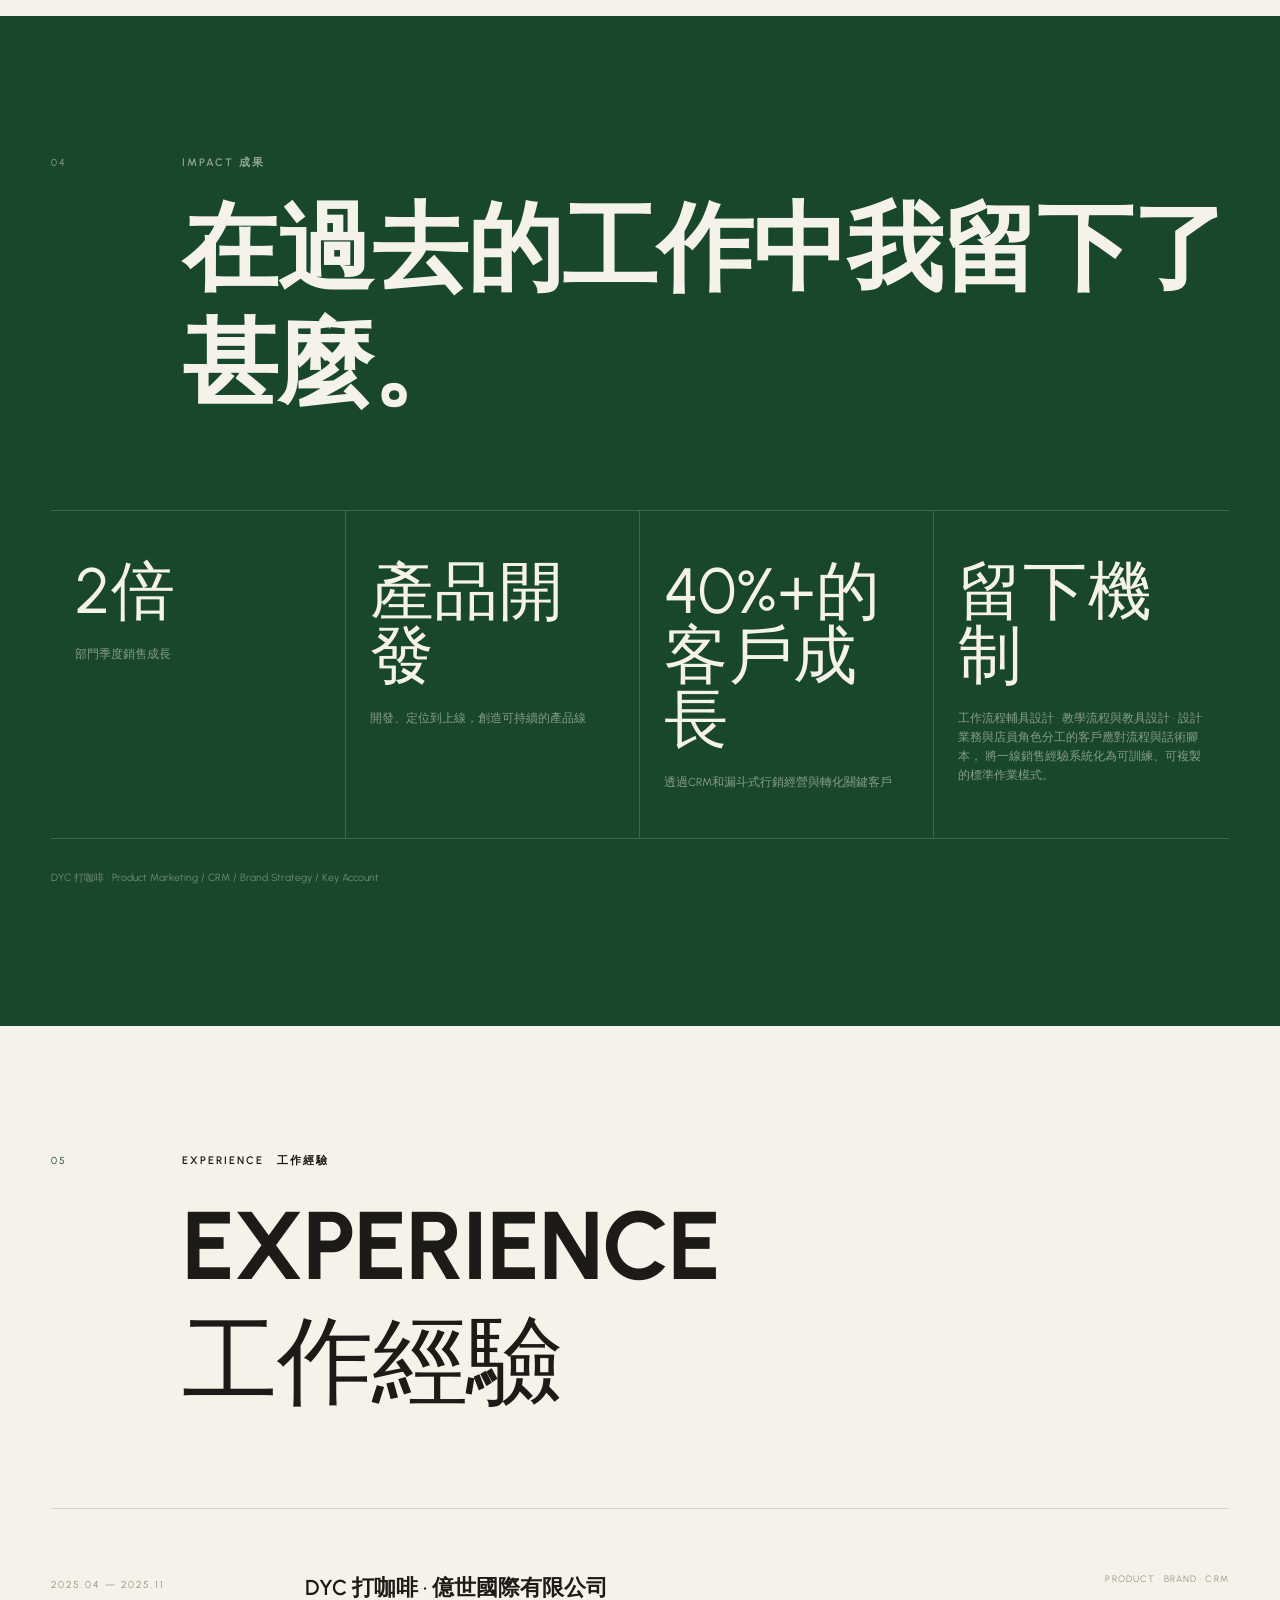
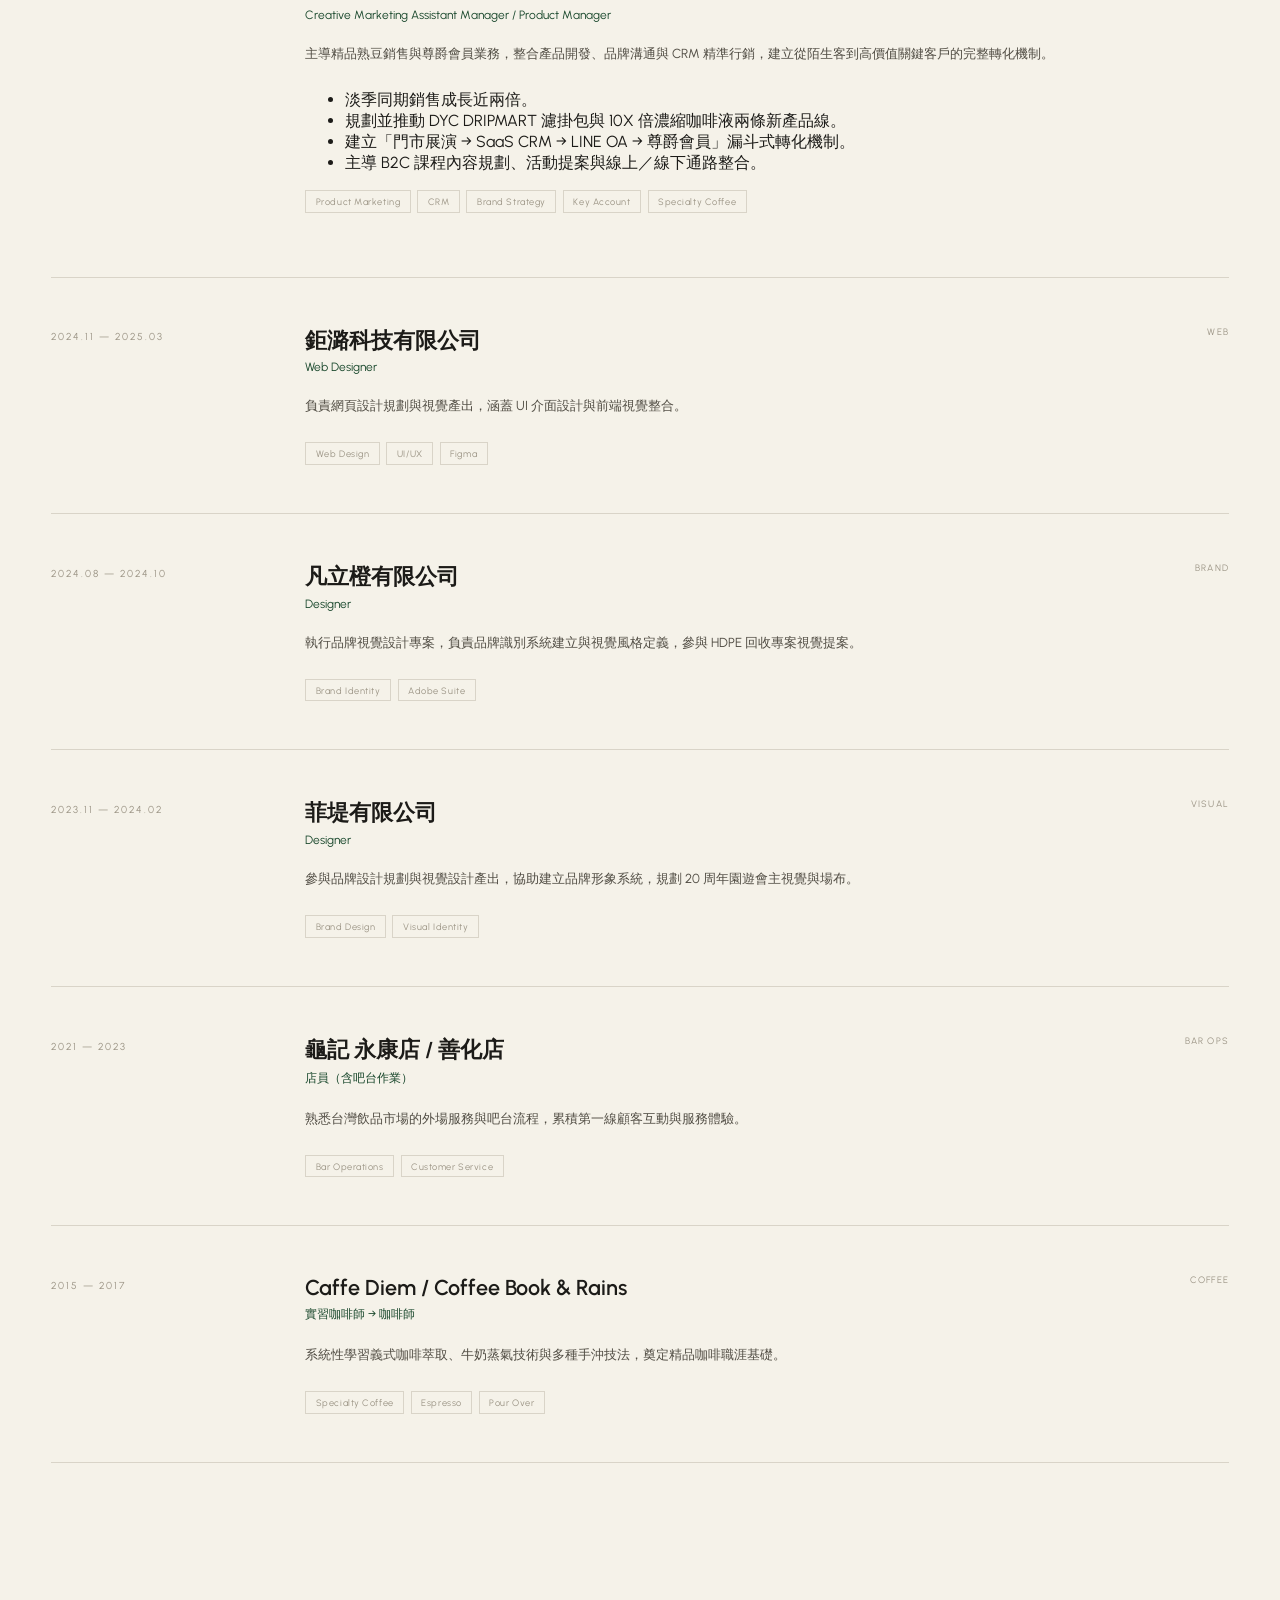
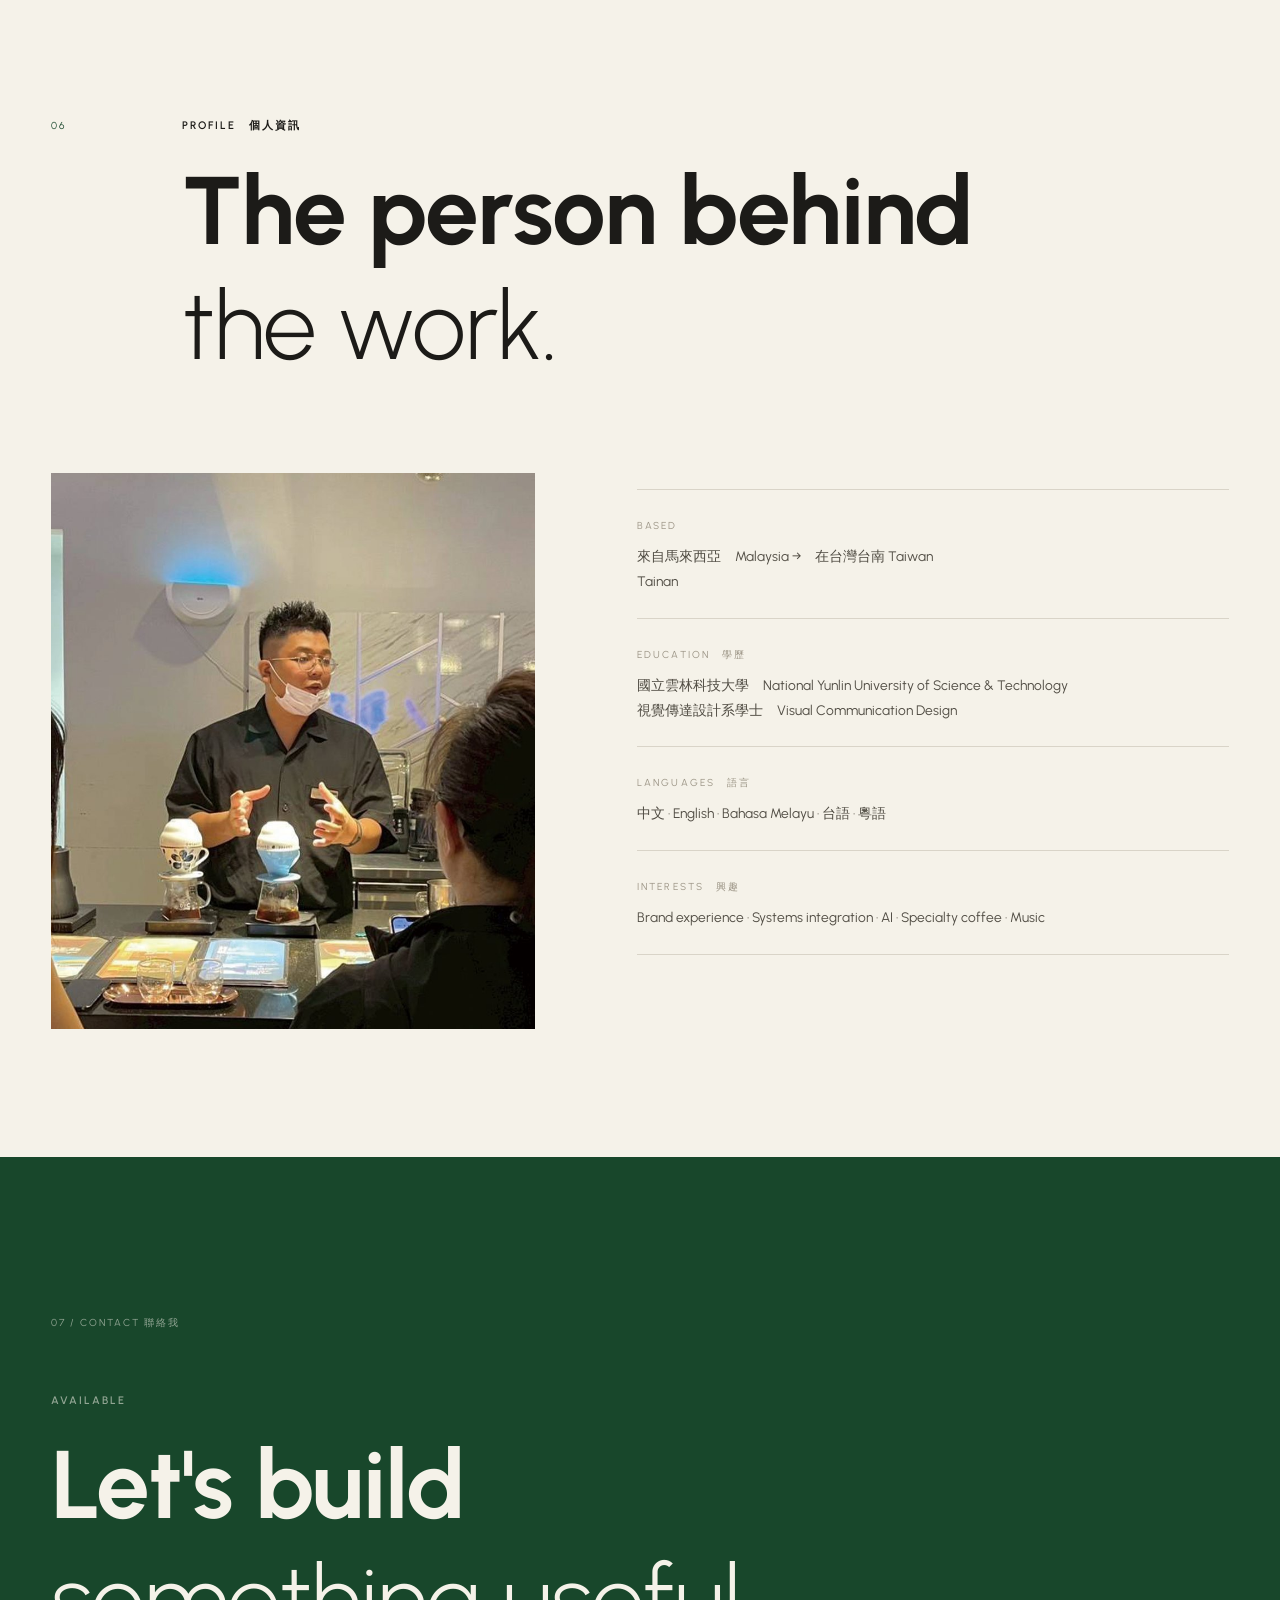
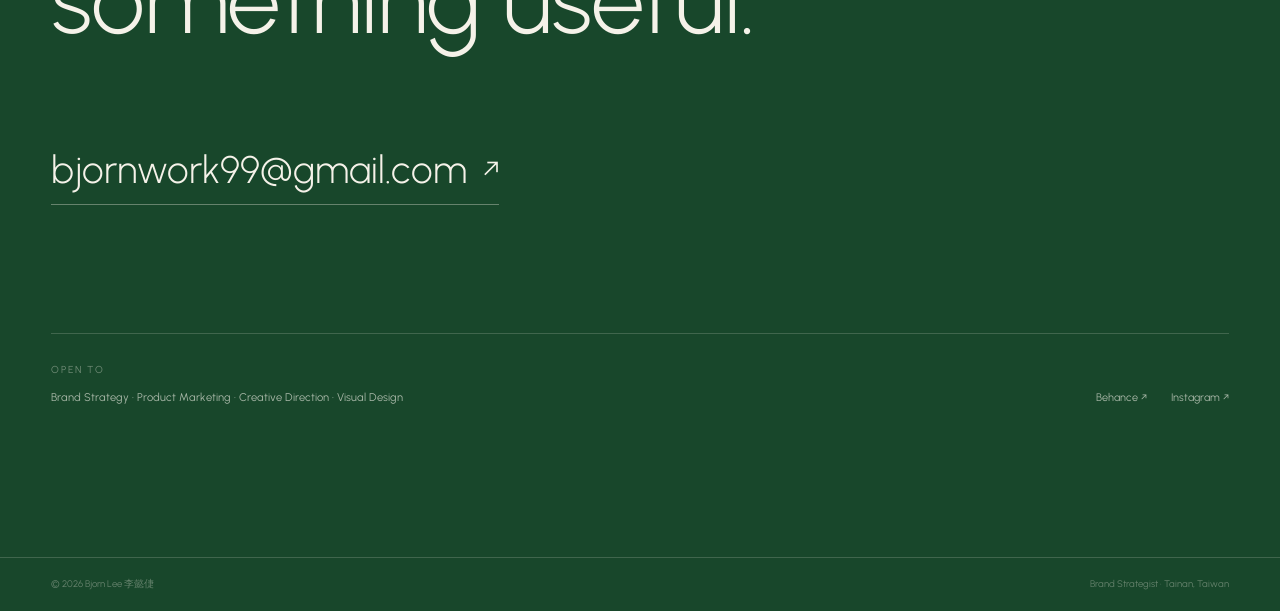
==== commit dd02c0da: "Change heading tags for consistency and clarity" ====
--- a/index.html
+++ b/index.html
@@ -127,7 +127,7 @@
           <span class="section-no mono">03</span>
           <div>
             <p class="eyebrow">Selected work　作品</p>
-            <h3>一些作品的傳送門。</h3>
+            <h2>一些作品的傳送門。</h2>
           </div>
         </div>
 
@@ -144,7 +144,7 @@
           </a>
 
           <a class="work-card" href="https://www.behance.net/gallery/255491611/10X-Espresso-Concentrate-(" target="_blank" rel="noopener noreferrer">
-              <img src="images/02.webp" alt="10XEspresso Concentrate">
+              <img src="images/02.webp" alt="10X Espresso Concentrate">
               <span class="visual-detail">02</span>
             <div class="work-overlay">
               <span class="mono">02 / PRODUCT DESIGN </span>
@@ -188,7 +188,7 @@
           <span class="section-no mono">04</span>
           <div>
             <p class="eyebrow">Impact 成果</p>
-            <h2>在過去的工作中我留下了甚麼。</em></h2>
+            <h2>在過去的工作中我留下了甚麼。</h2>
           </div>
         </div>
 
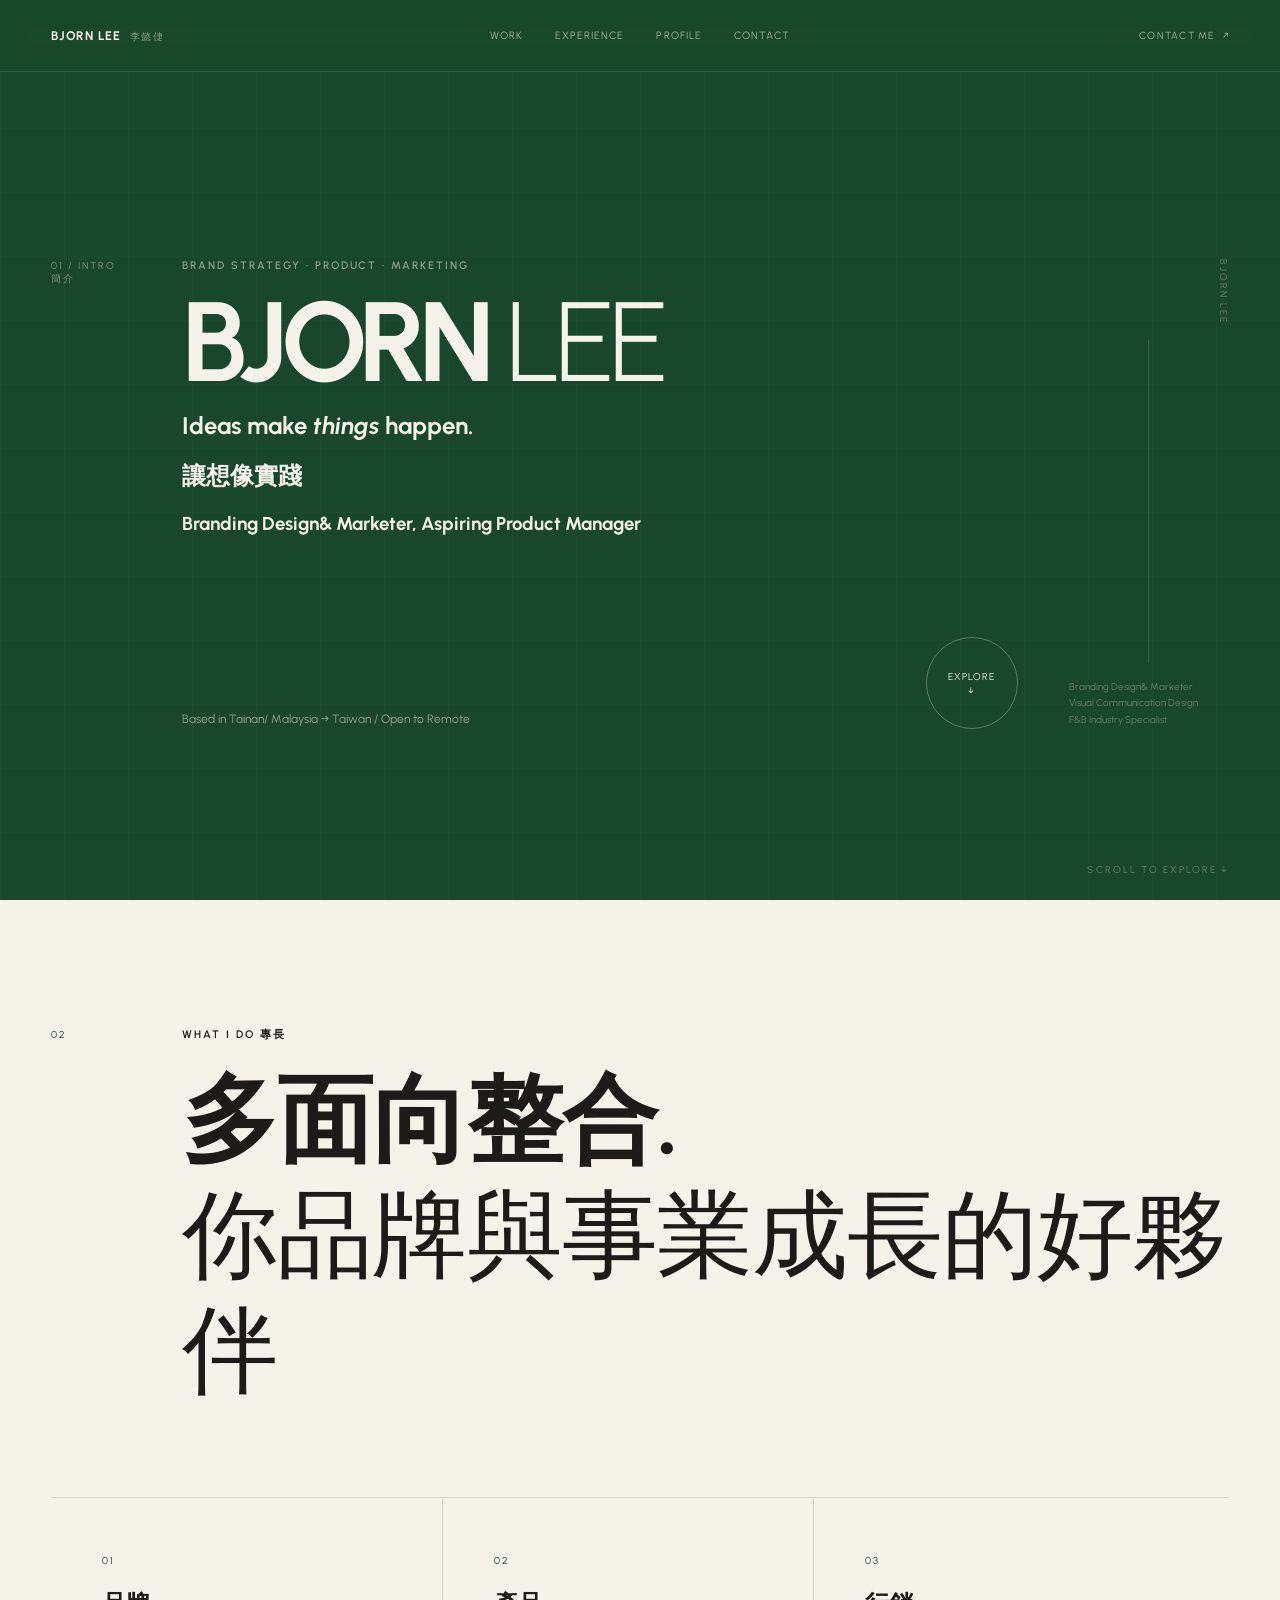
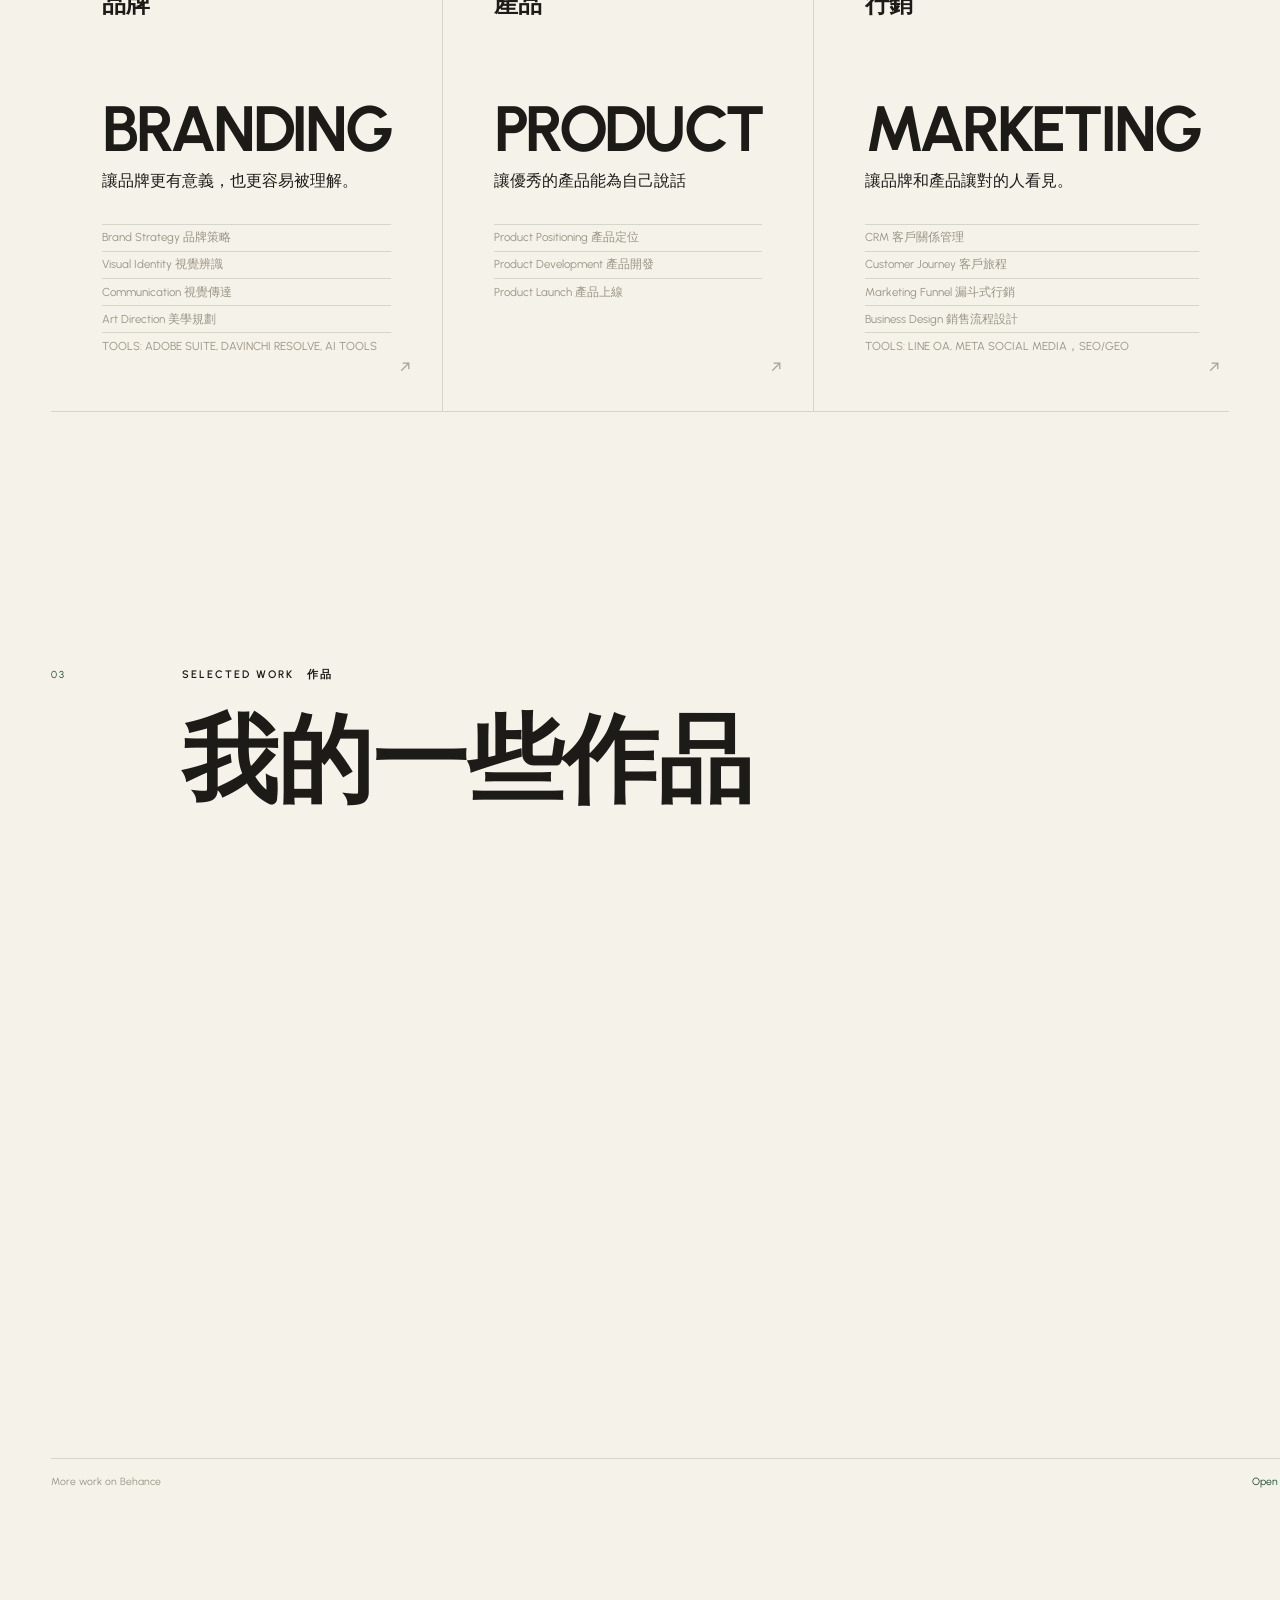
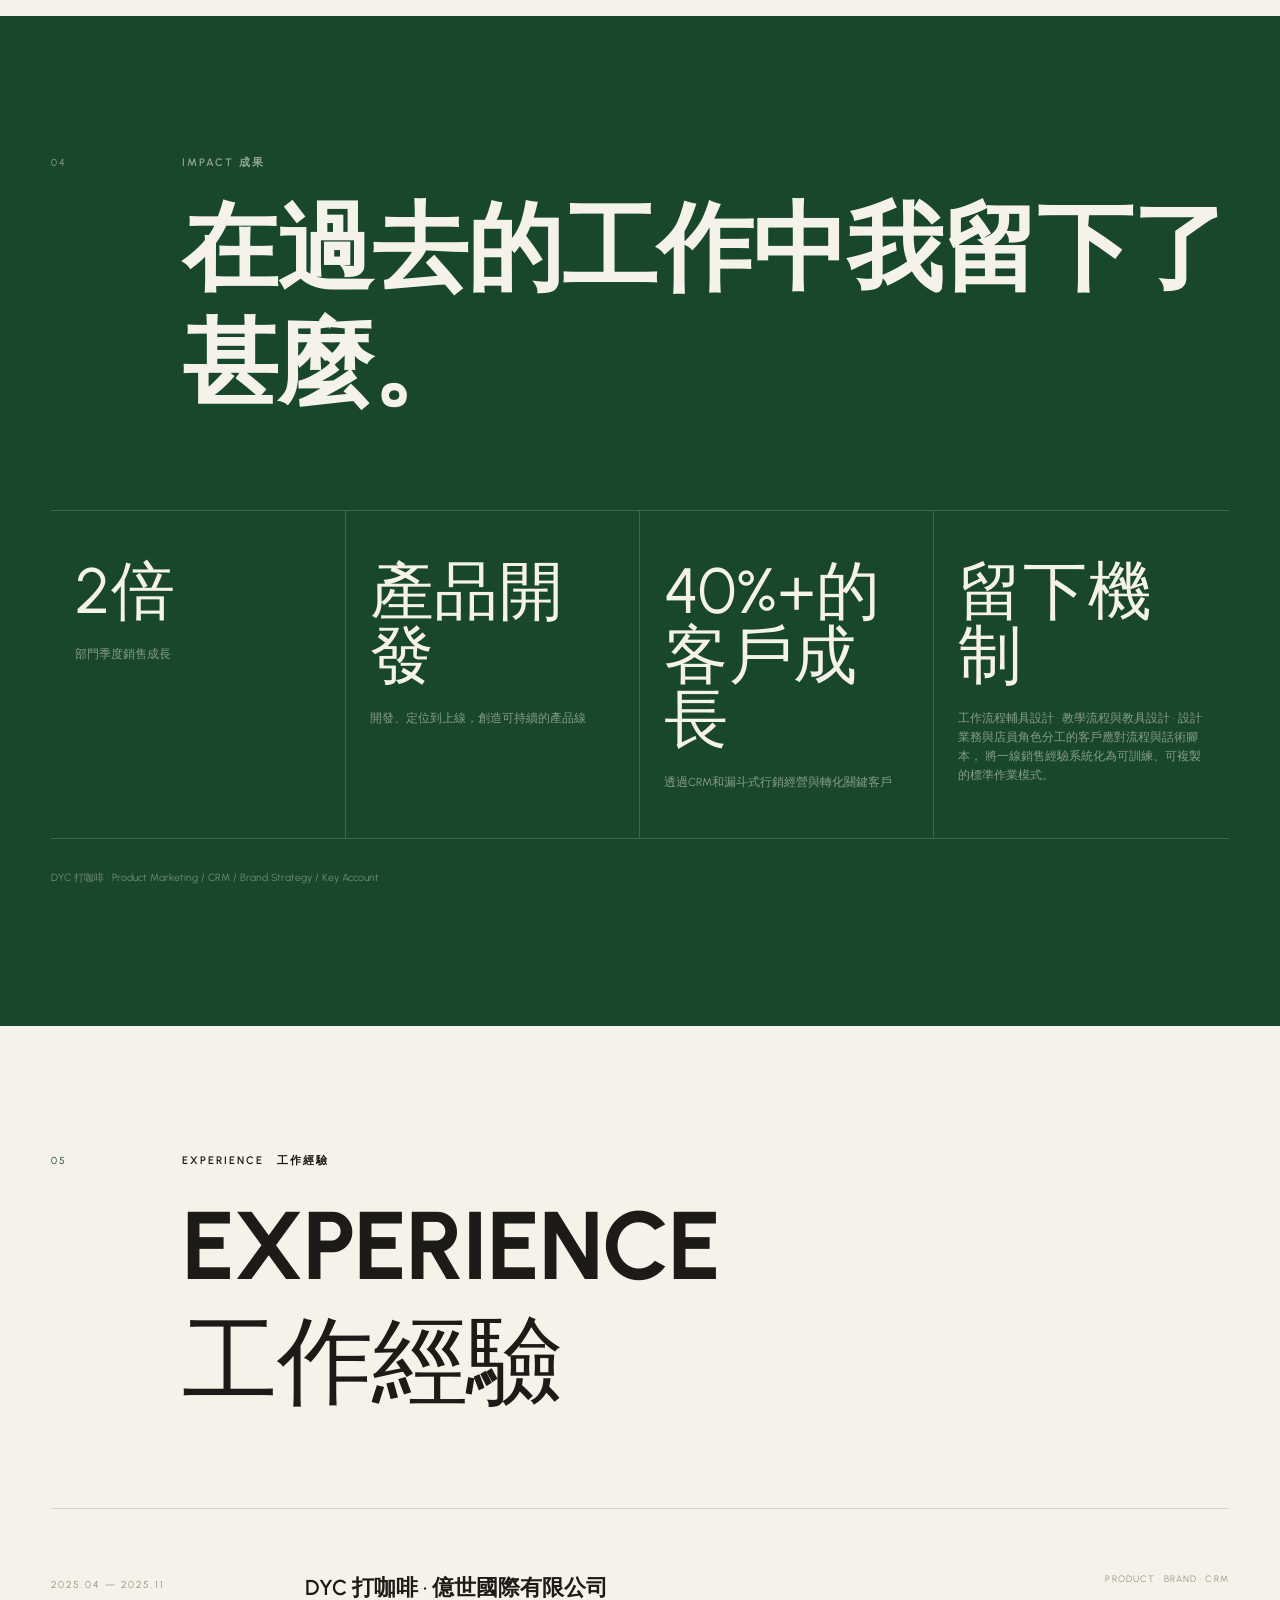
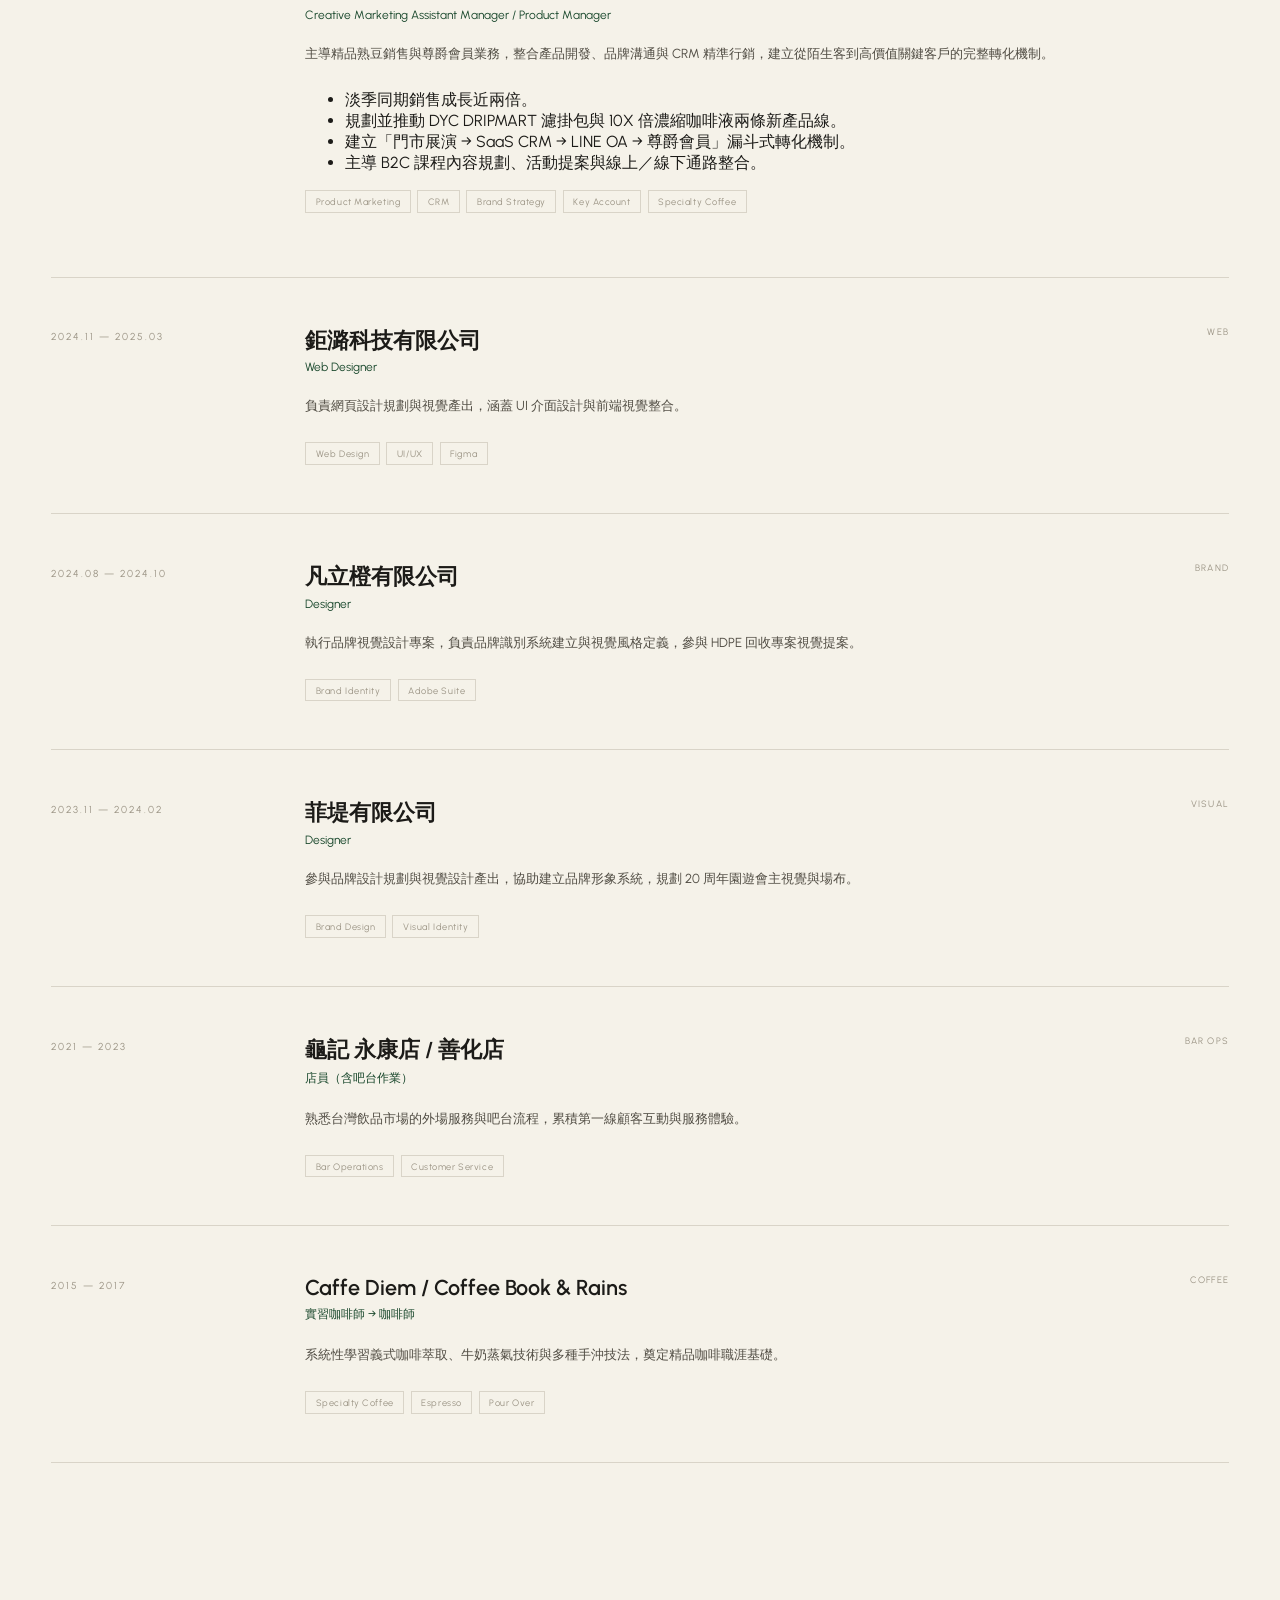
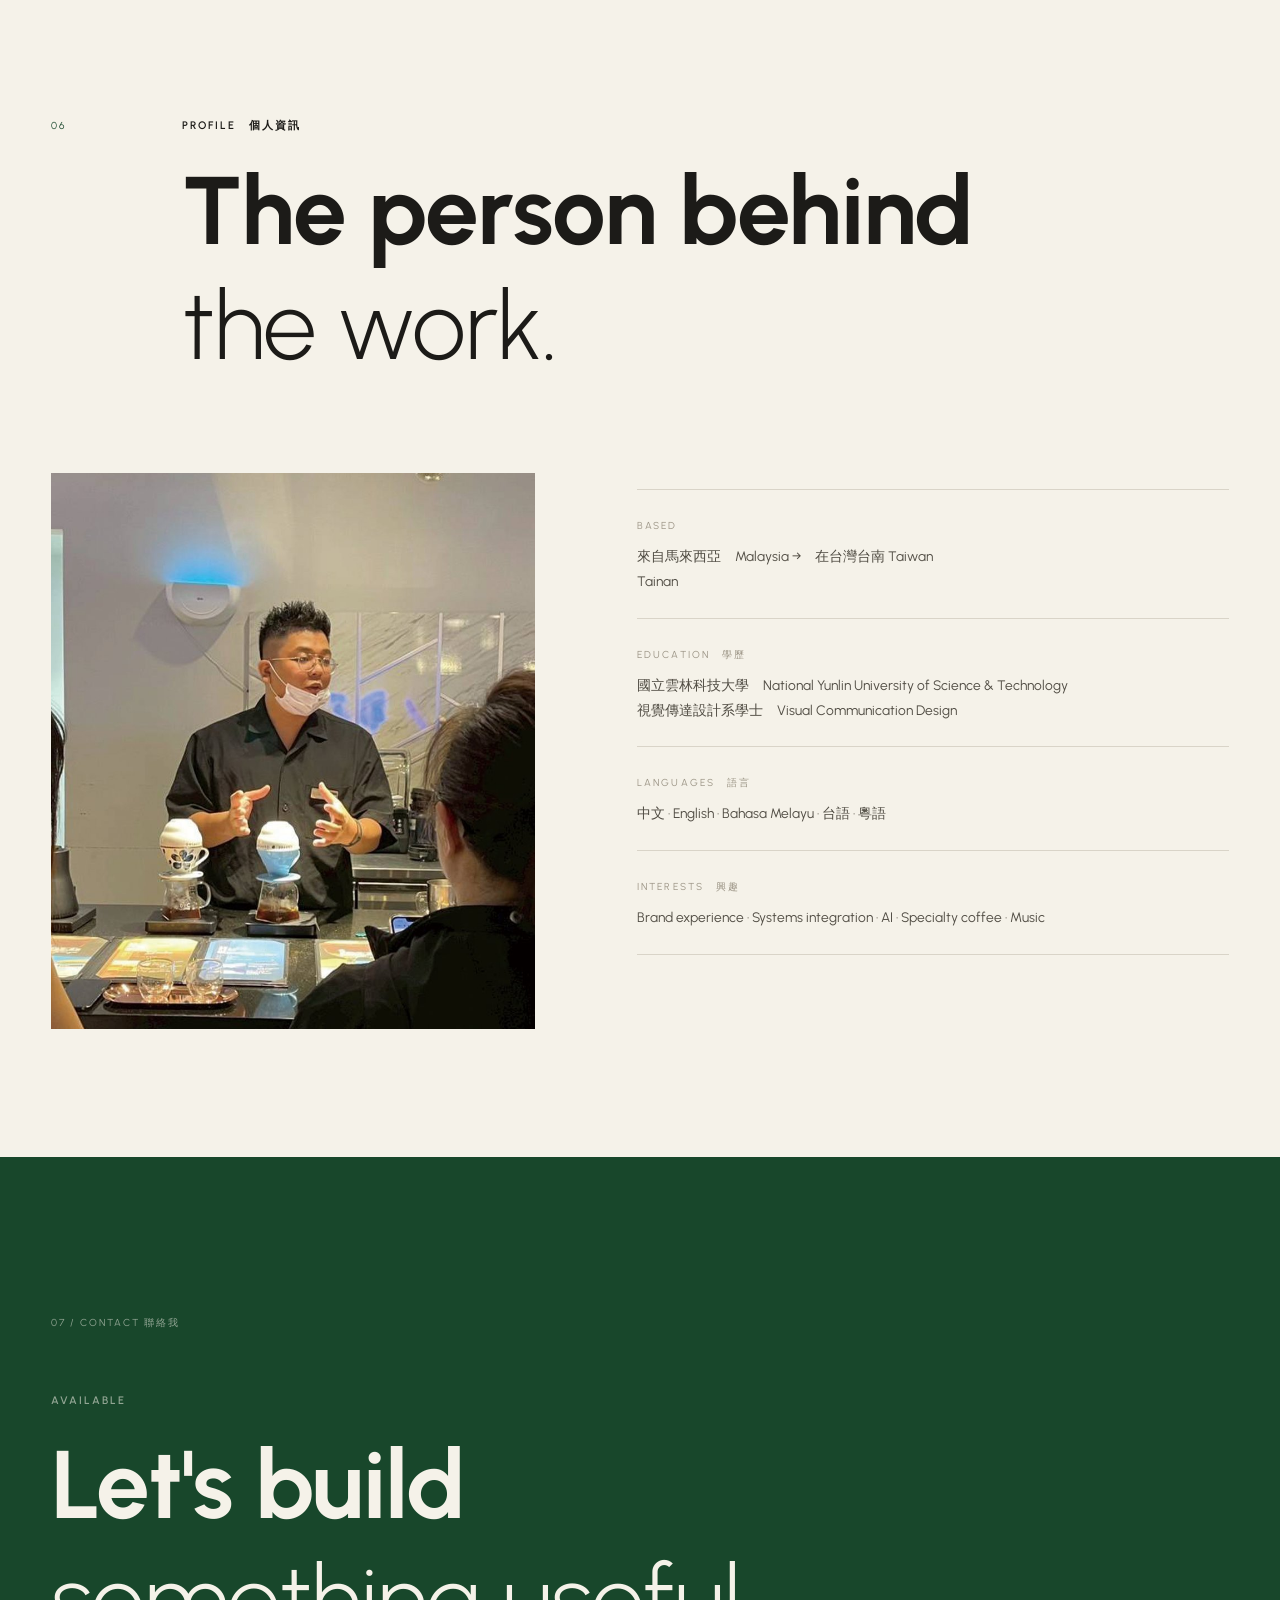
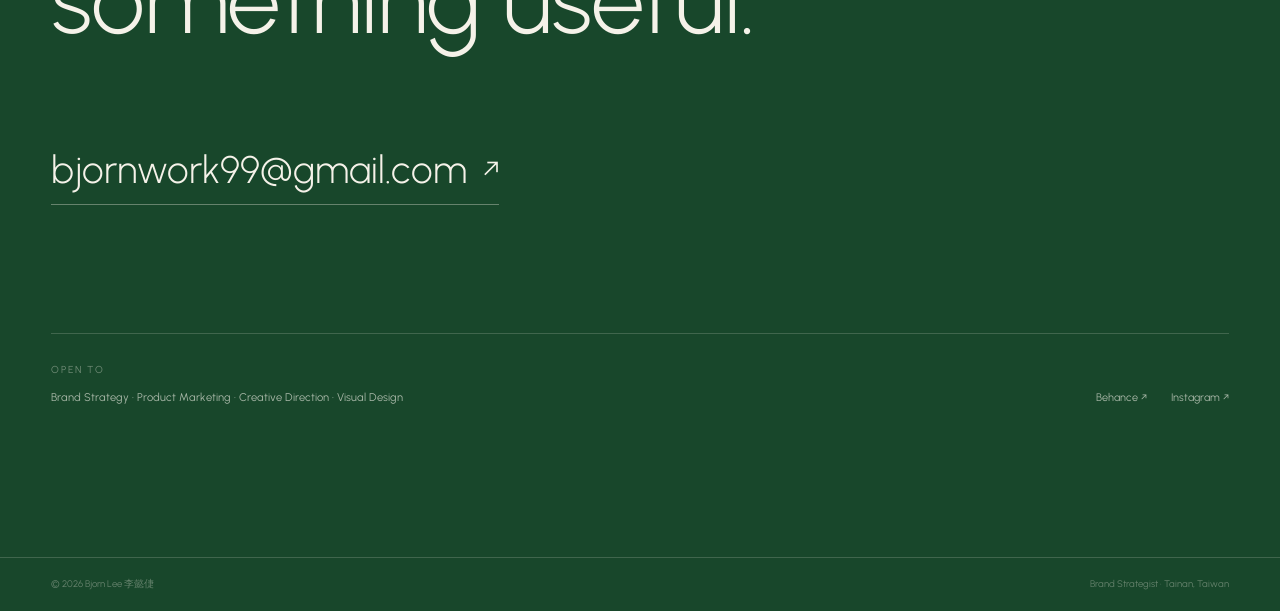
==== commit 620bf616: "Update heading text in section-intro" ====
--- a/index.html
+++ b/index.html
@@ -127,7 +127,7 @@
           <span class="section-no mono">03</span>
           <div>
             <p class="eyebrow">Selected work　作品</p>
-            <h2>一些作品的傳送門。</h2>
+            <h2>我的一些作品</h2>
           </div>
         </div>
 
--- a/style.css
+++ b/style.css
@@ -43,7 +43,7 @@
 
 a { color: inherit; text-decoration: none; }
 button { font: inherit; }
-img { max-: 100%; display: block; }
+img { max-width: 100%; display: block; }
 
 .zh,
 p,
@@ -93,7 +93,6 @@
 }
 
 .section-intro h2,
-.statement h2,
 .contact h2 {
   max-width: 1050px;
   margin: 0;
@@ -104,7 +103,6 @@
 }
 
 .section-intro h2 em,
-.statement h2 em,
 .contact h2 em {
   font-style: normal;
   font-weight: 300;
@@ -318,28 +316,13 @@
   opacity: .35;
 }
 
-/* Statement */
-.statement { padding-block: clamp(6rem, 13vw, 13rem); }
-.statement-grid {
-  display: grid;
-  grid-template-columns: 5rem 1fr;
-  gap: clamp(1rem, 4vw, 4rem);
-}
-.statement-body {
-  max-width: 680px;
-  margin: 5rem 0 0;
-  color: rgba(245,242,233,.62);
-  font-size: clamp(1rem, 1.6vw, 1.35rem);
-  line-height: 1.8;
-}
-
 /* Work */
 /* =========================
    WORK — HORIZONTAL RAIL
    ========================= */
 .work-window {
-  width: 100vw
-    margin-left: calc(50%-50vw)
+  width: 100vw;
+    margin-left: calc(50% - 50vw)
   overflow: hidden;
 }
 
@@ -593,77 +576,6 @@
   letter-spacing: .06em;
 }
 
-/* domain-expertise */
-.domain-expertise-list { border-top: 1px solid var(--line); }
-.domain-expertise-line {
-  display: grid;
-  grid-template-columns: 180px 1fr;
-  gap: 2rem;
-  padding: 1.5rem 0;
-  border-bottom: 1px solid var(--line);
-}
-.domain-expertise-title {
-  color: var(--g);
-  font-size: .8rem;
-  font-weight: 700;
-  letter-spacing: .08em;
-  text-transform: uppercase;
-}
-.domain-expertise-line p { margin: 0; color: #514d44; font-size: .85rem; line-height: 1.6; }
-.tools-row {
-  display: grid;
-  grid-template-columns: 180px 1fr;
-  gap: 2rem;
-  padding-top: 2rem;
-  color: var(--stone);
-}
-.tools-row p { margin: 0; font-size: .72rem; }
-
-/* Process */
-.process-section { padding-block: clamp(6rem, 11vw, 11rem); }
-.process-grid {
-  display: grid;
-  grid-template-columns: repeat(4, 1fr);
-  border-top: 1px solid var(--dark-line);
-}
-.process-grid article {
-  min-height: 300px;
-  padding: 2rem 1.5rem;
-  border-right: 1px solid var(--dark-line);
-}
-.process-grid article:last-child { border-right: 0; }
-.process-grid article > span { color: rgba(245,242,233,.38); }
-.process-grid h3 {
-  margin: 5rem 0 1rem;
-  font-size: 1rem;
-  letter-spacing: .05em;
-}
-.process-grid p { max-width: 210px; margin: 0; color: rgba(245,242,233,.55); font-size: .75rem; line-height: 1.7; }
-
-/* Coffee */
-.coffee-grid {
-  display: grid;
-  grid-template-columns: 1fr 1fr;
-  gap: clamp(3rem, 10vw, 10rem);
-}
-.coffee-title h2 {
-  margin: 0;
-  font-size: clamp(4rem, 9vw, 9rem);
-  line-height: .82;
-  letter-spacing: -.065em;
-}
-.coffee-title h2 em { font-style: normal; font-weight: 300; }
-.coffee-copy { padding-top: 4rem; }
-.coffee-lead { font-size: clamp(1.3rem, 2.5vw, 2rem); line-height: 1.35; margin: 0 0 2rem; }
-.coffee-copy > p:not(.coffee-lead) { max-width: 580px; color: #625d52; font-size: .85rem; line-height: 1.9; }
-.coffee-tags { display: flex; flex-wrap: wrap; gap: .45rem; margin-top: 2.5rem; }
-.coffee-tags span {
-  padding: .4rem .7rem;
-  background: var(--cream2);
-  color: var(--g);
-  font-size: .62rem;
-}
-
 /* Profile */
 .profile-grid {
   display: grid;
@@ -750,15 +662,10 @@
   .impact-item:nth-child(2) { border-right: 0; }
   .impact-item:nth-child(3) { border-top: 1px solid var(--dark-line); }
   .impact-item:nth-child(4) { border-top: 1px solid var(--dark-line); }
-  .process-grid { grid-template-columns: repeat(2, 1fr); }
-  .process-grid article:nth-child(2) { border-right: 0; }
-  .process-grid article:nth-child(3),
-  .process-grid article:nth-child(4) { border-top: 1px solid var(--dark-line); }
 }
 
 @media (max-width: 680px) {
   .section-intro,
-  .statement-grid { grid-template-columns: 1fr; gap: 1.5rem; }
   .section-no { min-width: auto; }
   .hero-grid { grid-template-columns: 1fr; padding-block: 6rem 5rem; }
   .hero-index { margin-bottom: 1rem; }
@@ -766,8 +673,6 @@
   .circle-link { width: 76px; height: 76px; }
   .experience-row { grid-template-columns: 1fr; gap: 1rem; }
   .exp-heading { flex-direction: column; gap: .6rem; }
-  .domain-expertise-line,
-  .tools-row { grid-template-columns: 1fr; gap: .5rem; }
   .coffee-grid,
   .profile-grid { grid-template-columns: 1fr; }
   .coffee-copy { padding-top: 0; }
@@ -785,16 +690,11 @@
   .hero-copy h1 { font-size: clamp(3rem, 14vw, 5rem); }
   .section { padding-block: 5rem; }
   .section-intro h2,
-  .statement h2,
   .contact h2 { font-size: clamp(2.7rem, 12vw, 4.5rem); }
   .impact-grid { grid-template-columns: 1fr; }
   .impact-item,
   .impact-item:nth-child(n) { border-right: 0; border-top: 1px solid var(--dark-line); }
   .impact-item:first-child { border-top: 0; }
-  .process-grid { grid-template-columns: 1fr; }
-  .process-grid article,
-  .process-grid article:nth-child(n) { border-right: 0; border-top: 1px solid var(--dark-line); }
-  .process-grid article:first-child { border-top: 0; }
   .site-footer .container { flex-direction: column; }
 }
 
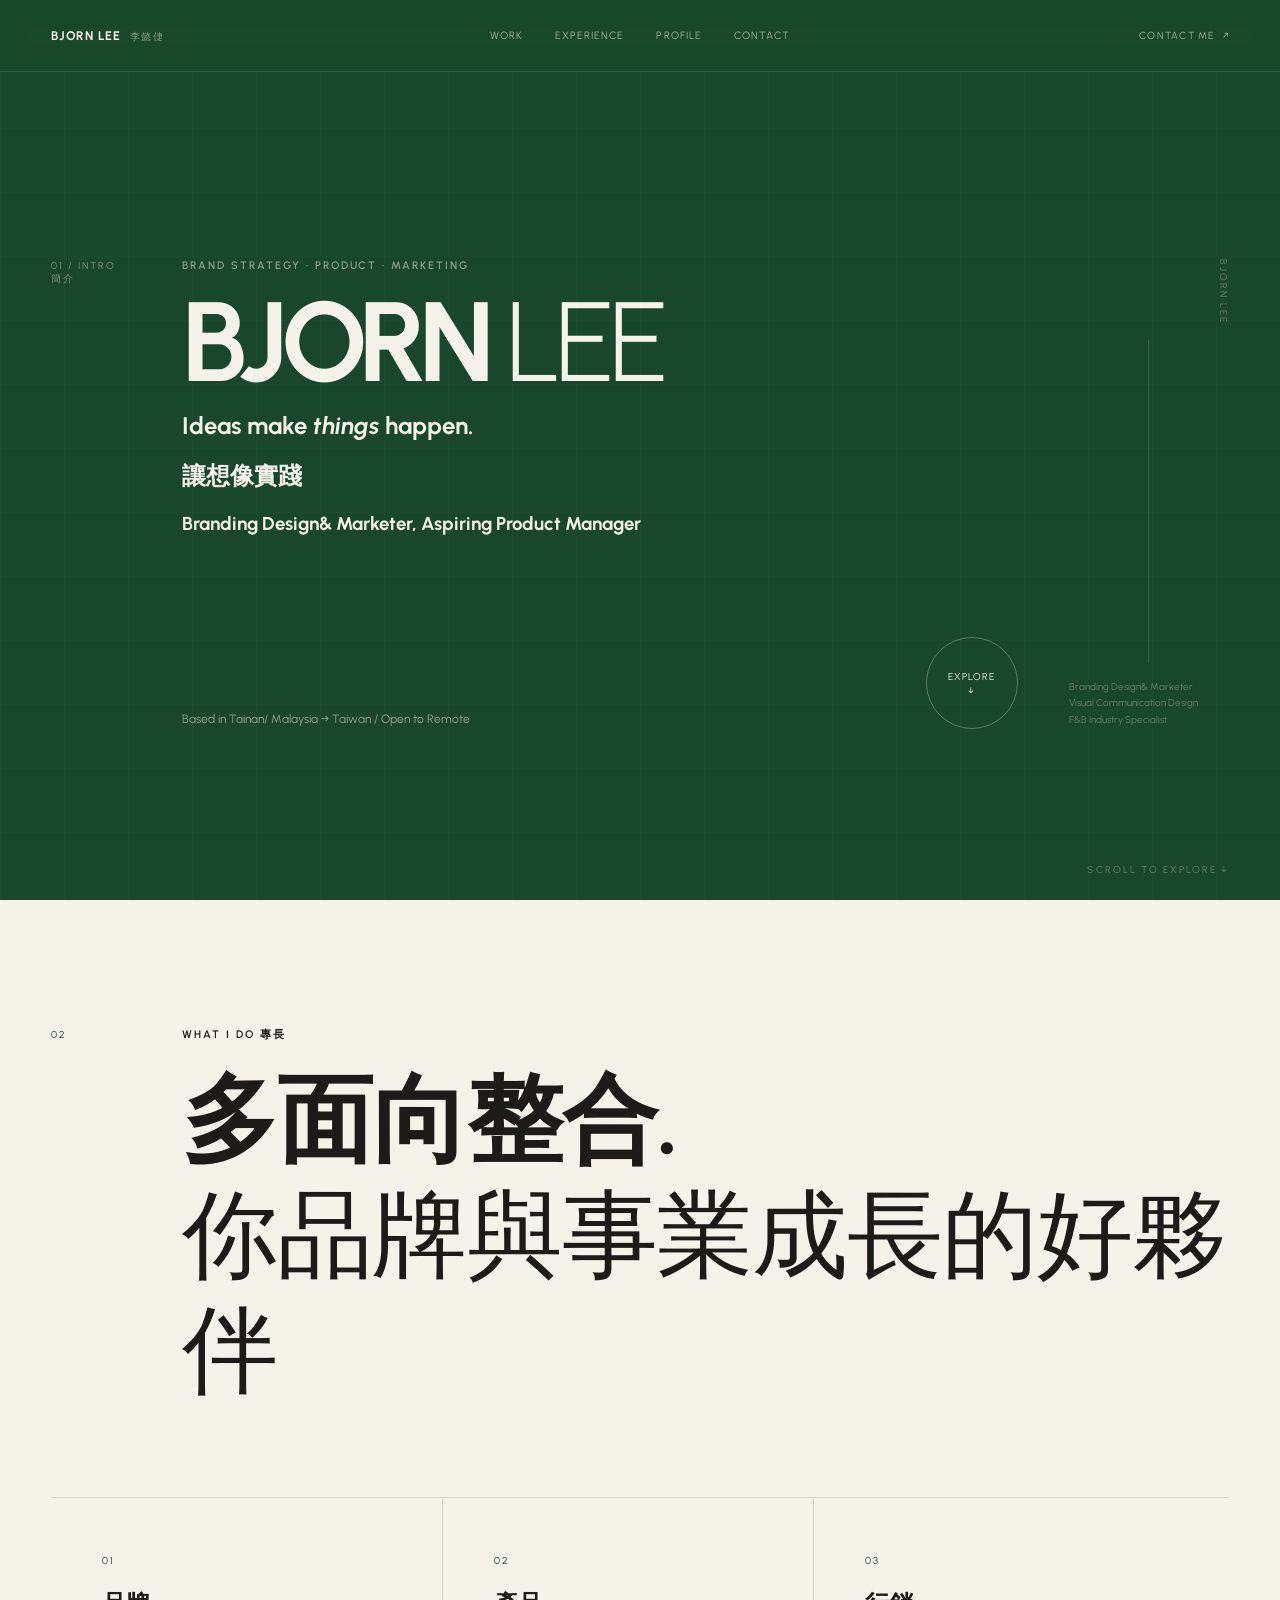
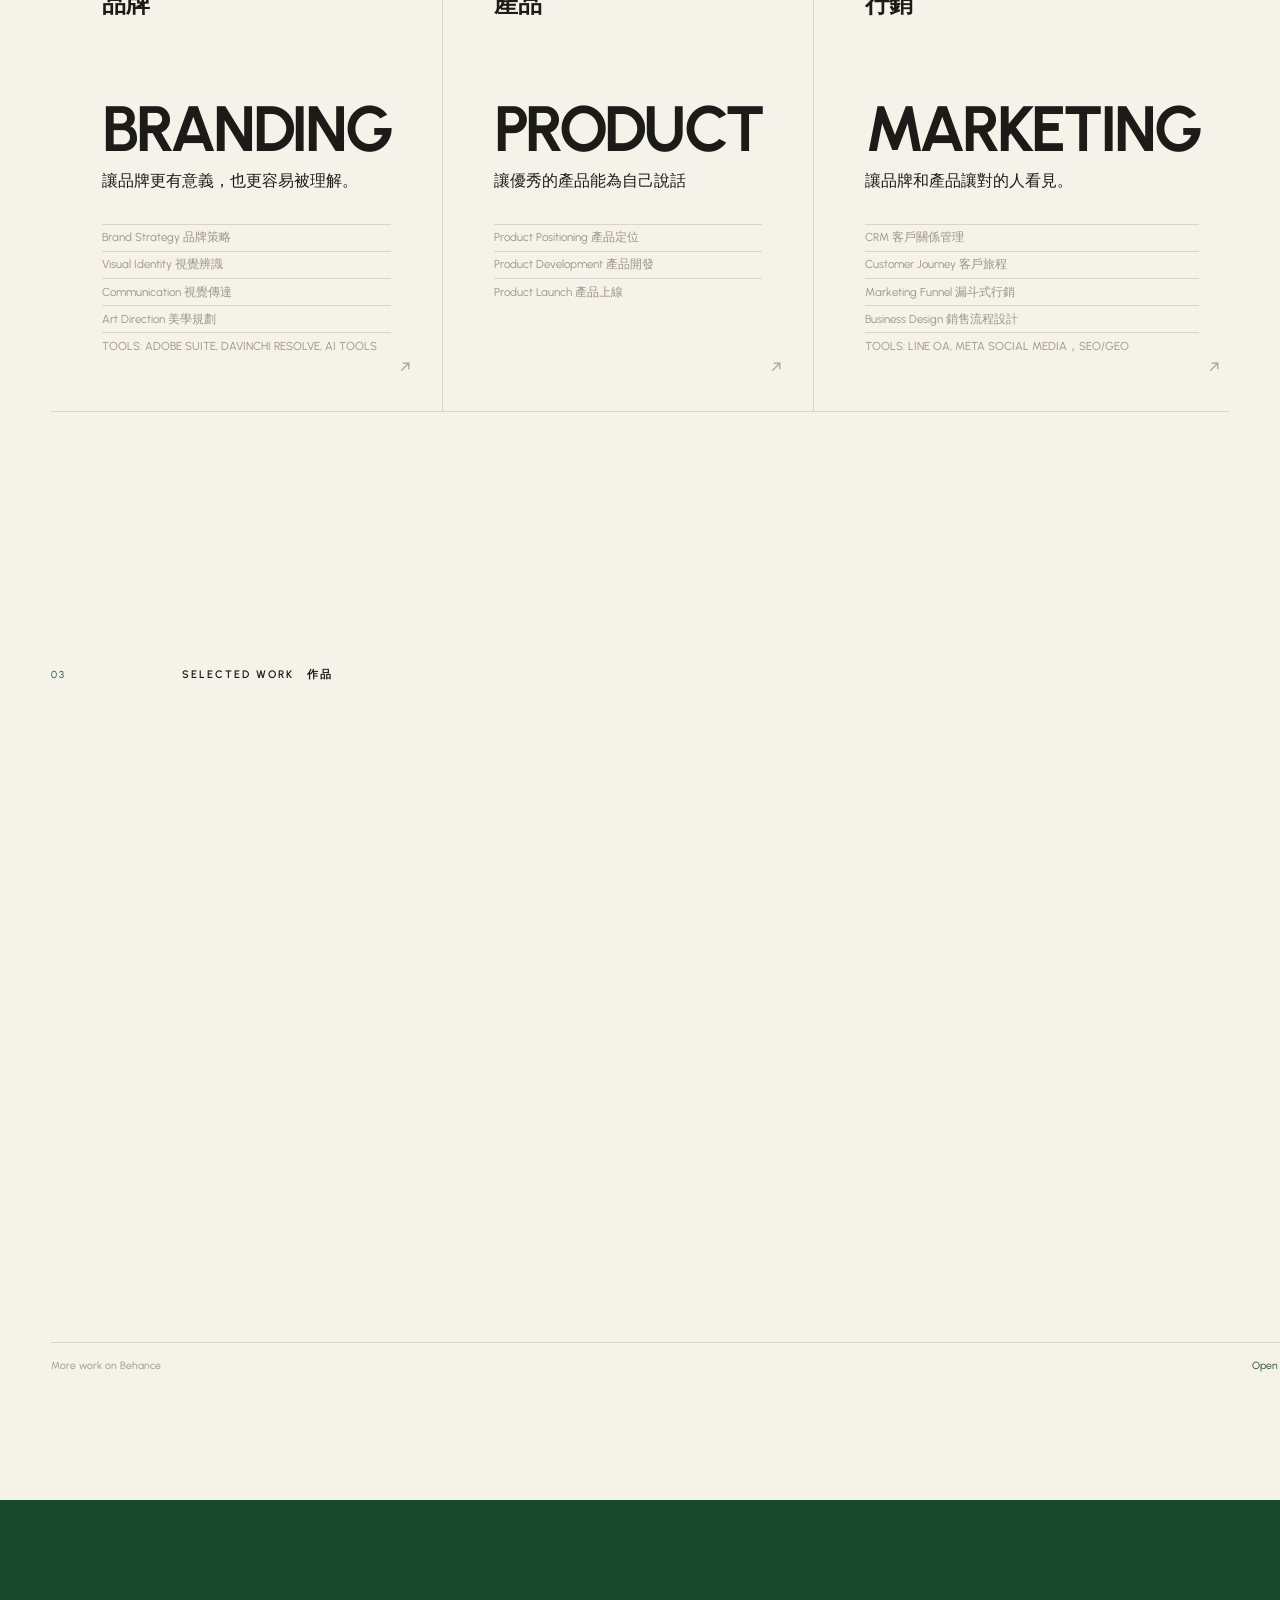
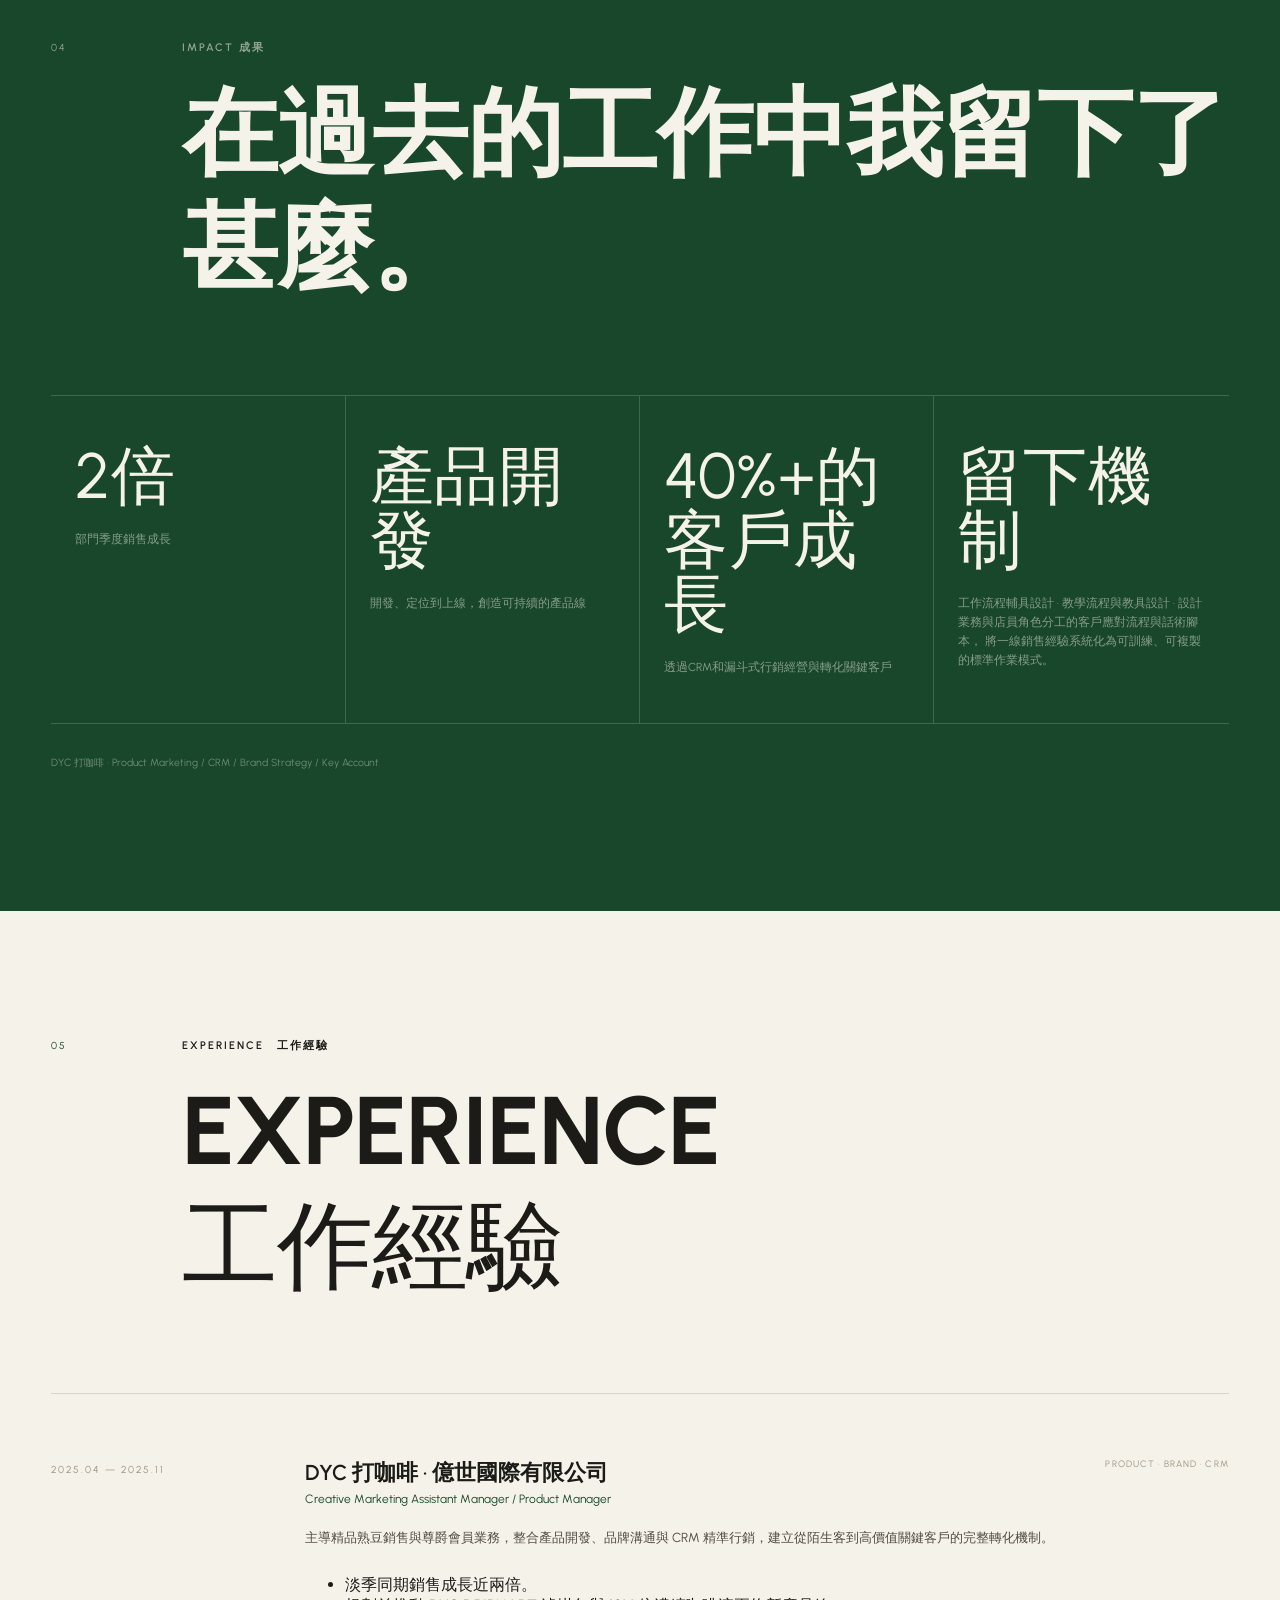
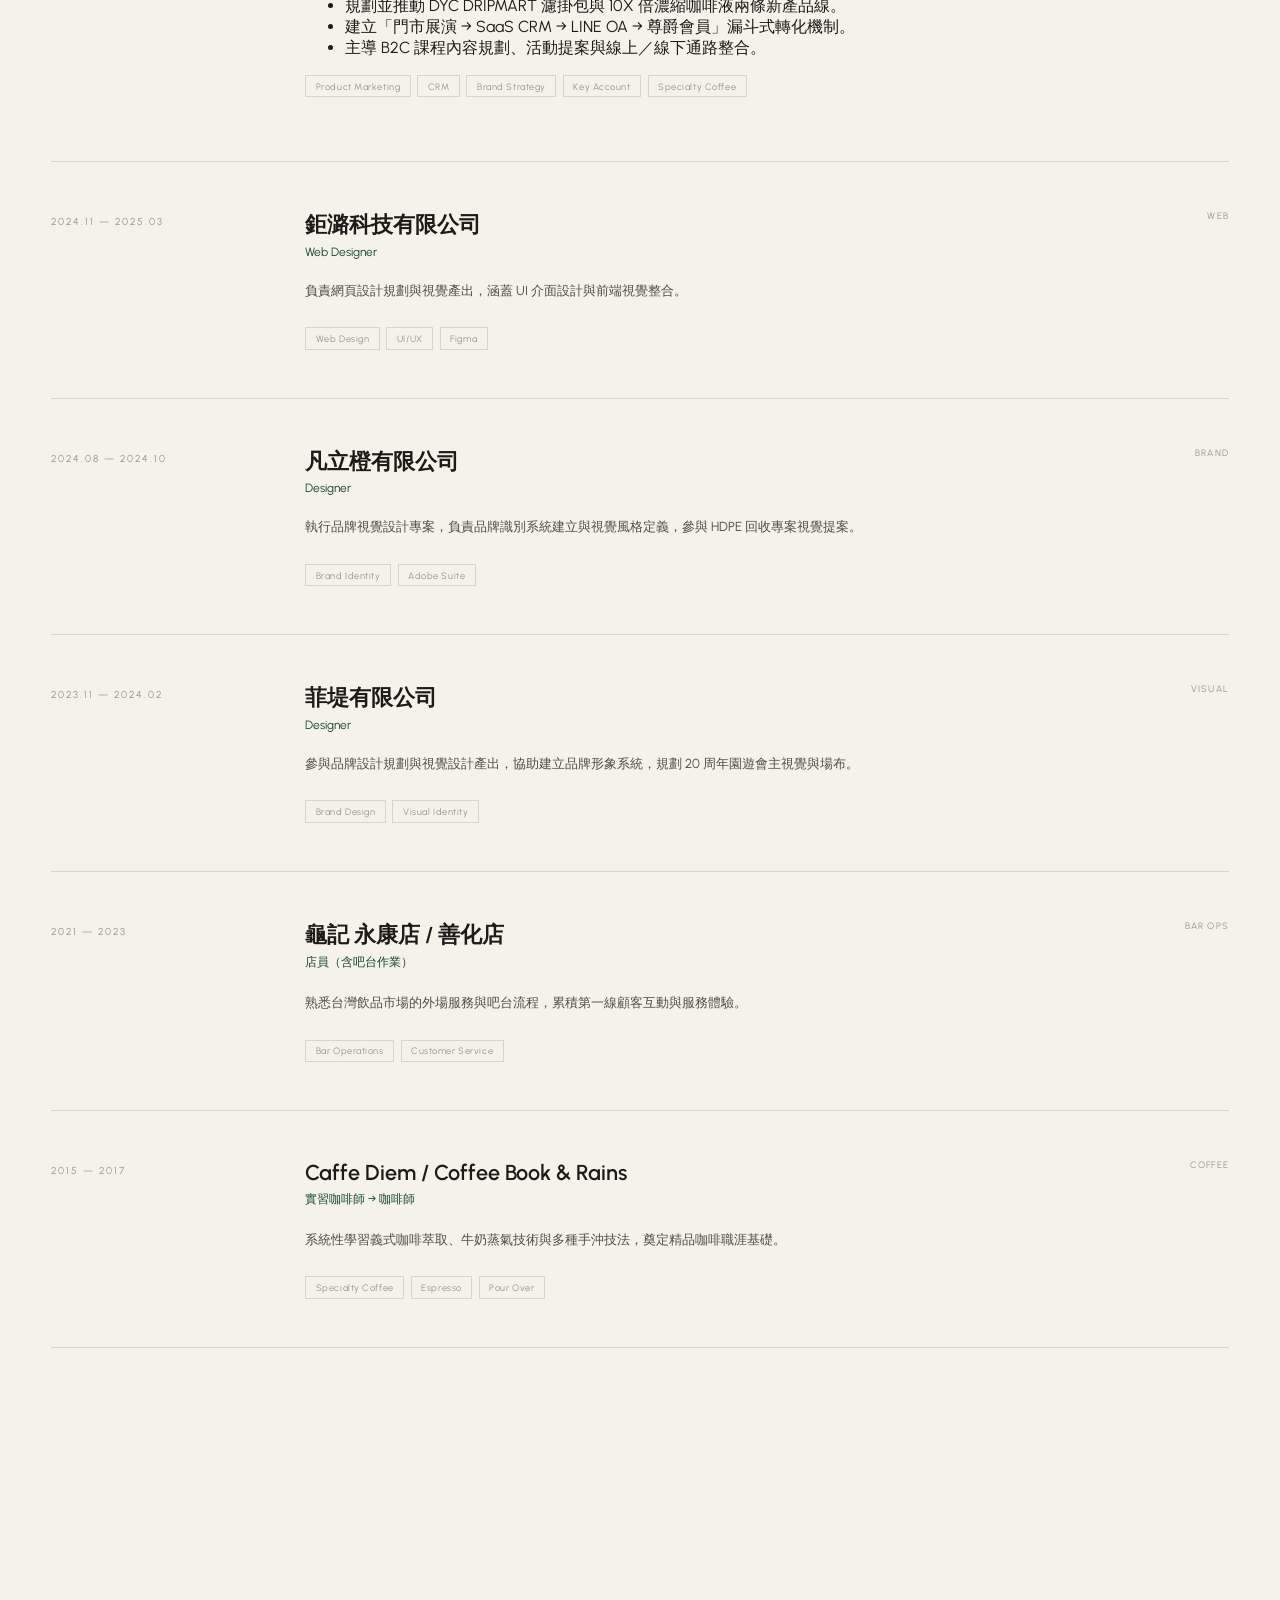
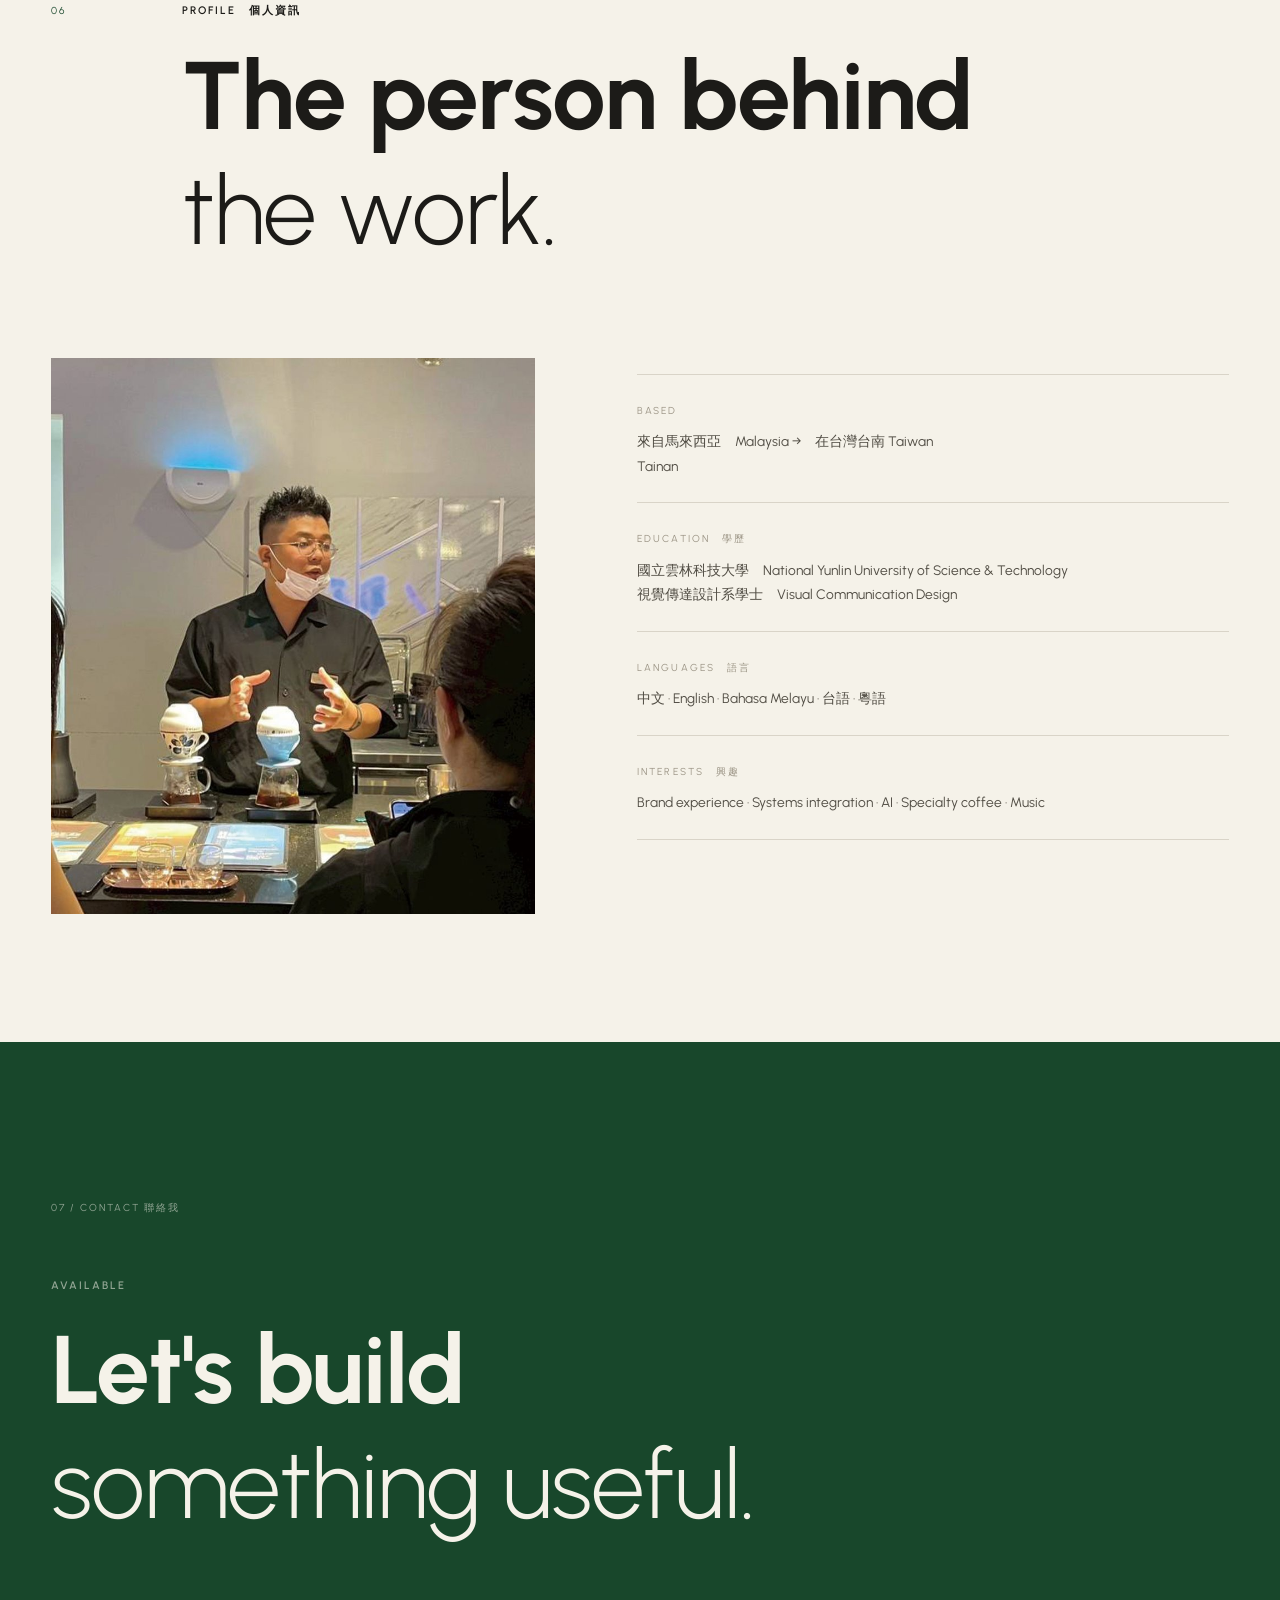
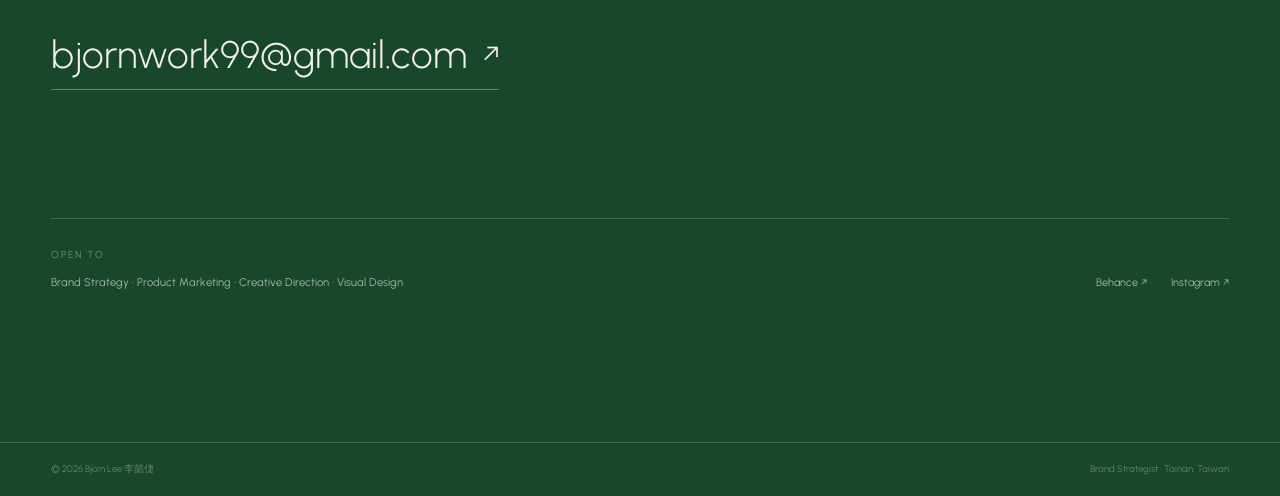
==== commit 8733954c: "Remove heading '我的一些作品' from index.html" ====
--- a/index.html
+++ b/index.html
@@ -127,7 +127,6 @@
           <span class="section-no mono">03</span>
           <div>
             <p class="eyebrow">Selected work　作品</p>
-            <h2>我的一些作品</h2>
           </div>
         </div>
 
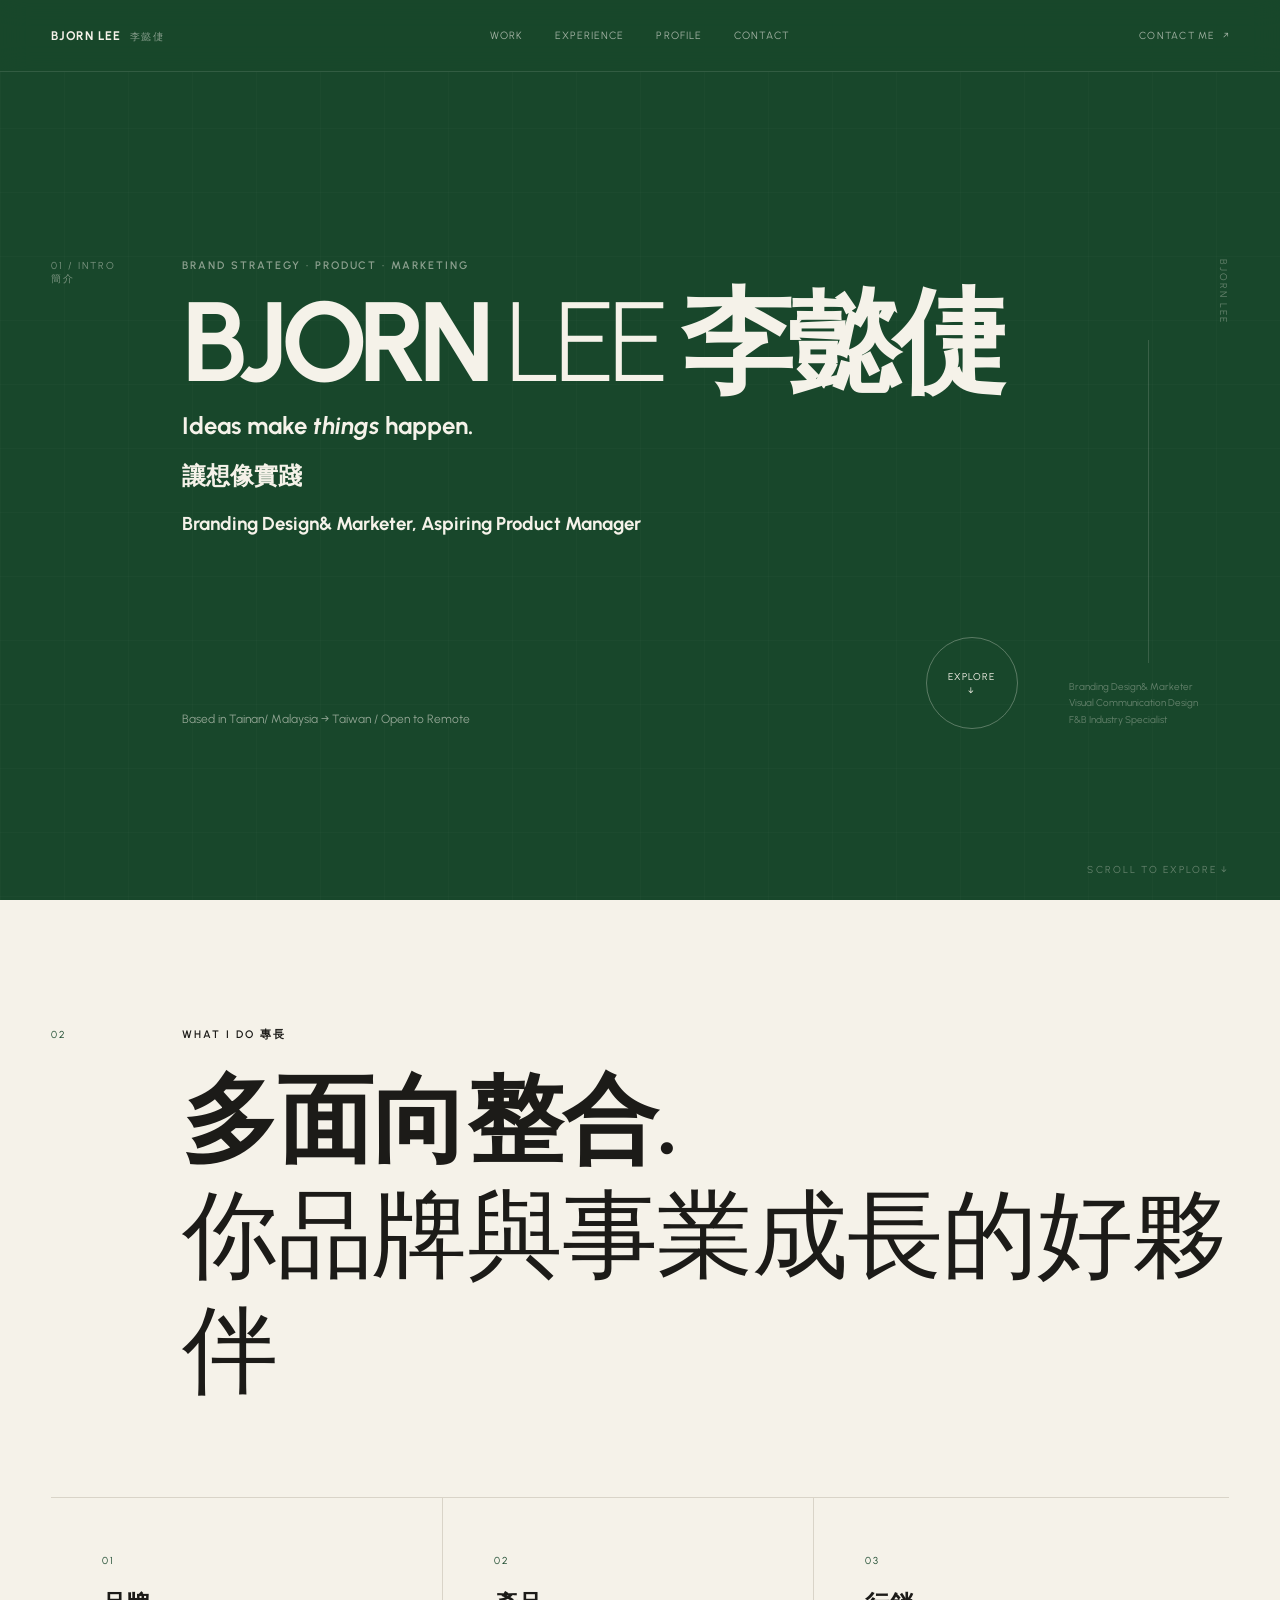
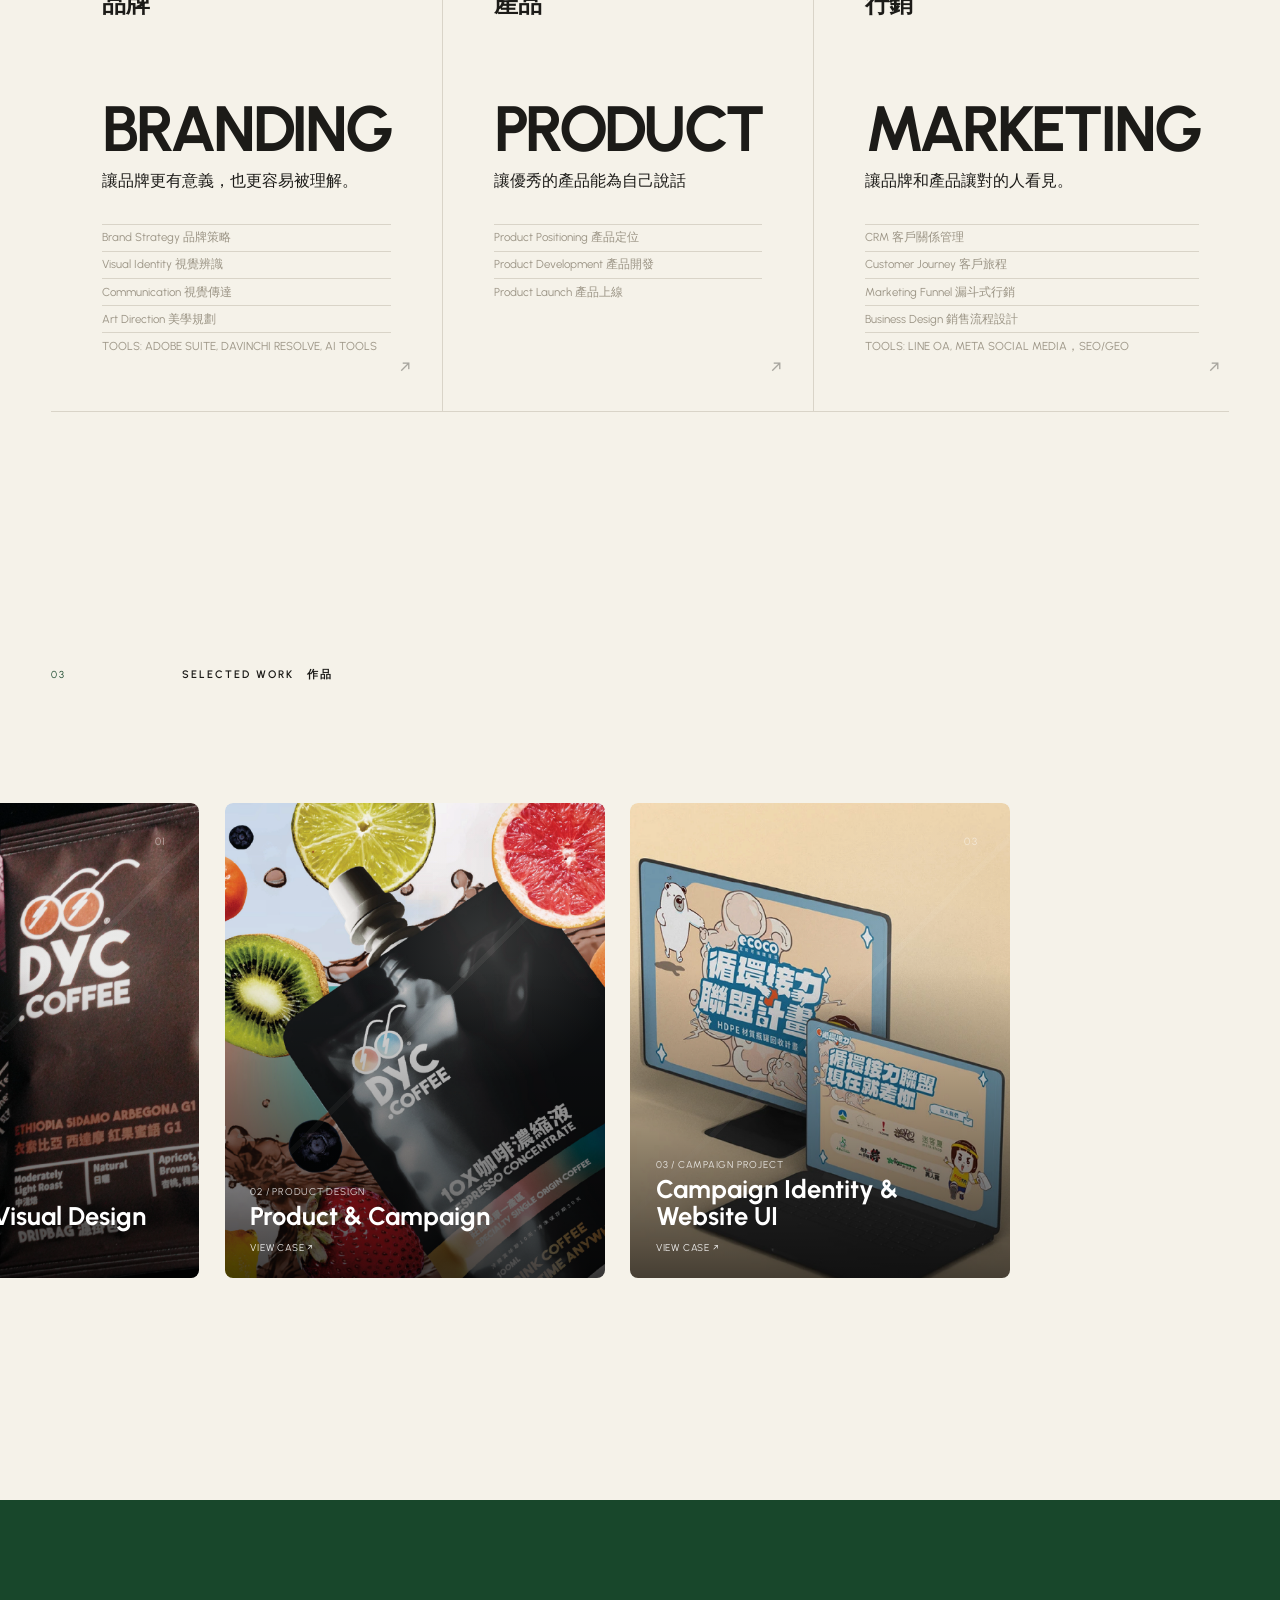
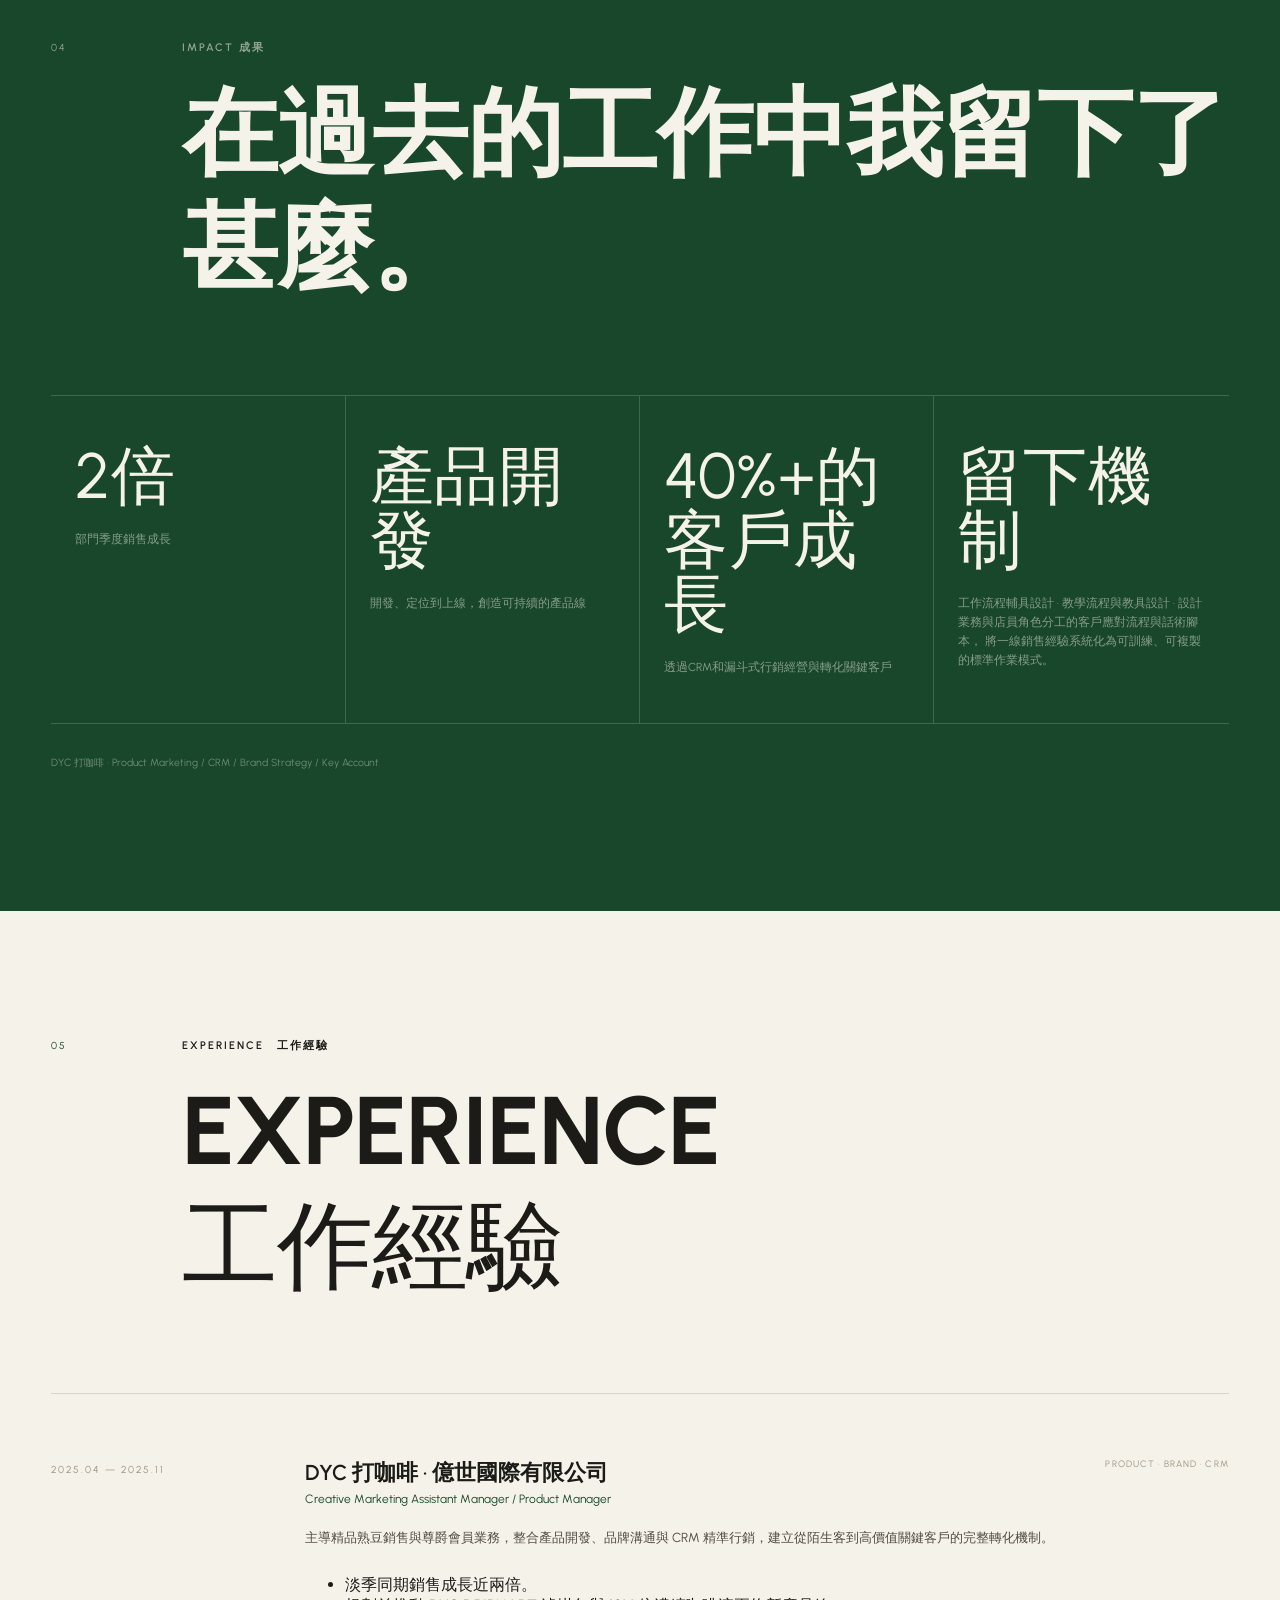
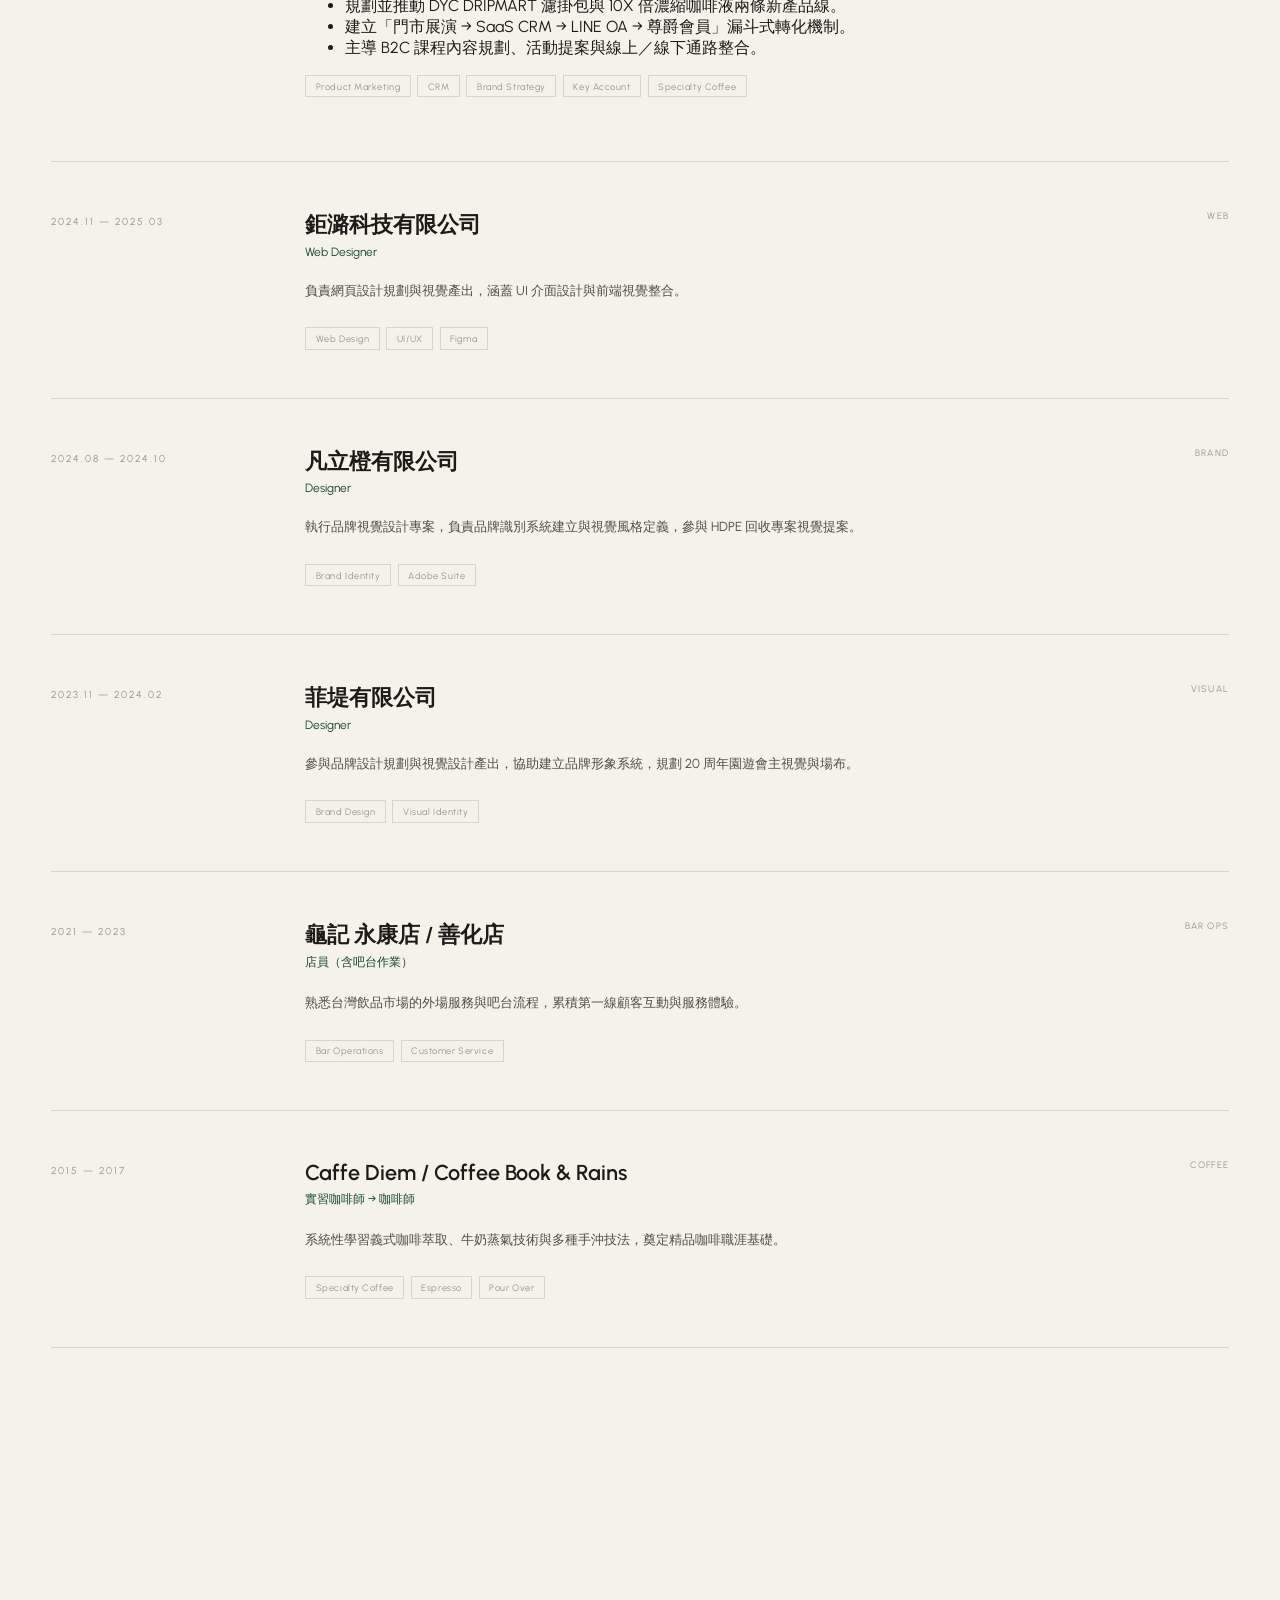
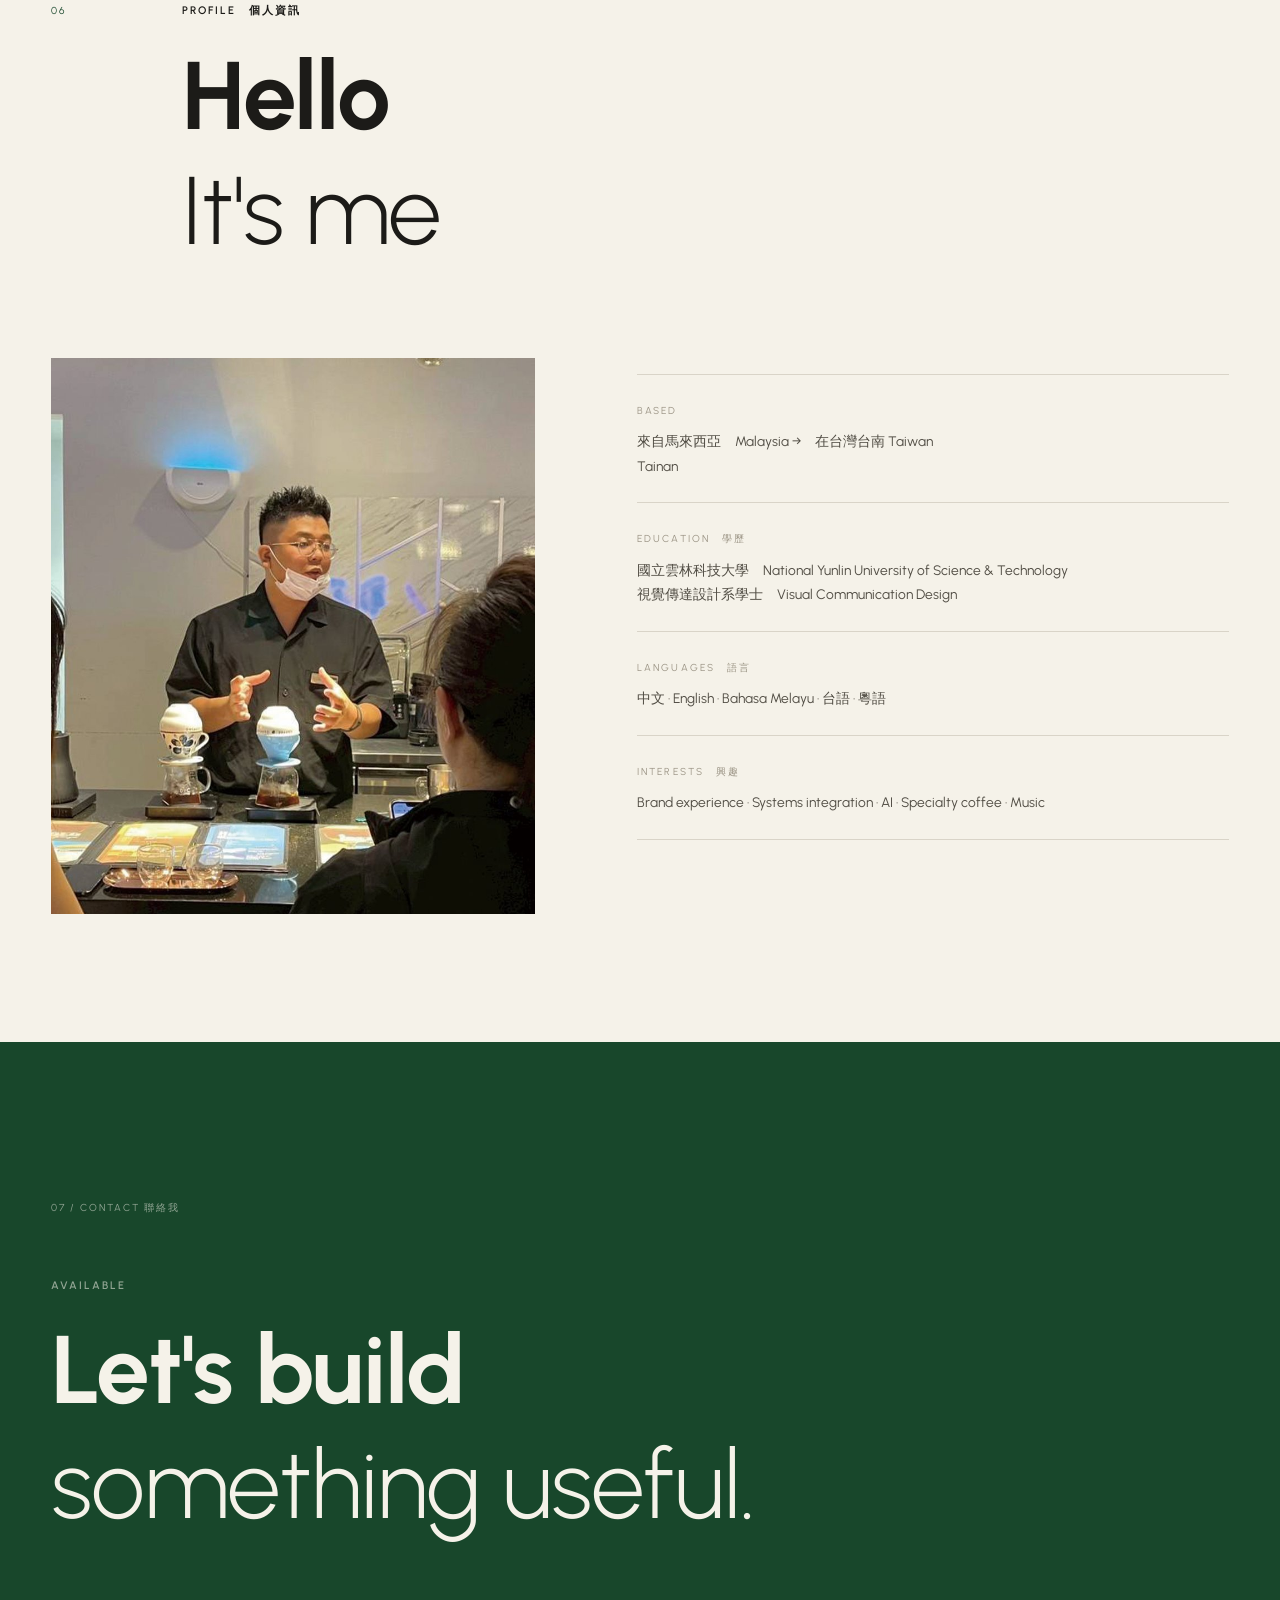
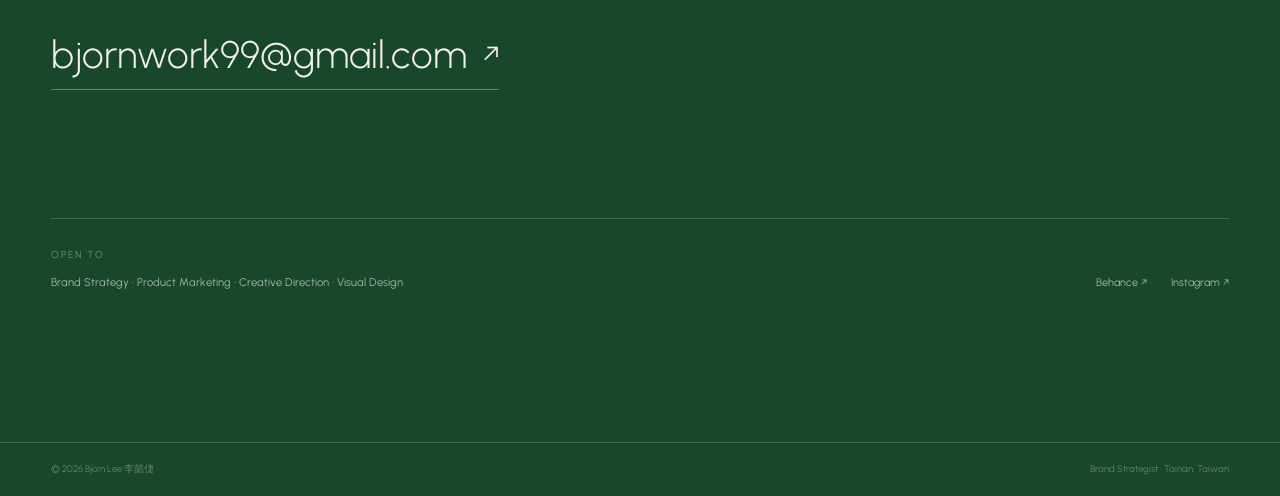
==== commit 6e4d09fb: "Update name and profile introduction in index.html" ====
--- a/index.html
+++ b/index.html
@@ -40,7 +40,7 @@
 
         <div class="hero-copy">
           <p class="eyebrow">Brand Strategy · Product · Marketing</p>
-          <h1>BJORN <em>LEE</em></h1>
+          <h1>BJORN <em>LEE</em> 李懿倢</h1>
           <h2>Ideas make <em>things </em> happen.</h2>
           <h2>讓想像實踐</h2>
           <h3>Branding Design& Marketer, Aspiring Product Manager</h3>
@@ -291,7 +291,7 @@
           <span class="section-no mono">06</span>
           <div>
             <p class="eyebrow">Profile　個人資訊</p>
-            <h2>The person behind<br><em>the work.</em></h2>
+            <h2>Hello<br><em>It's me</em></h2>
           </div>
         </div>
 
--- a/style.css
+++ b/style.css
@@ -1,4 +1,4 @@
-/* BJORN LEE — Personal Brand Website / V1 */
+ /* BJORN LEE — Personal Brand Website / V1 */
 
 :root {
   --g: #18472b;
@@ -322,8 +322,18 @@
    ========================= */
 .work-window {
   width: 100vw;
-    margin-left: calc(50% - 50vw)
-  overflow: hidden;
+  margin-left: calc(50% - 50vw);
+
+  overflow-x: auto;
+  overflow-y: hidden;
+
+  scrollbar-width: none;
+  -ms-overflow-style: none;
+  scroll-behavior: auto;
+}
+
+.work-window::-webkit-scrollbar {
+  display: none;
 }
 
 .work-scroll {
@@ -335,7 +345,7 @@
   /* 從 container 左側延伸到 viewport 右側 */
   width: max-content;
   max-width: none;
-  overflow-y: hidden;
+  overflow-y: visible;
   padding: .75rem calc(var(--pad) * 0.5) 2rem;
   scrollbar-width: none;
   -ms-overflow-style: none;
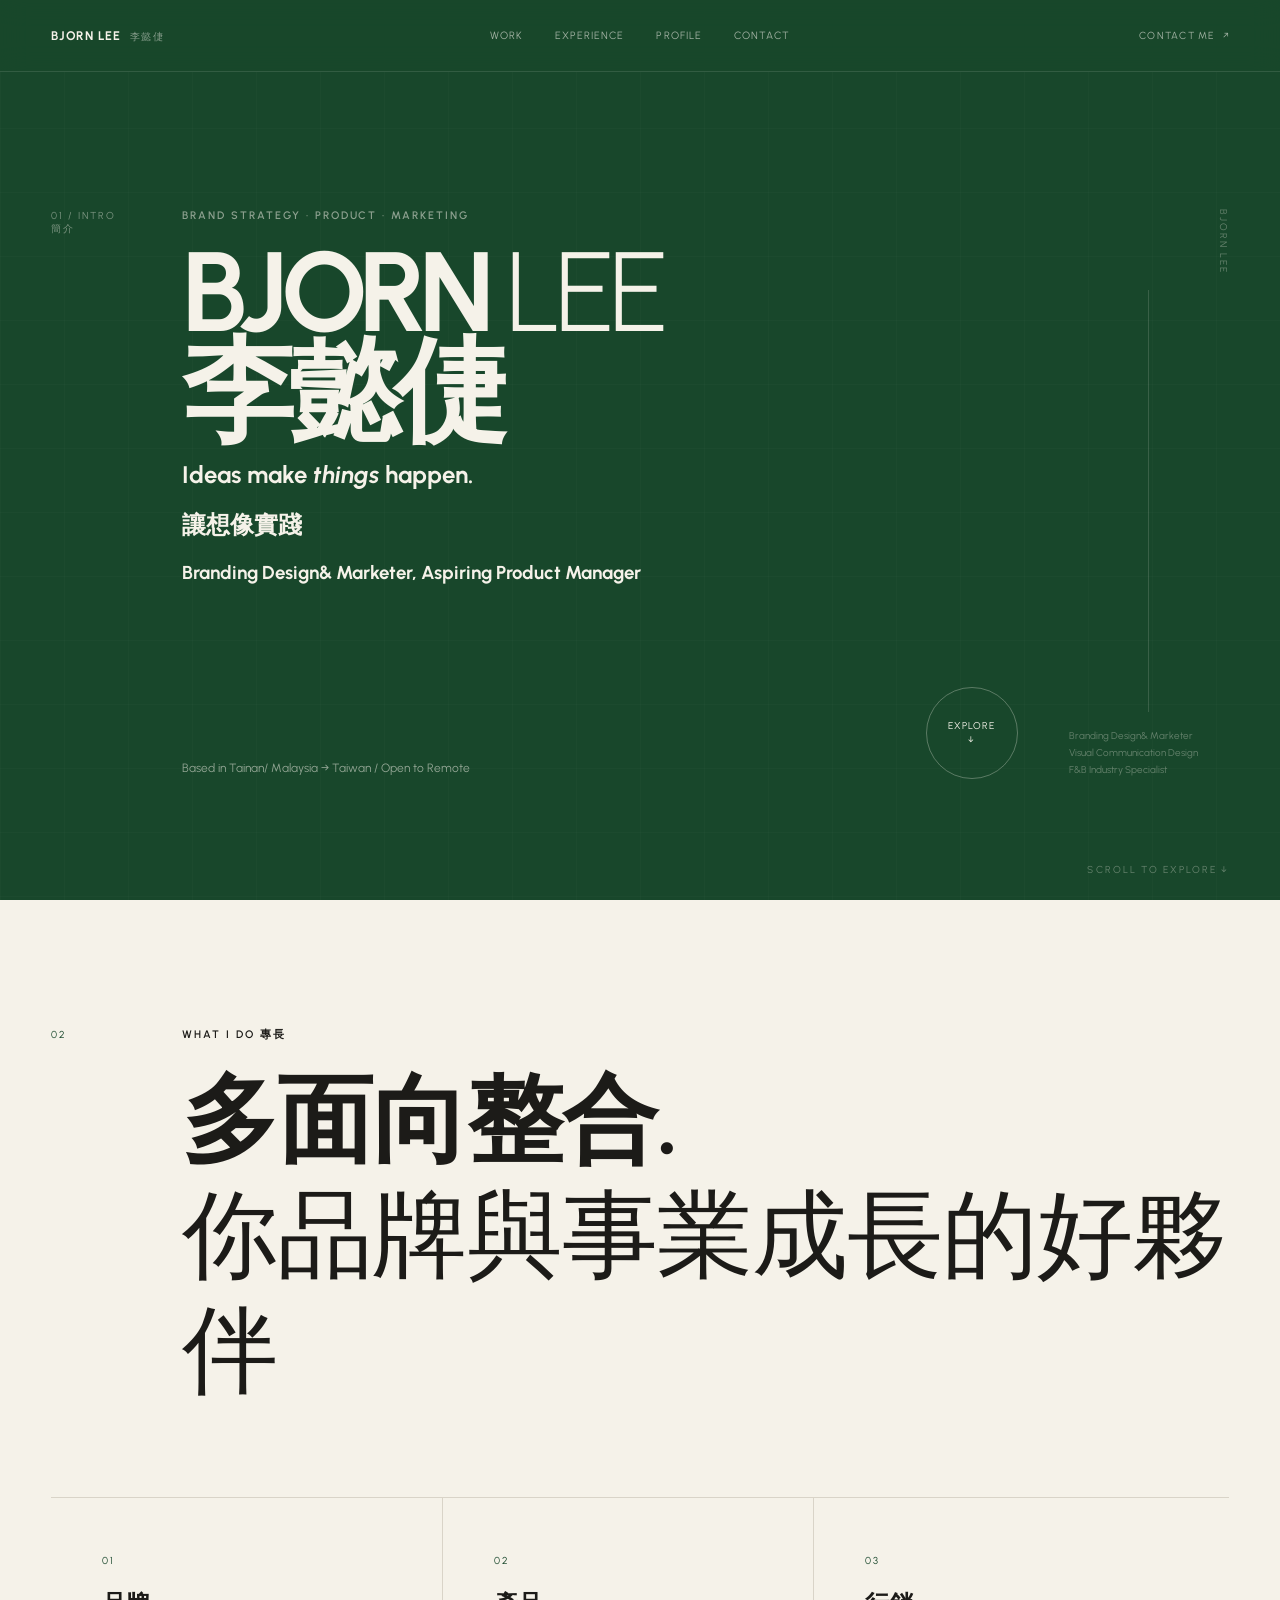
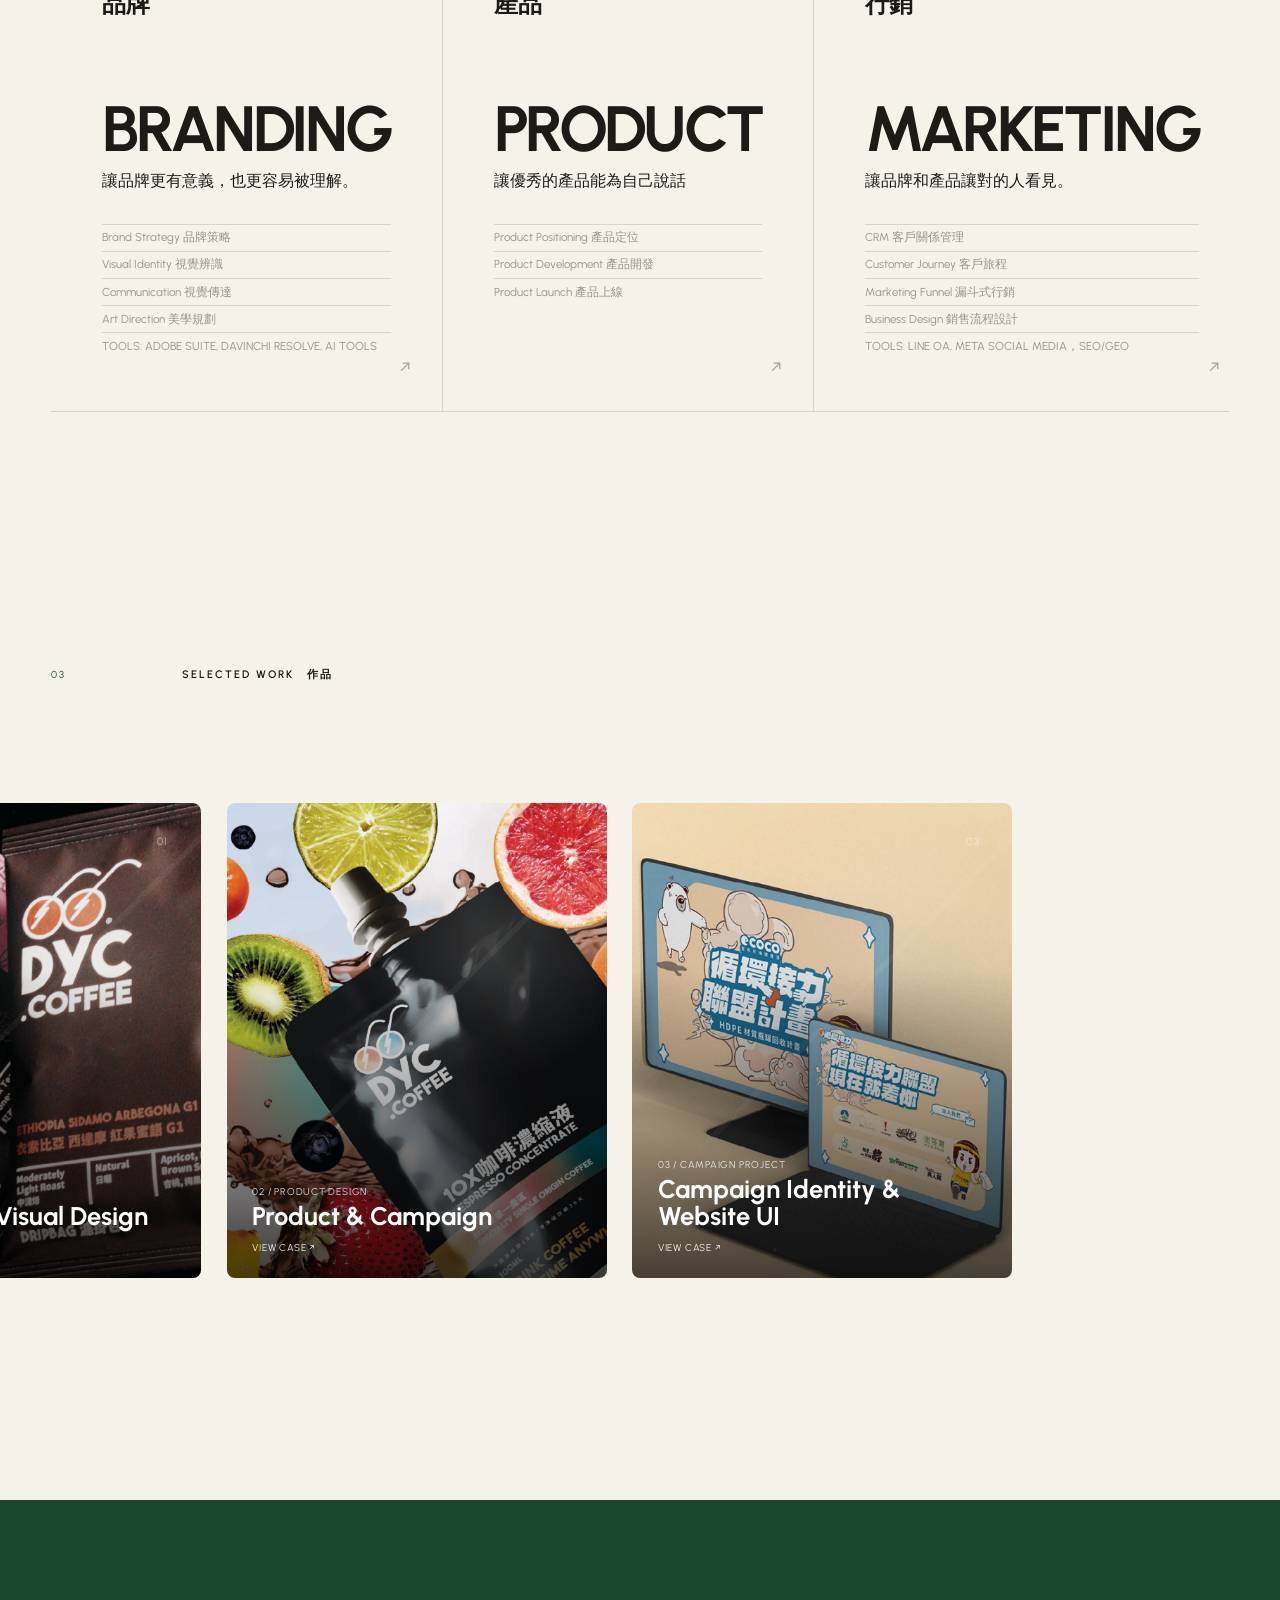
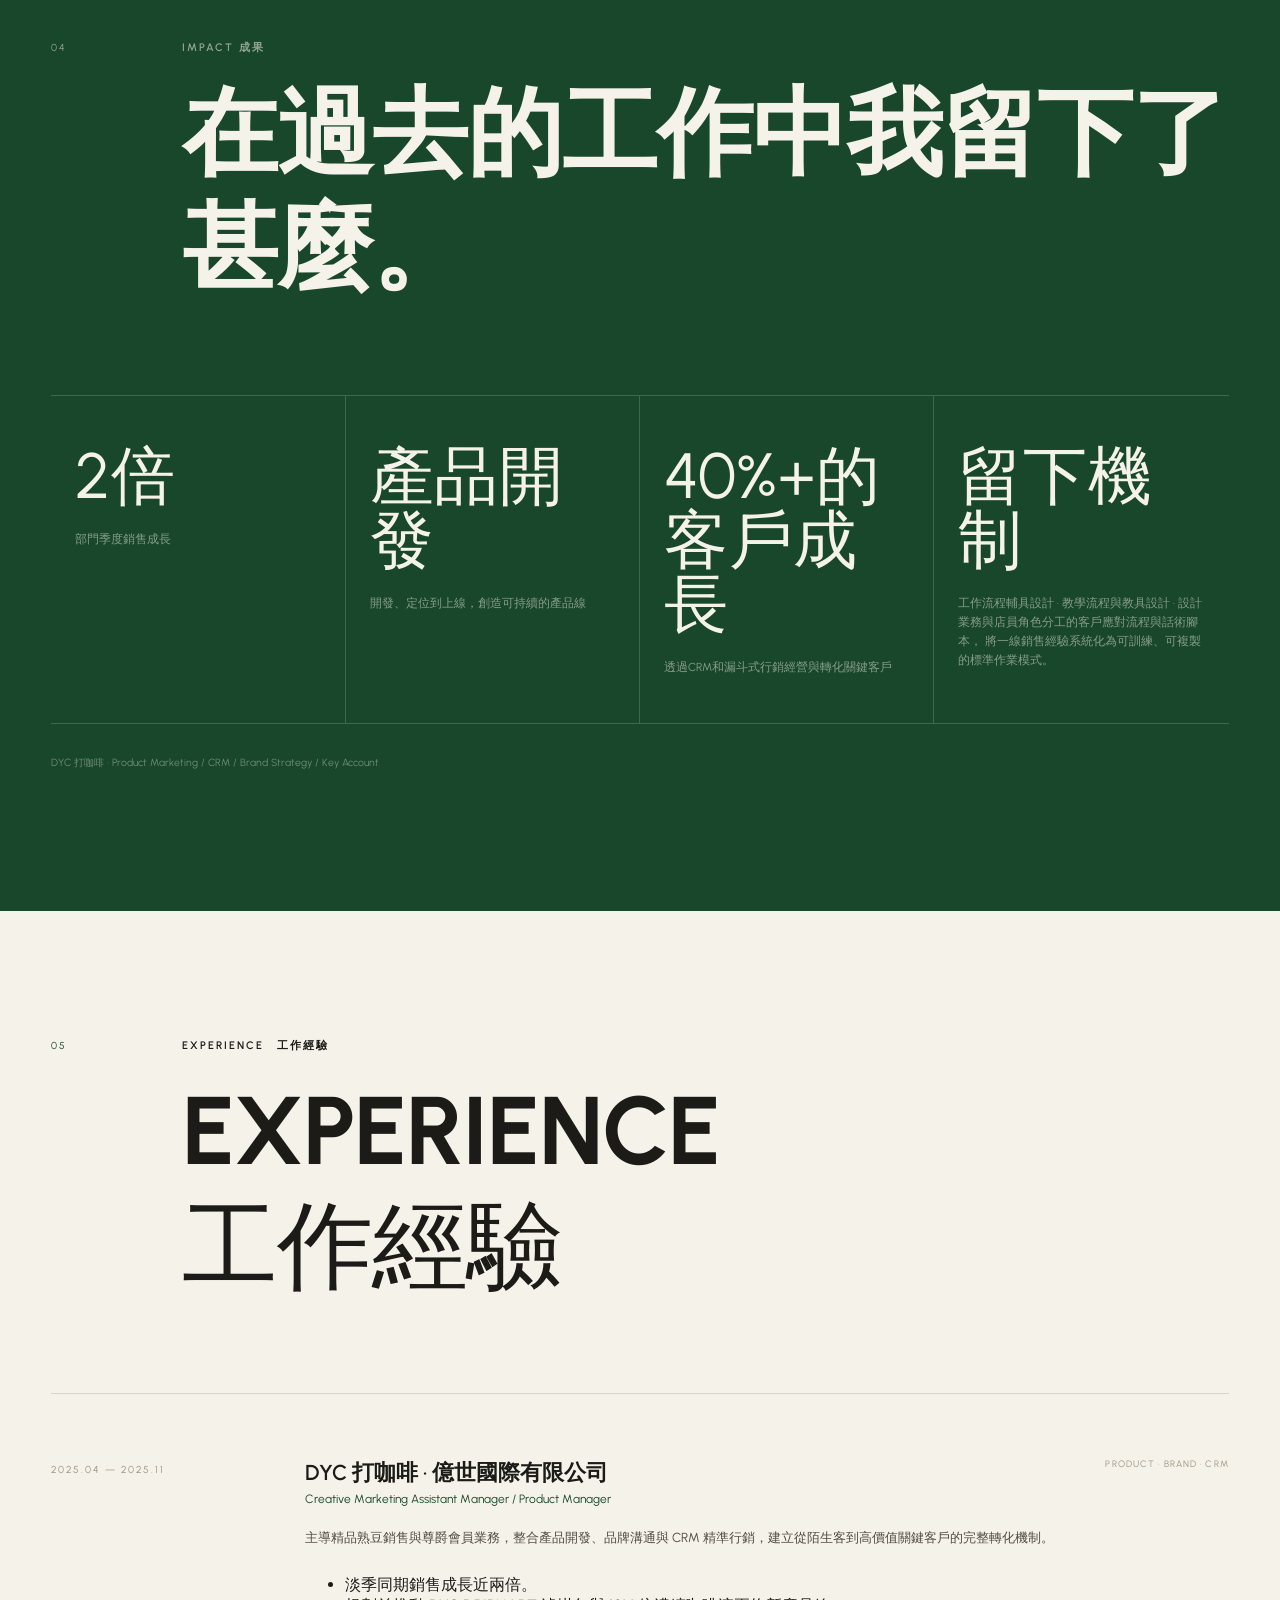
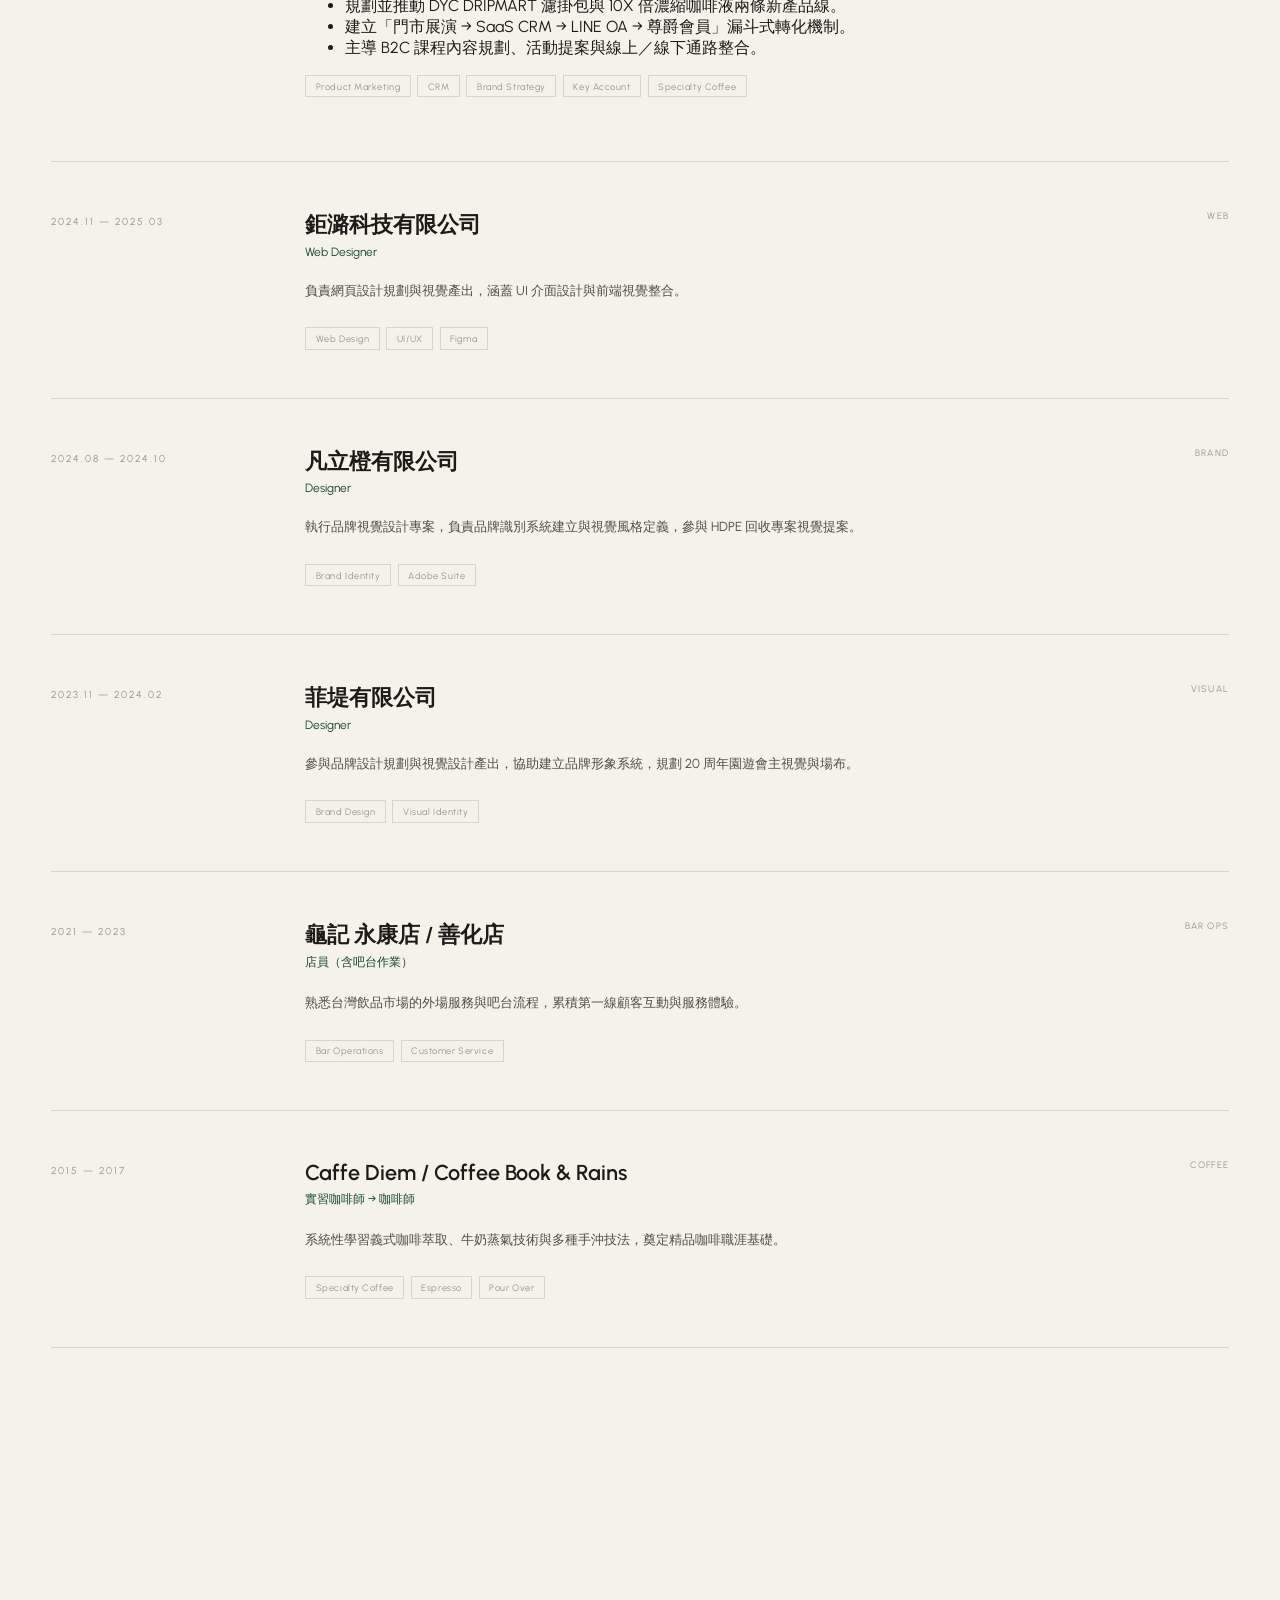
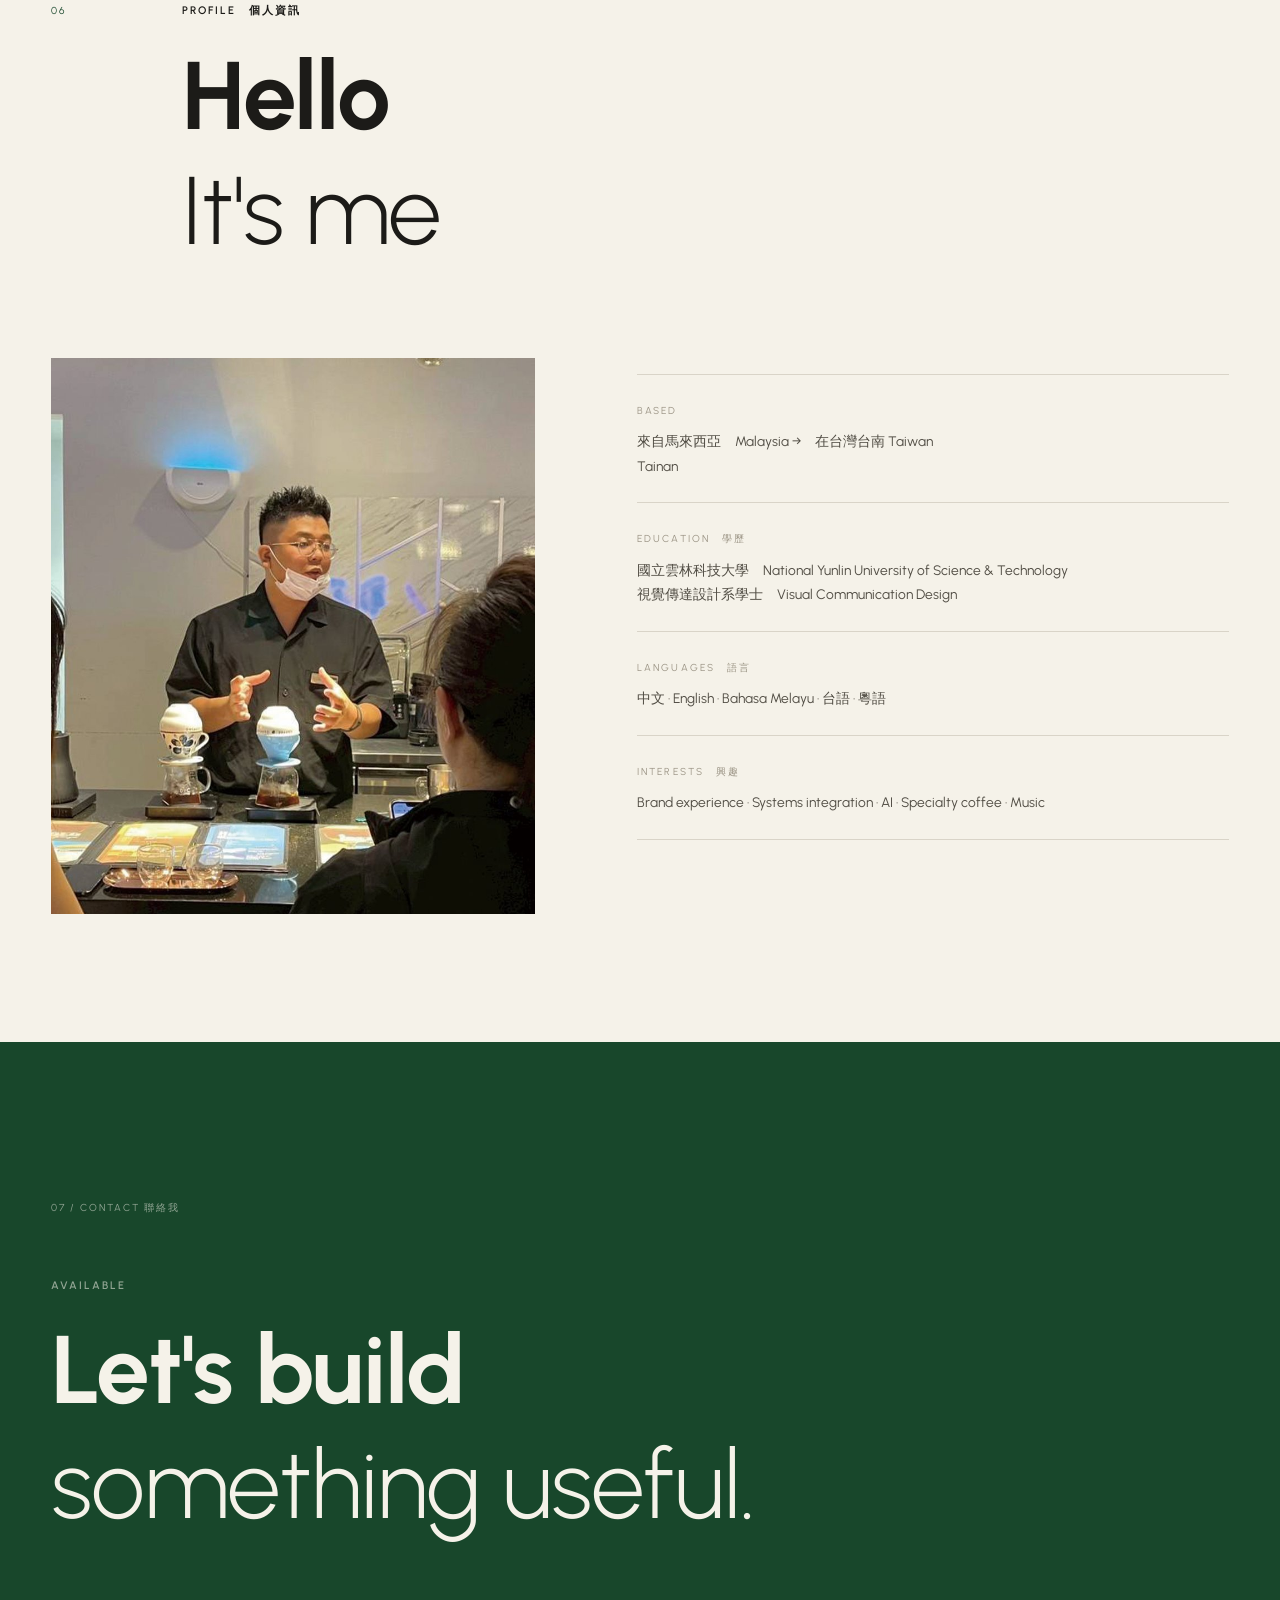
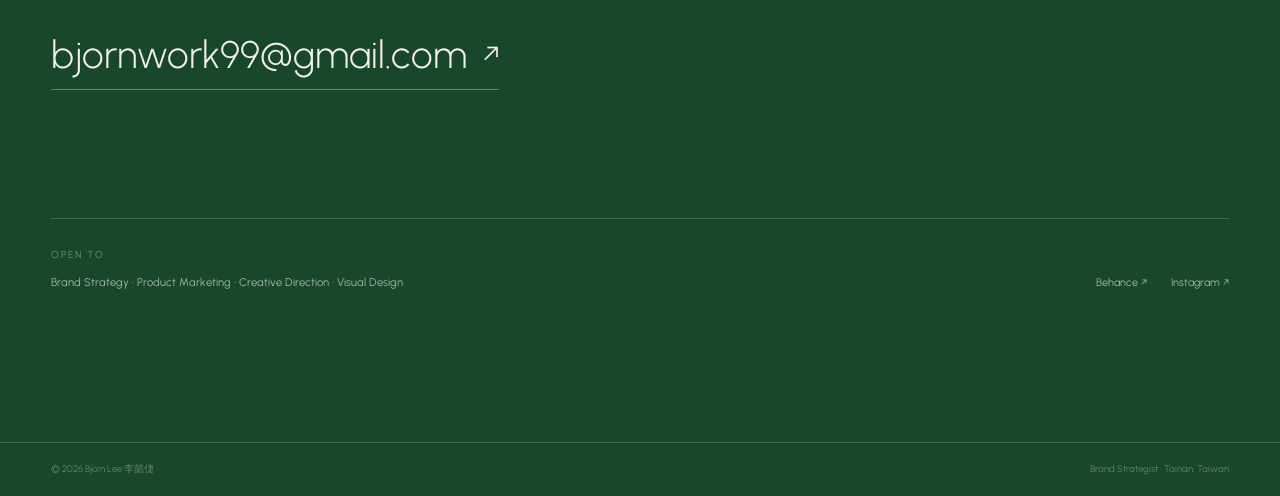
==== commit 344a9880: "Separate name into two headings in index.html Split the name 'BJORN LEE' and '李懿倢' into separate hea" ====
--- a/index.html
+++ b/index.html
@@ -40,7 +40,8 @@
 
         <div class="hero-copy">
           <p class="eyebrow">Brand Strategy · Product · Marketing</p>
-          <h1>BJORN <em>LEE</em> 李懿倢</h1>
+          <h1>BJORN <em>LEE</em> </h1>
+          <h1>李懿倢</h1>
           <h2>Ideas make <em>things </em> happen.</h2>
           <h2>讓想像實踐</h2>
           <h3>Branding Design& Marketer, Aspiring Product Manager</h3>
